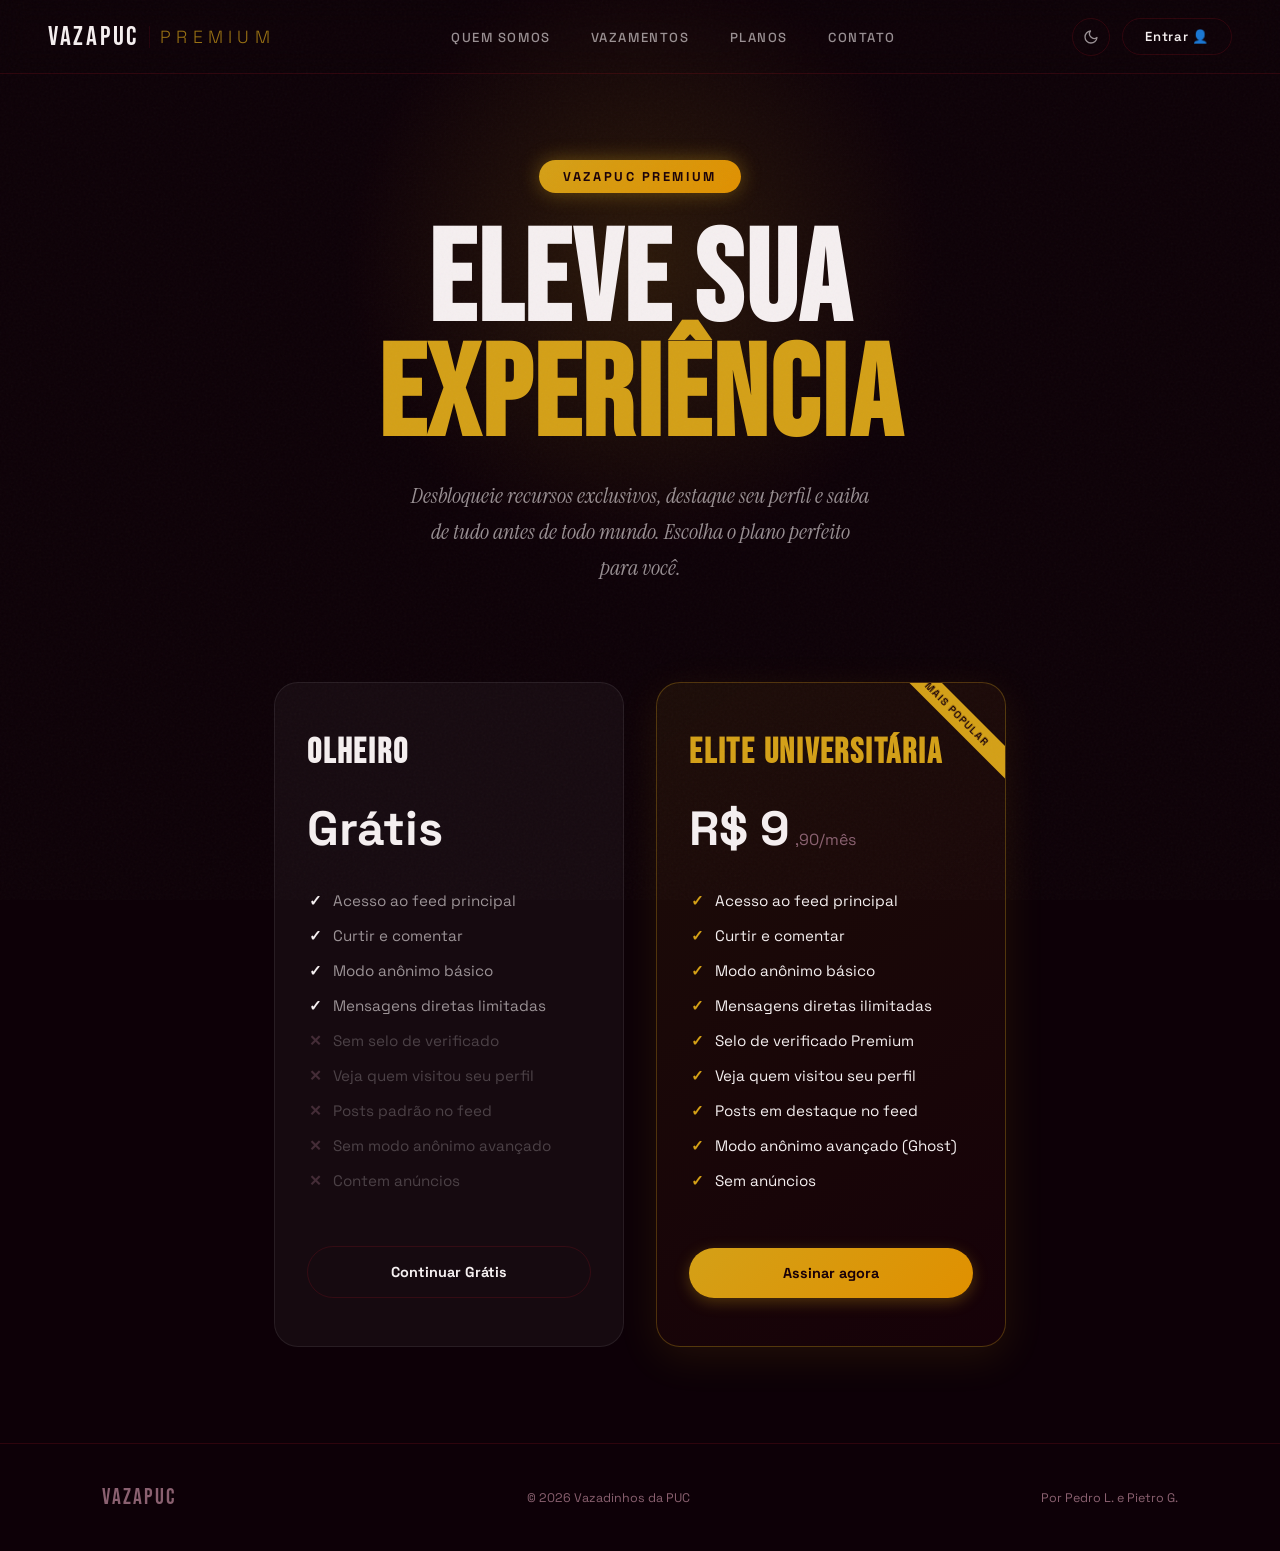
==== premium.html @ e2d052c0 "header corrigido" ====
<!DOCTYPE html>
<html lang="pt-BR">
<head>
  <meta charset="UTF-8" />
  <meta name="viewport" content="width=device-width, initial-scale=1.0"/>
  <title>VazaPUC — Premium</title>

  <script>
    const tema = localStorage.getItem('vazaPucTheme');
    if (tema && tema !== 'padrao') document.documentElement.setAttribute('data-theme', tema);
    else document.documentElement.removeAttribute('data-theme');
  </script>

  <link rel="preconnect" href="https://fonts.googleapis.com">
  <link href="https://fonts.googleapis.com/css2?family=Bebas+Neue&family=Space+Grotesk:wght@300;400;500;600;700&family=Instrument+Serif:ital@0;1&display=swap" rel="stylesheet">

  <style>
    /* ===== TOKENS DO INDEX.HTML (GARANTE QUE O TEMA CONTINUE APLICADO) ===== */
    :root, [data-theme="padrao"] {
      --ink:    #0d0007;
      --paper:  #f5eff0;
      --text-muted: rgba(245,239,240,0.6);
      --red:    #c0182a;
      --red2:   #e8325a;
      --gold:   #d4a017;
      --muted:  #8a6070;
      --border: rgba(192,24,42,0.18);
      --card-bg: rgba(255,255,255,0.04);
      --card-border: rgba(255,255,255,0.08);
      --input-bg: rgba(255,255,255,0.04);
      --radius: 16px;
    }

    [data-theme="azul"] { --ink: #070a16; --paper: #e8edf5; --text-muted: rgba(232,237,245,0.6); --red: #143e75; --red2: #1f5aa3; --muted: #5a7090; --border: rgba(31,90,163,0.25); --card-bg: rgba(255,255,255,0.04); --card-border: rgba(255,255,255,0.08); --input-bg: rgba(255,255,255,0.04); }
    [data-theme="cinza"] { --ink: #0a0a0a; --paper: #ffffff; --text-muted: rgba(255,255,255,0.6); --red: #555555; --red2: #888888; --muted: #666666; --border: rgba(136,136,136,0.2); --card-bg: rgba(255,255,255,0.05); --card-border: rgba(255,255,255,0.1); --input-bg: rgba(255,255,255,0.05); }
    [data-theme="amarelo"] { --ink: #121008; --paper: #f5f0e8; --text-muted: rgba(245,240,232,0.6); --red: #8b6508; --red2: #b8860b; --muted: #7a6a40; --border: rgba(184,134,11,0.25); --card-bg: rgba(255,255,255,0.04); --card-border: rgba(255,255,255,0.08); --input-bg: rgba(255,255,255,0.04); }
    [data-theme="padrao-claro"] { --ink: #f4f6f8; --paper: #1a1a1a; --text-muted: rgba(26,26,26,0.65); --red: #7a1738; --red2: #a31f4b; --muted: #5c6c7c; --border: rgba(163,31,75,0.15); --card-bg: rgba(0,0,0,0.03); --card-border: rgba(0,0,0,0.1); --input-bg: rgba(0,0,0,0.03); }
    [data-theme="azul-claro"] { --ink: #f0f4f8; --paper: #0f1c2b; --text-muted: rgba(15,28,43,0.65); --red: #143e75; --red2: #1f5aa3; --muted: #5a6e82; --border: rgba(31,90,163,0.15); --card-bg: rgba(0,0,0,0.03); --card-border: rgba(0,0,0,0.1); --input-bg: rgba(0,0,0,0.03); }
    [data-theme="cinza-claro"] { --ink: #f5f5f5; --paper: #111111; --text-muted: rgba(17,17,17,0.65); --red: #333333; --red2: #555555; --muted: #666666; --border: rgba(85,85,85,0.15); --card-bg: rgba(0,0,0,0.03); --card-border: rgba(0,0,0,0.1); --input-bg: rgba(0,0,0,0.03); }
    [data-theme="amarelo-claro"] { --ink: #fcfbf7; --paper: #1f1c0d; --text-muted: rgba(31,28,13,0.65); --red: #8b6508; --red2: #b8860b; --muted: #7a7051; --border: rgba(184,134,11,0.15); --card-bg: rgba(0,0,0,0.03); --card-border: rgba(0,0,0,0.1); --input-bg: rgba(0,0,0,0.03); }

    /* ===== RESET E GRAIN ===== */
    *, *::before, *::after { box-sizing: border-box; margin: 0; padding: 0; }
    html { scroll-behavior: smooth; font-size: 16px; }

    body {
      font-family: 'Space Grotesk', sans-serif;
      background: var(--ink);
      color: var(--paper);
      overflow-x: hidden;
      transition: background 0.3s ease, color 0.3s ease;
    }

    body::after {
      content: ''; position: fixed; inset: 0;
      background-image: url("data:image/svg+xml,%3Csvg viewBox='0 0 512 512' xmlns='http://www.w3.org/2000/svg'%3E%3Cfilter id='n'%3E%3CfeTurbulence type='fractalNoise' baseFrequency='0.75' numOctaves='4' stitchTiles='stitch'/%3E%3C/filter%3E%3Crect width='100%25' height='100%25' filter='url(%23n)' opacity='0.06'/%3E%3C/svg%3E");
      pointer-events: none; z-index: 9000; opacity: 0.55;
    }

    /* ===== NAV DO INDEX ===== */
    nav {
      position: fixed; top: 0; left: 0; right: 0; z-index: 500;
      display: flex; align-items: center; justify-content: space-between;
      padding: 1.1rem 3rem;
      background: rgba(var(--ink), 0.85);
      backdrop-filter: blur(14px);
      border-bottom: 1px solid var(--border);
      transition: background 0.3s ease;
    }

    .nav-logo {
      font-family: 'Bebas Neue', sans-serif; font-size: 1.7rem; letter-spacing: 0.1em;
      color: var(--paper); text-decoration: none; display: flex; align-items: center; gap: 10px;
    }
    .nav-logo span {
      color: var(--gold); font-size: 1.1rem; letter-spacing: 0.3em;
      font-family: 'Space Grotesk', sans-serif; font-weight: 300;
      border-left: 1px solid var(--border); padding-left: 10px; opacity: 0.7;
    }

    .nav-links { display: flex; gap: 2.5rem; list-style: none; }
    .nav-links a {
      color: var(--text-muted); text-decoration: none; font-size: 0.82rem;
      font-weight: 500; letter-spacing: 0.12em; text-transform: uppercase; transition: color 0.2s;
    }
    .nav-links a:hover, .nav-links a.active { color: var(--paper); }

    .nav-actions { display: flex; align-items: center; gap: 12px; }

    .btn-nav {
      padding: 0.55rem 1.4rem; border-radius: 40px; font-size: 0.82rem; font-weight: 600;
      text-decoration: none; letter-spacing: 0.05em; transition: all 0.2s;
      border: 1.5px solid var(--border); color: var(--paper); background: transparent;
    }
    .btn-nav:hover { background: var(--red2); border-color: var(--red2); color: #fff; }

    /* Theme Switcher Elements */
    .theme-switcher-wrapper { position: relative; }
    .theme-switcher-btn {
      background: transparent; border: 1px solid var(--border); color: var(--text-muted);
      width: 38px; height: 38px; border-radius: 50%; cursor: pointer;
      display: flex; align-items: center; justify-content: center; transition: all 0.3s ease;
    }
    .theme-switcher-btn:hover { background: rgba(232,50,90,0.12); border-color: var(--red2); color: var(--red2); transform: rotate(20deg); }
    .theme-slider-glass {
      position: absolute; top: calc(100% + 14px); right: 0; display: flex; align-items: center; gap: 10px;
      padding: 8px 12px; border-radius: 40px; background: rgba(20,0,10,0.85); backdrop-filter: blur(16px);
      border: 1px solid rgba(255,255,255,0.12); box-shadow: 0 8px 32px rgba(0,0,0,0.5);
      opacity: 0; visibility: hidden; transform: translateY(-10px) scale(0.95); transition: all 0.3s; z-index: 600;
    }
    .theme-slider-glass.active { opacity: 1; visibility: visible; transform: translateY(0) scale(1); }
    .theme-opt-nav {
      width: 26px; height: 26px; border-radius: 50%; cursor: pointer; border: 2px solid transparent !important;
      transition: transform 0.2s, box-shadow 0.2s; flex-shrink: 0;
    }
    .theme-opt-nav:hover { transform: scale(1.2); }
    .theme-opt-nav.ativo { box-shadow: 0 0 0 2px white; }
    .theme-nav-sep { width: 1px; height: 20px; background: rgba(255,255,255,0.15); flex-shrink: 0; }

    /* ===== ANIMAÇÕES ===== */
    @keyframes fadeUp {
      from { opacity: 0; transform: translateY(24px); }
      to   { opacity: 1; transform: translateY(0); }
    }

    /* ===== HERO PREMIUM ADAPTADO PARA O TEMA ===== */
    .premium-hero {
      display: flex; flex-direction: column; align-items: center; justify-content: center;
      text-align: center; padding: 10rem 1rem 4rem 1rem; position: relative;
    }

    .premium-hero::before {
      content: ''; position: absolute; width: 600px; height: 600px; border-radius: 50%;
      background: radial-gradient(circle, rgba(212,160,23,0.15) 0%, transparent 70%);
      top: 40%; left: 50%; transform: translate(-50%, -50%); pointer-events: none;
    }

    .premium-badge {
      display: inline-block; background: linear-gradient(135deg, var(--gold), #e09000);
      color: #1a0008; font-weight: 800; padding: 0.5rem 1.5rem; border-radius: 40px;
      font-size: 0.8rem; text-transform: uppercase; letter-spacing: 0.2em;
      margin-bottom: 2rem; box-shadow: 0 0 20px rgba(212,160,23,0.4);
      opacity: 0; animation: fadeUp 0.7s ease forwards 0.2s;
    }

    .premium-hero h1 {
      font-family: 'Bebas Neue', sans-serif; font-size: clamp(4rem, 10vw, 8rem);
      line-height: 0.9; opacity: 0; animation: fadeUp 0.7s ease forwards 0.4s;
      letter-spacing: 0.02em;
    }
    .premium-hero h1 em { font-style: normal; color: var(--gold); }

    .premium-hero .hero-sub {
      font-family: 'Instrument Serif', serif; font-style: italic;
      font-size: clamp(1rem, 2.2vw, 1.35rem); color: var(--text-muted);
      max-width: 46ch; margin: 1.5rem auto 0; line-height: 1.65;
      opacity: 0; animation: fadeUp 0.7s ease forwards 0.6s;
    }

    /* ===== CARTÕES DE PLANOS ADAPTADOS ===== */
    .plans-container {
      display: flex; justify-content: center; align-items: stretch; gap: 2rem;
      padding: 2rem 2.5rem 6rem; flex-wrap: wrap; position: relative; z-index: 1;
      opacity: 0; animation: fadeUp 0.7s ease forwards 0.8s;
    }

    .plan-card {
      background: var(--card-bg); border: 1px solid var(--card-border);
      border-radius: 24px; padding: 3rem 2rem; width: 100%; max-width: 350px;
      text-align: left; transition: transform 0.3s, box-shadow 0.3s, border-color 0.3s;
      position: relative; overflow: hidden; display: flex; flex-direction: column;
      backdrop-filter: blur(8px);
    }
    .plan-card:hover { transform: translateY(-10px); border-color: var(--border); }

    .plan-card.pro {
      background: linear-gradient(145deg, rgba(212,160,23,0.08), rgba(192,24,42,0.05));
      border-color: rgba(212,160,23,0.3); box-shadow: 0 10px 40px rgba(212,160,23,0.1);
    }
    .plan-card.pro:hover { border-color: var(--gold); box-shadow: 0 15px 50px rgba(212,160,23,0.2); }

    .plan-card.pro::before {
      content: 'MAIS POPULAR'; position: absolute; top: 20px; right: -35px;
      background: var(--gold); color: #1a0008; font-size: 0.65rem; font-weight: 800;
      padding: 5px 40px; transform: rotate(45deg); letter-spacing: 0.1em;
    }

    .plan-card h3 {
      font-family: 'Bebas Neue', sans-serif; font-size: 2.2rem;
      color: var(--paper); letter-spacing: 0.05em; margin-bottom: 0.5rem;
    }
    .plan-card.pro h3 { color: var(--gold); }

    .plan-price {
      font-family: 'Space Grotesk', sans-serif; font-size: 3rem; font-weight: 700;
      margin: 1rem 0 2rem; color: var(--paper); display: flex; align-items: baseline; gap: 5px;
    }
    .plan-price span { font-size: 1rem; color: var(--muted); font-weight: 400; }

    .plan-features { list-style: none; margin-bottom: 2.5rem; flex-grow: 1; }
    .plan-features li {
      margin-bottom: 1rem; color: var(--text-muted); display: flex; align-items: center; gap: 10px; font-size: 0.95rem;
    }
    .plan-features li::before { content: '✓'; color: var(--paper); font-weight: bold; width: 16px; text-align: center; }
    .plan-features.pro-features li::before { color: var(--gold); }

    .plan-features li.disabled-feature { opacity: 0.4; }
    .plan-features li.disabled-feature::before { content: '✕'; color: var(--muted); }
    .plan-features.pro-features li { color: var(--paper); }

    /* Botões dos cards */
    .btn-plan {
      width: 100%; text-align: center; display: inline-flex; justify-content: center;
      padding: 1rem; border-radius: 40px; font-size: 0.9rem; font-weight: 700;
      text-decoration: none; transition: all 0.25s; cursor: pointer; border: none; margin-top: auto;
    }
    .btn-ghost-plan { background: transparent; border: 1.5px solid var(--border); color: var(--paper); }
    .btn-ghost-plan:hover { background: var(--card-bg); border-color: var(--paper); }

    .btn-assinar-premium {
      position: relative; display: inline-flex; justify-content: center; overflow: hidden;
      padding: 1rem; font-family: inherit; font-size: 0.9rem; font-weight: 700;
      color: #1a0008; text-decoration: none; text-align: center; border-radius: 40px;
      background: linear-gradient(135deg, var(--gold), #e09000);
      box-shadow: 0 4px 15px rgba(212,160,23,0.3); transition: all 0.3s ease; cursor: pointer; border: none;
    }
    .btn-assinar-premium::before {
      content: ""; position: absolute; top: 0; left: -150%; width: 50%; height: 100%;
      background: linear-gradient(to right, rgba(255,255,255,0) 0%, rgba(255,255,255,0.4) 50%, rgba(255,255,255,0) 100%);
      transform: skewX(-25deg); transition: left 0.6s ease;
    }
    .btn-assinar-premium:hover {
      transform: translateY(-3px); box-shadow: 0 8px 25px rgba(212,160,23,0.5); color: #1a0008;
    }
    .btn-assinar-premium:hover::before { left: 150%; }

    /* ===== FOOTER DO INDEX ===== */
    footer {
      border-top: 1px solid var(--border); padding: 2.5rem 8%;
      display: flex; align-items: center; justify-content: space-between;
    }
    .footer-logo { font-family: 'Bebas Neue', sans-serif; font-size: 1.4rem; letter-spacing: 0.1em; color: var(--muted); }
    .footer-copy { font-size: 0.78rem; color: var(--muted); }
    .footer-by { font-size: 0.78rem; color: var(--muted); }

    /* RESPONSIVO */
    @media (max-width: 900px) {
      nav { padding: 1rem 1.5rem; }
      .nav-links { display: none; }
      footer { flex-direction: column; gap: 1rem; text-align: center; }
    }
  </style>
</head>
<body>

  <nav>
    <a class="nav-logo" href="index.html">
      VazaPUC
      <span>PREMIUM</span>
    </a>
    <ul class="nav-links">
      <li><a href="index.html#sobre">Quem somos</a></li>
      <li><a href="index.html#feed">Vazamentos</a></li>
      <li><a href="index.html#planos">Planos</a></li>
      <li><a href="index.html#contato">Contato</a></li>
    </ul>
    <div class="nav-actions">
      <div class="theme-switcher-wrapper">
        <button class="theme-switcher-btn" id="themeSwitcherBtn" title="Alterar Tema">
          <svg width="16" height="16" viewBox="0 0 24 24" fill="none" stroke="currentColor" stroke-width="2" stroke-linecap="round" stroke-linejoin="round"><path d="M21 12.79A9 9 0 1 1 11.21 3 7 7 0 0 0 21 12.79z"></path></svg>
        </button>
        <div class="theme-slider-glass" id="themeSwitcherDropdown">
          <div class="theme-opt-nav" data-theme="padrao"        style="background:#a31f4b" title="Vinho Escuro"></div>
          <div class="theme-opt-nav" data-theme="azul"          style="background:#1f5aa3" title="Azul Escuro"></div>
          <div class="theme-opt-nav" data-theme="cinza"         style="background:#888888" title="Cinza Escuro"></div>
          <div class="theme-opt-nav" data-theme="amarelo"       style="background:#b8860b" title="Amarelo Escuro"></div>
          <div class="theme-nav-sep"></div>
          <div class="theme-opt-nav" data-theme="padrao-claro"  style="background:linear-gradient(135deg,#a31f4b 50%,#f4f6f8 50%)" title="Vinho Claro"></div>
          <div class="theme-opt-nav" data-theme="azul-claro"    style="background:linear-gradient(135deg,#1f5aa3 50%,#f0f4f8 50%)" title="Azul Claro"></div>
          <div class="theme-opt-nav" data-theme="cinza-claro"   style="background:linear-gradient(135deg,#555 50%,#f5f5f5 50%)"   title="Cinza Claro"></div>
          <div class="theme-opt-nav" data-theme="amarelo-claro" style="background:linear-gradient(135deg,#b8860b 50%,#fcfbf7 50%)" title="Amarelo Claro"></div>
        </div>
      </div>
      <a class="btn-nav" href="inicial/cadastro.html">Entrar 👤</a>
    </div>
  </nav>

  <section class="premium-hero">
    <div class="premium-badge">VazaPUC Premium</div>
    <h1>Eleve sua<br><em>Experiência</em></h1>
    <p class="hero-sub">
      Desbloqueie recursos exclusivos, destaque seu perfil e saiba de tudo antes de todo mundo. Escolha o plano perfeito para você.
    </p>
  </section>

  <section class="plans-container">
    <div class="plan-card">
      <h3>Olheiro</h3>
      <div class="plan-price">Grátis</div>
      <ul class="plan-features">
        <li>Acesso ao feed principal</li>
        <li>Curtir e comentar</li>
        <li>Modo anônimo básico</li>
        <li>Mensagens diretas limitadas</li>
        <li class="disabled-feature">Sem selo de verificado</li>
        <li class="disabled-feature">Veja quem visitou seu perfil</li>
        <li class="disabled-feature">Posts padrão no feed</li>
        <li class="disabled-feature">Sem modo anônimo avançado</li>
        <li class="disabled-feature">Contem anúncios</li>
      </ul>
      <a href="inicial/cadastro.html" class="btn-plan btn-ghost-plan">Continuar Grátis</a>
    </div>

    <div class="plan-card pro">
      <h3>Elite Universitária</h3>
      <div class="plan-price">R$ 9<span>,90/mês</span></div>
      <ul class="plan-features pro-features">
        <li>Acesso ao feed principal</li>
        <li>Curtir e comentar</li>
        <li>Modo anônimo básico</li>
        <li>Mensagens diretas ilimitadas</li>
        <li>Selo de verificado Premium</li>
        <li>Veja quem visitou seu perfil</li>
        <li>Posts em destaque no feed</li>
        <li>Modo anônimo avançado (Ghost)</li>
        <li>Sem anúncios</li>
      </ul>
     <a href="#" class="btn-plan btn-assinar-premium">Assinar agora</a>
    </div>
  </section>

  <footer>
    <div class="footer-logo">VAZAPUC</div>
    <div class="footer-copy">© 2026 Vazadinhos da PUC</div>
    <div class="footer-by">Por Pedro L. e Pietro G.</div>
  </footer>

  <script>
    const themeBtn      = document.getElementById('themeSwitcherBtn');
    const themeDropdown = document.getElementById('themeSwitcherDropdown');
    const themeOpts     = document.querySelectorAll('.theme-opt-nav');

    themeBtn?.addEventListener('click', e => {
      e.stopPropagation();
      themeDropdown.classList.toggle('active');
    });
    document.addEventListener('click', e => {
      if (!themeDropdown?.contains(e.target) && e.target !== themeBtn) {
        themeDropdown?.classList.remove('active');
      }
    });

    themeOpts.forEach(opt => {
      opt.addEventListener('click', () => {
        const theme = opt.dataset.theme;
        if (theme === 'padrao') document.documentElement.removeAttribute('data-theme');
        else document.documentElement.setAttribute('data-theme', theme);
        localStorage.setItem('vazaPucTheme', theme);
        themeOpts.forEach(o => o.classList.remove('ativo'));
        opt.classList.add('ativo');
        setTimeout(() => themeDropdown.classList.remove('active'), 600);
      });
    });

    /* Marca o tema ativo visualmente ao carregar a página */
    const temaAtual = localStorage.getItem('vazaPucTheme') || 'padrao';
    document.querySelector(`.theme-opt-nav[data-theme="${temaAtual}"]`)?.classList.add('ativo');
  </script>

</body>
</html>
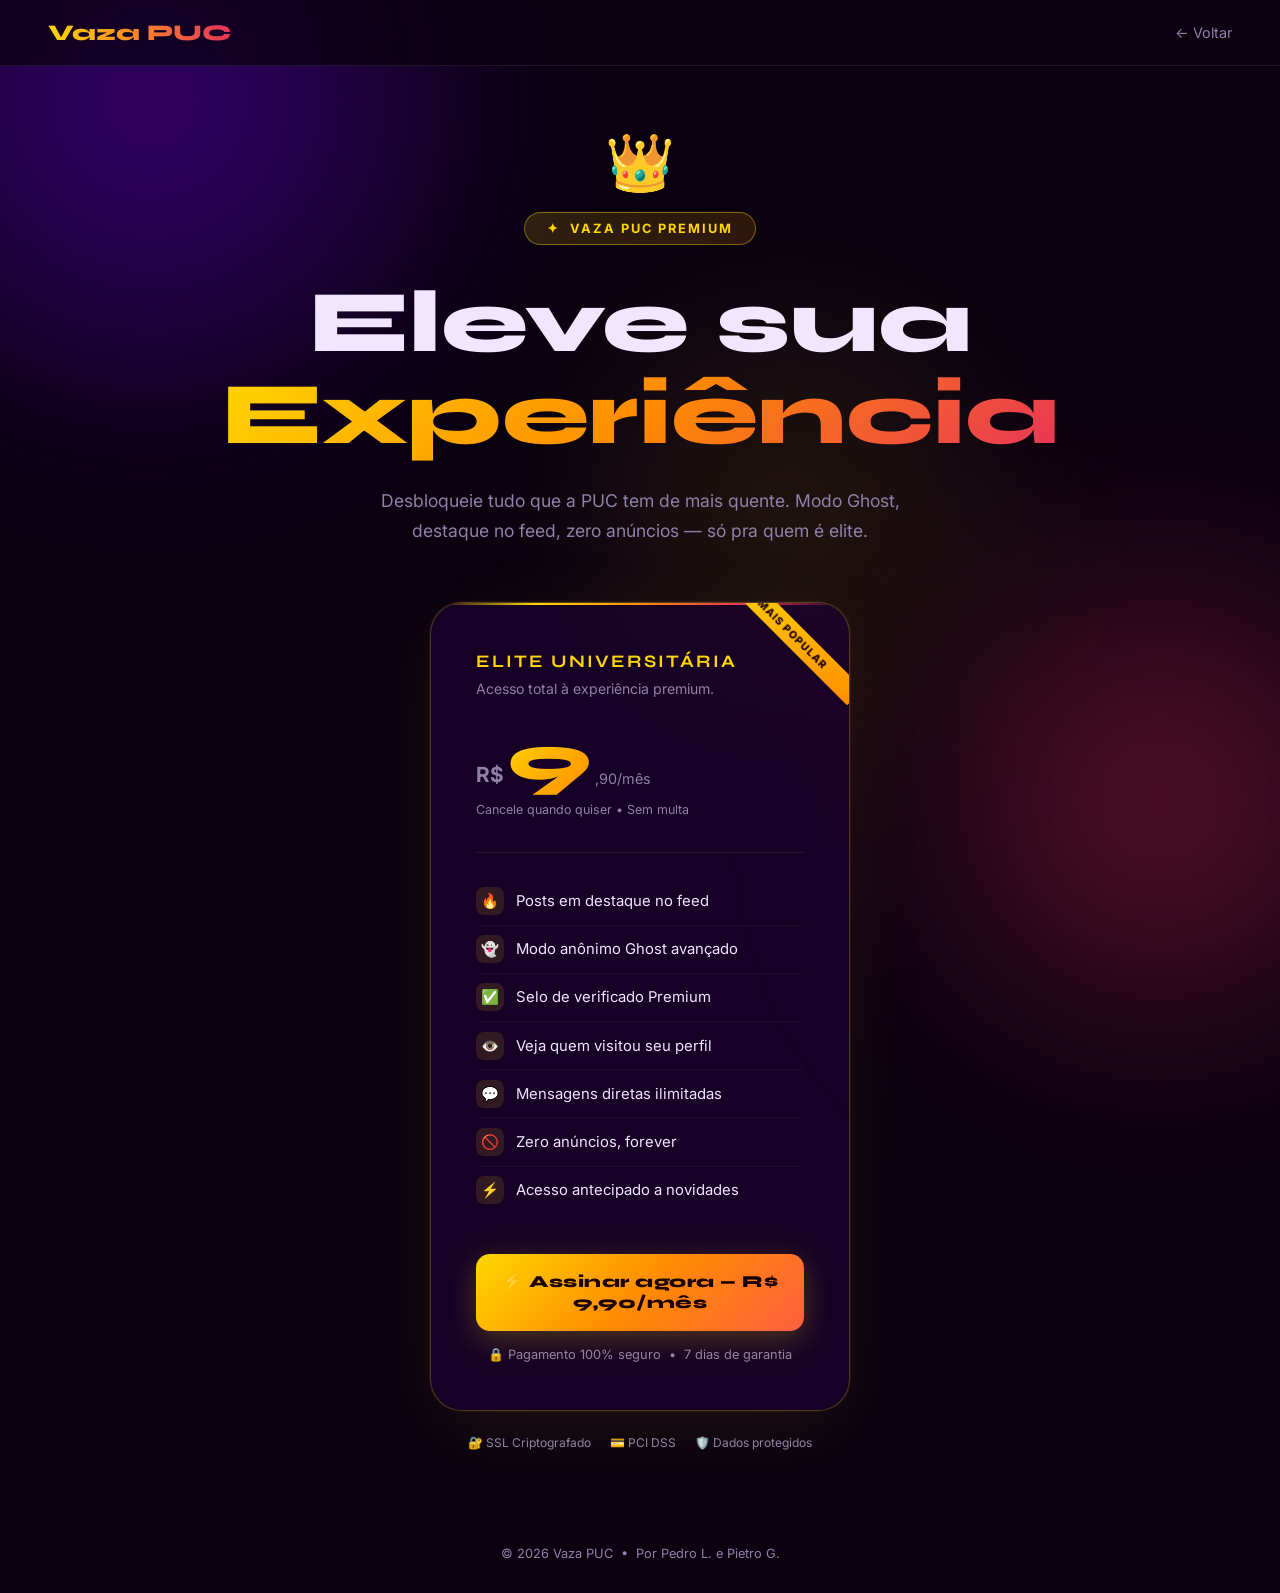
==== commit f2224fe4: "Minhas alterações locais" ====
--- a/premium.html
+++ b/premium.html
@@ -3,369 +3,860 @@
 <head>
   <meta charset="UTF-8" />
   <meta name="viewport" content="width=device-width, initial-scale=1.0"/>
-  <title>VazaPUC — Premium</title>
-
-  <script>
-    const tema = localStorage.getItem('vazaPucTheme');
-    if (tema && tema !== 'padrao') document.documentElement.setAttribute('data-theme', tema);
-    else document.documentElement.removeAttribute('data-theme');
-  </script>
-
+  <title>Vaza PUC — Premium</title>
   <link rel="preconnect" href="https://fonts.googleapis.com">
-  <link href="https://fonts.googleapis.com/css2?family=Bebas+Neue&family=Space+Grotesk:wght@300;400;500;600;700&family=Instrument+Serif:ital@0;1&display=swap" rel="stylesheet">
-
+  <link href="https://fonts.googleapis.com/css2?family=Inter:wght@400;500;600;700;900&family=Syne:wght@700;800&display=swap" rel="stylesheet">
   <style>
-    /* ===== TOKENS DO INDEX.HTML (GARANTE QUE O TEMA CONTINUE APLICADO) ===== */
-    :root, [data-theme="padrao"] {
-      --ink:    #0d0007;
-      --paper:  #f5eff0;
-      --text-muted: rgba(245,239,240,0.6);
-      --red:    #c0182a;
-      --red2:   #e8325a;
-      --gold:   #d4a017;
-      --muted:  #8a6070;
-      --border: rgba(192,24,42,0.18);
-      --card-bg: rgba(255,255,255,0.04);
-      --card-border: rgba(255,255,255,0.08);
-      --input-bg: rgba(255,255,255,0.04);
-      --radius: 16px;
-    }
-
-    [data-theme="azul"] { --ink: #070a16; --paper: #e8edf5; --text-muted: rgba(232,237,245,0.6); --red: #143e75; --red2: #1f5aa3; --muted: #5a7090; --border: rgba(31,90,163,0.25); --card-bg: rgba(255,255,255,0.04); --card-border: rgba(255,255,255,0.08); --input-bg: rgba(255,255,255,0.04); }
-    [data-theme="cinza"] { --ink: #0a0a0a; --paper: #ffffff; --text-muted: rgba(255,255,255,0.6); --red: #555555; --red2: #888888; --muted: #666666; --border: rgba(136,136,136,0.2); --card-bg: rgba(255,255,255,0.05); --card-border: rgba(255,255,255,0.1); --input-bg: rgba(255,255,255,0.05); }
-    [data-theme="amarelo"] { --ink: #121008; --paper: #f5f0e8; --text-muted: rgba(245,240,232,0.6); --red: #8b6508; --red2: #b8860b; --muted: #7a6a40; --border: rgba(184,134,11,0.25); --card-bg: rgba(255,255,255,0.04); --card-border: rgba(255,255,255,0.08); --input-bg: rgba(255,255,255,0.04); }
-    [data-theme="padrao-claro"] { --ink: #f4f6f8; --paper: #1a1a1a; --text-muted: rgba(26,26,26,0.65); --red: #7a1738; --red2: #a31f4b; --muted: #5c6c7c; --border: rgba(163,31,75,0.15); --card-bg: rgba(0,0,0,0.03); --card-border: rgba(0,0,0,0.1); --input-bg: rgba(0,0,0,0.03); }
-    [data-theme="azul-claro"] { --ink: #f0f4f8; --paper: #0f1c2b; --text-muted: rgba(15,28,43,0.65); --red: #143e75; --red2: #1f5aa3; --muted: #5a6e82; --border: rgba(31,90,163,0.15); --card-bg: rgba(0,0,0,0.03); --card-border: rgba(0,0,0,0.1); --input-bg: rgba(0,0,0,0.03); }
-    [data-theme="cinza-claro"] { --ink: #f5f5f5; --paper: #111111; --text-muted: rgba(17,17,17,0.65); --red: #333333; --red2: #555555; --muted: #666666; --border: rgba(85,85,85,0.15); --card-bg: rgba(0,0,0,0.03); --card-border: rgba(0,0,0,0.1); --input-bg: rgba(0,0,0,0.03); }
-    [data-theme="amarelo-claro"] { --ink: #fcfbf7; --paper: #1f1c0d; --text-muted: rgba(31,28,13,0.65); --red: #8b6508; --red2: #b8860b; --muted: #7a7051; --border: rgba(184,134,11,0.15); --card-bg: rgba(0,0,0,0.03); --card-border: rgba(0,0,0,0.1); --input-bg: rgba(0,0,0,0.03); }
-
-    /* ===== RESET E GRAIN ===== */
-    *, *::before, *::after { box-sizing: border-box; margin: 0; padding: 0; }
-    html { scroll-behavior: smooth; font-size: 16px; }
+    :root {
+      --bg: #0a0010;
+      --surface: #13001f;
+      --surface2: #1c0030;
+      --border: rgba(255,255,255,0.08);
+      --accent: #e8325a;
+      --gold: #ffd700;
+      --gold2: #ff8c00;
+      --text: #f0e6ff;
+      --muted: #9080a8;
+    }
+
+    * { margin: 0; padding: 0; box-sizing: border-box; }
 
     body {
-      font-family: 'Space Grotesk', sans-serif;
-      background: var(--ink);
-      color: var(--paper);
+      background: var(--bg);
+      color: var(--text);
+      font-family: 'Inter', sans-serif;
+      min-height: 100vh;
       overflow-x: hidden;
-      transition: background 0.3s ease, color 0.3s ease;
-    }
-
-    body::after {
-      content: ''; position: fixed; inset: 0;
-      background-image: url("data:image/svg+xml,%3Csvg viewBox='0 0 512 512' xmlns='http://www.w3.org/2000/svg'%3E%3Cfilter id='n'%3E%3CfeTurbulence type='fractalNoise' baseFrequency='0.75' numOctaves='4' stitchTiles='stitch'/%3E%3C/filter%3E%3Crect width='100%25' height='100%25' filter='url(%23n)' opacity='0.06'/%3E%3C/svg%3E");
-      pointer-events: none; z-index: 9000; opacity: 0.55;
-    }
-
-    /* ===== NAV DO INDEX ===== */
+    }
+
+    /* ── FUNDO ANIMADO ── */
+    .bg-orbs {
+      position: fixed; inset: 0; z-index: 0; pointer-events: none;
+    }
+    .orb {
+      position: absolute; border-radius: 50%; filter: blur(120px); opacity: 0.35;
+      animation: drift 12s ease-in-out infinite alternate;
+    }
+    .orb1 { width: 500px; height: 500px; background: #7b00ff; top: -150px; left: -100px; animation-delay: 0s; }
+    .orb2 { width: 400px; height: 400px; background: #e8325a; bottom: -100px; right: -80px; animation-delay: -4s; }
+    .orb3 { width: 300px; height: 300px; background: #ffd700; top: 40%; left: 50%; animation-delay: -8s; opacity: 0.15; }
+    @keyframes drift { from { transform: translate(0,0) scale(1); } to { transform: translate(40px,30px) scale(1.1); } }
+
+    /* ── NAV ── */
     nav {
-      position: fixed; top: 0; left: 0; right: 0; z-index: 500;
+      position: fixed; top: 0; left: 0; right: 0; z-index: 100;
       display: flex; align-items: center; justify-content: space-between;
-      padding: 1.1rem 3rem;
-      background: rgba(var(--ink), 0.85);
-      backdrop-filter: blur(14px);
+      padding: 1.2rem 3rem;
+      background: rgba(10,0,16,0.7);
+      backdrop-filter: blur(20px);
       border-bottom: 1px solid var(--border);
-      transition: background 0.3s ease;
-    }
-
-    .nav-logo {
-      font-family: 'Bebas Neue', sans-serif; font-size: 1.7rem; letter-spacing: 0.1em;
-      color: var(--paper); text-decoration: none; display: flex; align-items: center; gap: 10px;
-    }
-    .nav-logo span {
-      color: var(--gold); font-size: 1.1rem; letter-spacing: 0.3em;
-      font-family: 'Space Grotesk', sans-serif; font-weight: 300;
-      border-left: 1px solid var(--border); padding-left: 10px; opacity: 0.7;
-    }
-
-    .nav-links { display: flex; gap: 2.5rem; list-style: none; }
-    .nav-links a {
-      color: var(--text-muted); text-decoration: none; font-size: 0.82rem;
-      font-weight: 500; letter-spacing: 0.12em; text-transform: uppercase; transition: color 0.2s;
-    }
-    .nav-links a:hover, .nav-links a.active { color: var(--paper); }
-
-    .nav-actions { display: flex; align-items: center; gap: 12px; }
-
-    .btn-nav {
-      padding: 0.55rem 1.4rem; border-radius: 40px; font-size: 0.82rem; font-weight: 600;
-      text-decoration: none; letter-spacing: 0.05em; transition: all 0.2s;
-      border: 1.5px solid var(--border); color: var(--paper); background: transparent;
-    }
-    .btn-nav:hover { background: var(--red2); border-color: var(--red2); color: #fff; }
-
-    /* Theme Switcher Elements */
-    .theme-switcher-wrapper { position: relative; }
-    .theme-switcher-btn {
-      background: transparent; border: 1px solid var(--border); color: var(--text-muted);
-      width: 38px; height: 38px; border-radius: 50%; cursor: pointer;
-      display: flex; align-items: center; justify-content: center; transition: all 0.3s ease;
-    }
-    .theme-switcher-btn:hover { background: rgba(232,50,90,0.12); border-color: var(--red2); color: var(--red2); transform: rotate(20deg); }
-    .theme-slider-glass {
-      position: absolute; top: calc(100% + 14px); right: 0; display: flex; align-items: center; gap: 10px;
-      padding: 8px 12px; border-radius: 40px; background: rgba(20,0,10,0.85); backdrop-filter: blur(16px);
-      border: 1px solid rgba(255,255,255,0.12); box-shadow: 0 8px 32px rgba(0,0,0,0.5);
-      opacity: 0; visibility: hidden; transform: translateY(-10px) scale(0.95); transition: all 0.3s; z-index: 600;
-    }
-    .theme-slider-glass.active { opacity: 1; visibility: visible; transform: translateY(0) scale(1); }
-    .theme-opt-nav {
-      width: 26px; height: 26px; border-radius: 50%; cursor: pointer; border: 2px solid transparent !important;
-      transition: transform 0.2s, box-shadow 0.2s; flex-shrink: 0;
-    }
-    .theme-opt-nav:hover { transform: scale(1.2); }
-    .theme-opt-nav.ativo { box-shadow: 0 0 0 2px white; }
-    .theme-nav-sep { width: 1px; height: 20px; background: rgba(255,255,255,0.15); flex-shrink: 0; }
-
-    /* ===== ANIMAÇÕES ===== */
+    }
+    .logo {
+      font-family: 'Syne', sans-serif; font-weight: 800; font-size: 1.4rem;
+      background: linear-gradient(90deg, var(--gold), var(--accent));
+      -webkit-background-clip: text; -webkit-text-fill-color: transparent;
+      text-decoration: none;
+    }
+    .nav-back {
+      color: var(--muted); text-decoration: none; font-size: 0.9rem;
+      display: flex; align-items: center; gap: 6px; transition: color 0.2s;
+    }
+    .nav-back:hover { color: var(--text); }
+
+    /* ── HERO ── */
+    .hero {
+      position: relative; z-index: 1;
+      min-height: 100vh;
+      display: flex; flex-direction: column; align-items: center; justify-content: center;
+      text-align: center; padding: 8rem 1.5rem 4rem;
+    }
+    .crown { font-size: 3.5rem; margin-bottom: 1rem; animation: bob 3s ease-in-out infinite; }
+    @keyframes bob { 0%,100% { transform: translateY(0); } 50% { transform: translateY(-10px); } }
+
+    .badge {
+      display: inline-flex; align-items: center; gap: 8px;
+      background: linear-gradient(135deg, rgba(255,215,0,0.15), rgba(255,140,0,0.15));
+      border: 1px solid rgba(255,215,0,0.4);
+      color: var(--gold); font-weight: 700; font-size: 0.8rem;
+      padding: 0.5rem 1.4rem; border-radius: 50px; letter-spacing: 2px;
+      text-transform: uppercase; margin-bottom: 2rem;
+      animation: fadeUp 0.6s ease forwards 0.2s; opacity: 0;
+    }
+
+    h1 {
+      font-family: 'Syne', sans-serif; font-size: clamp(2.8rem, 7vw, 5.5rem);
+      font-weight: 800; line-height: 1.05; margin-bottom: 1.5rem;
+      animation: fadeUp 0.6s ease forwards 0.4s; opacity: 0;
+    }
+    h1 em {
+      font-style: normal;
+      background: linear-gradient(135deg, var(--gold), var(--gold2), var(--accent));
+      -webkit-background-clip: text; -webkit-text-fill-color: transparent;
+    }
+
+    .hero-sub {
+      max-width: 560px; color: var(--muted); font-size: 1.1rem; line-height: 1.7;
+      margin-bottom: 3.5rem;
+      animation: fadeUp 0.6s ease forwards 0.6s; opacity: 0;
+    }
+
+    /* ── CARD ÚNICO ── */
+    .card-wrap {
+      animation: fadeUp 0.7s ease forwards 0.8s; opacity: 0;
+      position: relative;
+    }
+    .plan-card {
+      background: rgba(28,0,48,0.7);
+      border: 1px solid rgba(255,215,0,0.25);
+      border-radius: 32px;
+      padding: 3rem 2.8rem;
+      width: 100%; max-width: 420px;
+      text-align: left;
+      backdrop-filter: blur(20px);
+      box-shadow: 0 20px 80px rgba(255,215,0,0.08), 0 0 0 1px rgba(255,215,0,0.06);
+      position: relative; overflow: hidden;
+    }
+    .plan-card::before {
+      content: '';
+      position: absolute; top: 0; left: 0; right: 0; height: 2px;
+      background: linear-gradient(90deg, transparent, var(--gold), var(--gold2), var(--accent), transparent);
+    }
+
+    .popular-tag {
+      position: absolute; top: 20px; right: -32px;
+      background: linear-gradient(135deg, var(--gold), var(--gold2));
+      color: #1a0008; font-size: 0.65rem; font-weight: 800;
+      padding: 5px 42px; transform: rotate(45deg);
+      letter-spacing: 1px; text-transform: uppercase;
+    }
+
+    .plan-name {
+      font-family: 'Syne', sans-serif; font-size: 1.1rem; font-weight: 700;
+      color: var(--gold); text-transform: uppercase; letter-spacing: 2px; margin-bottom: 0.5rem;
+    }
+    .plan-desc { color: var(--muted); font-size: 0.88rem; margin-bottom: 1.8rem; }
+
+    .plan-price {
+      display: flex; align-items: flex-end; gap: 4px; margin-bottom: 0.3rem;
+    }
+    .price-currency { font-size: 1.3rem; font-weight: 700; color: var(--muted); margin-bottom: 10px; }
+    .price-value {
+      font-family: 'Syne', sans-serif; font-size: 4.5rem; font-weight: 800; line-height: 1;
+      background: linear-gradient(135deg, var(--gold), var(--gold2));
+      -webkit-background-clip: text; -webkit-text-fill-color: transparent;
+    }
+    .price-period { color: var(--muted); font-size: 0.9rem; margin-bottom: 10px; }
+    .price-note { color: var(--muted); font-size: 0.78rem; margin-bottom: 2.2rem; }
+
+    .divider-line { border: none; border-top: 1px solid var(--border); margin: 1.5rem 0; }
+
+    .features { list-style: none; margin-bottom: 2.5rem; }
+    .features li {
+      display: flex; align-items: center; gap: 12px;
+      padding: 0.6rem 0; color: var(--text); font-size: 0.93rem;
+      border-bottom: 1px solid rgba(255,255,255,0.04);
+    }
+    .features li:last-child { border-bottom: none; }
+    .feat-icon {
+      width: 28px; height: 28px; border-radius: 8px; display: flex; align-items: center; justify-content: center;
+      background: rgba(255,215,0,0.12); font-size: 0.9rem; flex-shrink: 0;
+    }
+
+    /* ── BTN ASSINAR ── */
+    .btn-assinar {
+      width: 100%; padding: 1.1rem; border: none; border-radius: 14px; cursor: pointer;
+      font-family: 'Syne', sans-serif; font-size: 1.05rem; font-weight: 800;
+      background: linear-gradient(135deg, var(--gold), var(--gold2), #ff5f40);
+      color: #1a0008;
+      position: relative; overflow: hidden;
+      transition: transform 0.2s, box-shadow 0.2s;
+      box-shadow: 0 8px 30px rgba(255,215,0,0.25);
+      letter-spacing: 0.5px;
+    }
+    .btn-assinar::before {
+      content: ''; position: absolute; top: 0; left: -150%; width: 50%; height: 100%;
+      background: linear-gradient(to right, transparent, rgba(255,255,255,0.4), transparent);
+      transform: skewX(-25deg); transition: left 0.5s ease;
+    }
+    .btn-assinar:hover { transform: translateY(-3px); box-shadow: 0 14px 40px rgba(255,215,0,0.4); }
+    .btn-assinar:hover::before { left: 160%; }
+    .btn-assinar:active { transform: translateY(0); }
+
+    .guarantee { display: flex; align-items: center; gap: 8px; justify-content: center; margin-top: 1rem; color: var(--muted); font-size: 0.8rem; }
+
+    /* ── MODAL OVERLAY ── */
+    .modal-overlay {
+      position: fixed; inset: 0; z-index: 200;
+      background: rgba(5,0,10,0.85);
+      backdrop-filter: blur(16px);
+      display: flex; align-items: center; justify-content: center;
+      padding: 1.5rem;
+      opacity: 0; pointer-events: none;
+      transition: opacity 0.35s ease;
+    }
+    .modal-overlay.active { opacity: 1; pointer-events: all; }
+
+    .modal {
+      background: var(--surface);
+      border: 1px solid rgba(255,215,0,0.2);
+      border-radius: 28px;
+      width: 100%; max-width: 480px;
+      overflow: hidden;
+      transform: translateY(30px) scale(0.96);
+      transition: transform 0.35s ease;
+      position: relative;
+    }
+    .modal-overlay.active .modal { transform: translateY(0) scale(1); }
+
+    .modal-header {
+      background: linear-gradient(135deg, rgba(255,215,0,0.1), rgba(232,50,90,0.08));
+      padding: 2rem 2.2rem 1.5rem;
+      border-bottom: 1px solid var(--border);
+      display: flex; align-items: center; justify-content: space-between;
+    }
+    .modal-title { font-family: 'Syne', sans-serif; font-size: 1.4rem; font-weight: 800; }
+    .modal-close {
+      width: 36px; height: 36px; border-radius: 50%; border: 1px solid var(--border);
+      background: transparent; color: var(--muted); font-size: 1.1rem;
+      cursor: pointer; display: flex; align-items: center; justify-content: center;
+      transition: all 0.2s;
+    }
+    .modal-close:hover { background: rgba(255,255,255,0.08); color: var(--text); }
+
+    .modal-body { padding: 2rem 2.2rem; }
+
+    /* ── STEPS (abas de progresso) ── */
+    .steps {
+      display: flex; align-items: center; gap: 0; margin-bottom: 2rem;
+    }
+    .step-item {
+      flex: 1; text-align: center;
+      font-size: 0.75rem; font-weight: 600; color: var(--muted);
+      position: relative; padding-bottom: 10px;
+    }
+    .step-item::after {
+      content: ''; position: absolute; bottom: 0; left: 50%; transform: translateX(-50%);
+      width: 0; height: 2px; background: var(--gold); border-radius: 2px;
+      transition: width 0.4s ease;
+    }
+    .step-item.active { color: var(--gold); }
+    .step-item.active::after { width: 60%; }
+    .step-item.done { color: #4caf50; }
+    .step-item.done::after { width: 60%; background: #4caf50; }
+    .step-dot {
+      width: 28px; height: 28px; border-radius: 50%; margin: 0 auto 6px;
+      display: flex; align-items: center; justify-content: center;
+      font-size: 0.75rem; font-weight: 700;
+      background: var(--surface2); border: 1px solid var(--border);
+      transition: all 0.3s;
+    }
+    .step-item.active .step-dot { background: var(--gold); color: #1a0008; border-color: var(--gold); }
+    .step-item.done .step-dot { background: #4caf50; color: white; border-color: #4caf50; }
+    .step-connector { height: 1px; background: var(--border); flex: 0 0 30px; }
+
+    /* ── FORMULÁRIOS ── */
+    .step-panel { display: none; }
+    .step-panel.active { display: block; animation: fadeUp 0.3s ease; }
+
+    .form-group { margin-bottom: 1.2rem; }
+    label { display: block; font-size: 0.8rem; font-weight: 600; color: var(--muted); margin-bottom: 6px; letter-spacing: 0.5px; text-transform: uppercase; }
+    input, select {
+      width: 100%; padding: 0.85rem 1rem; border-radius: 12px;
+      background: rgba(255,255,255,0.04); border: 1px solid var(--border);
+      color: var(--text); font-family: inherit; font-size: 0.95rem;
+      transition: border-color 0.2s, box-shadow 0.2s; outline: none;
+    }
+    input:focus, select:focus {
+      border-color: rgba(255,215,0,0.4);
+      box-shadow: 0 0 0 3px rgba(255,215,0,0.08);
+    }
+    input::placeholder { color: var(--muted); opacity: 0.6; }
+
+    .row2 { display: grid; grid-template-columns: 1fr 1fr; gap: 1rem; }
+
+    /* ── MÉTODOS DE PAGAMENTO ── */
+    .pay-methods { display: grid; grid-template-columns: repeat(3,1fr); gap: 0.8rem; margin-bottom: 1.5rem; }
+    .pay-method {
+      border: 1.5px solid var(--border); border-radius: 14px; padding: 0.9rem 0.5rem;
+      text-align: center; cursor: pointer; transition: all 0.2s;
+      background: rgba(255,255,255,0.02);
+    }
+    .pay-method:hover { border-color: rgba(255,215,0,0.3); background: rgba(255,215,0,0.05); }
+    .pay-method.selected { border-color: var(--gold); background: rgba(255,215,0,0.1); box-shadow: 0 0 0 3px rgba(255,215,0,0.08); }
+    .pay-method .pm-icon { font-size: 1.6rem; margin-bottom: 4px; }
+    .pay-method .pm-label { font-size: 0.72rem; font-weight: 600; color: var(--muted); }
+    .pay-method.selected .pm-label { color: var(--gold); }
+
+    /* ── PIX PANEL ── */
+    .pix-panel {
+      text-align: center; padding: 1rem 0;
+      display: none;
+    }
+    .pix-panel.show { display: block; animation: fadeUp 0.3s ease; }
+    .qr-box {
+      width: 160px; height: 160px; background: white; border-radius: 16px;
+      margin: 1rem auto; display: flex; align-items: center; justify-content: center;
+      font-size: 2.5rem; position: relative; overflow: hidden;
+    }
+    .qr-lines {
+      display: grid; grid-template-columns: repeat(10,1fr); gap: 2px;
+      width: 130px; height: 130px;
+    }
+    .qr-cell { border-radius: 2px; }
+
+    .pix-key {
+      background: rgba(255,255,255,0.05); border: 1px solid var(--border);
+      border-radius: 10px; padding: 0.7rem 1rem;
+      font-family: monospace; font-size: 0.78rem; color: var(--muted);
+      word-break: break-all; margin: 0.8rem 0;
+    }
+    .pix-timer { font-size: 0.85rem; color: var(--muted); }
+    .pix-timer span { color: var(--gold); font-weight: 700; }
+
+    /* ── CARD PANEL ── */
+    .card-panel { display: none; }
+    .card-panel.show { display: block; animation: fadeUp 0.3s ease; }
+
+    .virtual-card {
+      background: linear-gradient(135deg, #1c0030, #3d006e);
+      border: 1px solid rgba(255,215,0,0.2);
+      border-radius: 18px; padding: 1.5rem;
+      margin-bottom: 1.5rem; position: relative; overflow: hidden;
+    }
+    .virtual-card::before {
+      content: ''; position: absolute; top: -60px; right: -60px;
+      width: 180px; height: 180px; border-radius: 50%;
+      background: rgba(255,215,0,0.08);
+    }
+    .vc-logo { font-family: 'Syne', sans-serif; font-weight: 800; font-size: 1rem; color: var(--gold); }
+    .vc-number { font-size: 1.1rem; letter-spacing: 4px; color: rgba(255,255,255,0.7); margin: 1.2rem 0 0.5rem; font-family: monospace; }
+    .vc-info { display: flex; gap: 2rem; }
+    .vc-info small { font-size: 0.7rem; color: var(--muted); display: block; }
+    .vc-info span { font-size: 0.85rem; color: var(--text); }
+
+    /* ── BOLETO ── */
+    .boleto-panel { display: none; }
+    .boleto-panel.show { display: block; animation: fadeUp 0.3s ease; }
+    .boleto-barcode {
+      background: white; border-radius: 12px; padding: 1.5rem;
+      display: flex; flex-direction: column; align-items: center; gap: 0.5rem;
+      margin-bottom: 1rem;
+    }
+    .barcode-lines { display: flex; gap: 2px; height: 60px; }
+    .barcode-lines span { background: #111; border-radius: 1px; }
+    .boleto-code { font-family: monospace; font-size: 0.7rem; color: #333; margin-top: 0.5rem; }
+
+    /* ── BTN PAGAR ── */
+    .btn-pagar {
+      width: 100%; padding: 1rem; border: none; border-radius: 14px; cursor: pointer;
+      font-family: 'Syne', sans-serif; font-size: 1rem; font-weight: 800;
+      background: linear-gradient(135deg, var(--gold), var(--gold2));
+      color: #1a0008;
+      box-shadow: 0 8px 25px rgba(255,215,0,0.25);
+      transition: transform 0.2s, box-shadow 0.2s;
+      display: flex; align-items: center; justify-content: center; gap: 8px;
+    }
+    .btn-pagar:hover { transform: translateY(-2px); box-shadow: 0 12px 35px rgba(255,215,0,0.4); }
+
+    /* ── LOADING ── */
+    .loading-panel { text-align: center; padding: 2rem 0; display: none; }
+    .loading-panel.active { display: block; animation: fadeUp 0.3s ease; }
+    .spinner {
+      width: 60px; height: 60px; border-radius: 50%;
+      border: 3px solid rgba(255,215,0,0.15);
+      border-top-color: var(--gold);
+      animation: spin 0.8s linear infinite;
+      margin: 0 auto 1.5rem;
+    }
+    @keyframes spin { to { transform: rotate(360deg); } }
+
+    /* ── SUCCESS ── */
+    .success-panel { text-align: center; padding: 2rem 0; display: none; }
+    .success-panel.active { display: block; animation: fadeUp 0.4s ease; }
+    .success-icon {
+      width: 90px; height: 90px; border-radius: 50%; margin: 0 auto 1.5rem;
+      background: linear-gradient(135deg, #1a4a1a, #0d3b0d);
+      border: 2px solid #4caf50;
+      display: flex; align-items: center; justify-content: center;
+      font-size: 2.5rem;
+      animation: popIn 0.5s cubic-bezier(0.34,1.56,0.64,1);
+    }
+    @keyframes popIn { from { transform: scale(0); } to { transform: scale(1); } }
+    .success-panel h2 { font-family: 'Syne', sans-serif; font-size: 1.8rem; margin-bottom: 0.5rem; }
+    .success-panel p { color: var(--muted); font-size: 0.9rem; margin-bottom: 1.5rem; }
+    .confetti-wrap { position: absolute; inset: 0; pointer-events: none; overflow: hidden; }
+    .confetti-piece {
+      position: absolute; width: 8px; height: 8px; border-radius: 2px;
+      animation: confettiFall linear forwards;
+    }
+    @keyframes confettiFall {
+      from { transform: translateY(-20px) rotate(0deg); opacity: 1; }
+      to { transform: translateY(600px) rotate(720deg); opacity: 0; }
+    }
+    .badges-earned { display: flex; justify-content: center; gap: 0.8rem; flex-wrap: wrap; margin-top: 1rem; }
+    .badge-pill {
+      display: inline-flex; align-items: center; gap: 6px;
+      background: rgba(255,215,0,0.12); border: 1px solid rgba(255,215,0,0.3);
+      border-radius: 50px; padding: 0.4rem 1rem; font-size: 0.8rem; color: var(--gold);
+    }
+
+    /* ── FOOTER ── */
+    footer {
+      position: relative; z-index: 1; text-align: center;
+      padding: 2rem; color: var(--muted); font-size: 0.8rem;
+    }
+
+    /* ── UTILS ── */
     @keyframes fadeUp {
-      from { opacity: 0; transform: translateY(24px); }
-      to   { opacity: 1; transform: translateY(0); }
-    }
-
-    /* ===== HERO PREMIUM ADAPTADO PARA O TEMA ===== */
-    .premium-hero {
-      display: flex; flex-direction: column; align-items: center; justify-content: center;
-      text-align: center; padding: 10rem 1rem 4rem 1rem; position: relative;
-    }
-
-    .premium-hero::before {
-      content: ''; position: absolute; width: 600px; height: 600px; border-radius: 50%;
-      background: radial-gradient(circle, rgba(212,160,23,0.15) 0%, transparent 70%);
-      top: 40%; left: 50%; transform: translate(-50%, -50%); pointer-events: none;
-    }
-
-    .premium-badge {
-      display: inline-block; background: linear-gradient(135deg, var(--gold), #e09000);
-      color: #1a0008; font-weight: 800; padding: 0.5rem 1.5rem; border-radius: 40px;
-      font-size: 0.8rem; text-transform: uppercase; letter-spacing: 0.2em;
-      margin-bottom: 2rem; box-shadow: 0 0 20px rgba(212,160,23,0.4);
-      opacity: 0; animation: fadeUp 0.7s ease forwards 0.2s;
-    }
-
-    .premium-hero h1 {
-      font-family: 'Bebas Neue', sans-serif; font-size: clamp(4rem, 10vw, 8rem);
-      line-height: 0.9; opacity: 0; animation: fadeUp 0.7s ease forwards 0.4s;
-      letter-spacing: 0.02em;
-    }
-    .premium-hero h1 em { font-style: normal; color: var(--gold); }
-
-    .premium-hero .hero-sub {
-      font-family: 'Instrument Serif', serif; font-style: italic;
-      font-size: clamp(1rem, 2.2vw, 1.35rem); color: var(--text-muted);
-      max-width: 46ch; margin: 1.5rem auto 0; line-height: 1.65;
-      opacity: 0; animation: fadeUp 0.7s ease forwards 0.6s;
-    }
-
-    /* ===== CARTÕES DE PLANOS ADAPTADOS ===== */
-    .plans-container {
-      display: flex; justify-content: center; align-items: stretch; gap: 2rem;
-      padding: 2rem 2.5rem 6rem; flex-wrap: wrap; position: relative; z-index: 1;
-      opacity: 0; animation: fadeUp 0.7s ease forwards 0.8s;
-    }
-
-    .plan-card {
-      background: var(--card-bg); border: 1px solid var(--card-border);
-      border-radius: 24px; padding: 3rem 2rem; width: 100%; max-width: 350px;
-      text-align: left; transition: transform 0.3s, box-shadow 0.3s, border-color 0.3s;
-      position: relative; overflow: hidden; display: flex; flex-direction: column;
-      backdrop-filter: blur(8px);
-    }
-    .plan-card:hover { transform: translateY(-10px); border-color: var(--border); }
-
-    .plan-card.pro {
-      background: linear-gradient(145deg, rgba(212,160,23,0.08), rgba(192,24,42,0.05));
-      border-color: rgba(212,160,23,0.3); box-shadow: 0 10px 40px rgba(212,160,23,0.1);
-    }
-    .plan-card.pro:hover { border-color: var(--gold); box-shadow: 0 15px 50px rgba(212,160,23,0.2); }
-
-    .plan-card.pro::before {
-      content: 'MAIS POPULAR'; position: absolute; top: 20px; right: -35px;
-      background: var(--gold); color: #1a0008; font-size: 0.65rem; font-weight: 800;
-      padding: 5px 40px; transform: rotate(45deg); letter-spacing: 0.1em;
-    }
-
-    .plan-card h3 {
-      font-family: 'Bebas Neue', sans-serif; font-size: 2.2rem;
-      color: var(--paper); letter-spacing: 0.05em; margin-bottom: 0.5rem;
-    }
-    .plan-card.pro h3 { color: var(--gold); }
-
-    .plan-price {
-      font-family: 'Space Grotesk', sans-serif; font-size: 3rem; font-weight: 700;
-      margin: 1rem 0 2rem; color: var(--paper); display: flex; align-items: baseline; gap: 5px;
-    }
-    .plan-price span { font-size: 1rem; color: var(--muted); font-weight: 400; }
-
-    .plan-features { list-style: none; margin-bottom: 2.5rem; flex-grow: 1; }
-    .plan-features li {
-      margin-bottom: 1rem; color: var(--text-muted); display: flex; align-items: center; gap: 10px; font-size: 0.95rem;
-    }
-    .plan-features li::before { content: '✓'; color: var(--paper); font-weight: bold; width: 16px; text-align: center; }
-    .plan-features.pro-features li::before { color: var(--gold); }
-
-    .plan-features li.disabled-feature { opacity: 0.4; }
-    .plan-features li.disabled-feature::before { content: '✕'; color: var(--muted); }
-    .plan-features.pro-features li { color: var(--paper); }
-
-    /* Botões dos cards */
-    .btn-plan {
-      width: 100%; text-align: center; display: inline-flex; justify-content: center;
-      padding: 1rem; border-radius: 40px; font-size: 0.9rem; font-weight: 700;
-      text-decoration: none; transition: all 0.25s; cursor: pointer; border: none; margin-top: auto;
-    }
-    .btn-ghost-plan { background: transparent; border: 1.5px solid var(--border); color: var(--paper); }
-    .btn-ghost-plan:hover { background: var(--card-bg); border-color: var(--paper); }
-
-    .btn-assinar-premium {
-      position: relative; display: inline-flex; justify-content: center; overflow: hidden;
-      padding: 1rem; font-family: inherit; font-size: 0.9rem; font-weight: 700;
-      color: #1a0008; text-decoration: none; text-align: center; border-radius: 40px;
-      background: linear-gradient(135deg, var(--gold), #e09000);
-      box-shadow: 0 4px 15px rgba(212,160,23,0.3); transition: all 0.3s ease; cursor: pointer; border: none;
-    }
-    .btn-assinar-premium::before {
-      content: ""; position: absolute; top: 0; left: -150%; width: 50%; height: 100%;
-      background: linear-gradient(to right, rgba(255,255,255,0) 0%, rgba(255,255,255,0.4) 50%, rgba(255,255,255,0) 100%);
-      transform: skewX(-25deg); transition: left 0.6s ease;
-    }
-    .btn-assinar-premium:hover {
-      transform: translateY(-3px); box-shadow: 0 8px 25px rgba(212,160,23,0.5); color: #1a0008;
-    }
-    .btn-assinar-premium:hover::before { left: 150%; }
-
-    /* ===== FOOTER DO INDEX ===== */
-    footer {
-      border-top: 1px solid var(--border); padding: 2.5rem 8%;
-      display: flex; align-items: center; justify-content: space-between;
-    }
-    .footer-logo { font-family: 'Bebas Neue', sans-serif; font-size: 1.4rem; letter-spacing: 0.1em; color: var(--muted); }
-    .footer-copy { font-size: 0.78rem; color: var(--muted); }
-    .footer-by { font-size: 0.78rem; color: var(--muted); }
-
-    /* RESPONSIVO */
-    @media (max-width: 900px) {
-      nav { padding: 1rem 1.5rem; }
-      .nav-links { display: none; }
-      footer { flex-direction: column; gap: 1rem; text-align: center; }
+      from { opacity: 0; transform: translateY(20px); }
+      to { opacity: 1; transform: translateY(0); }
+    }
+    .secure-badges { display: flex; justify-content: center; gap: 1.2rem; flex-wrap: wrap; margin-top: 1.5rem; }
+    .sec-badge { display: flex; align-items: center; gap: 5px; color: var(--muted); font-size: 0.75rem; }
+
+    @media(max-width: 500px) {
+      nav { padding: 1rem 1.2rem; }
+      .plan-card { padding: 2rem 1.5rem; }
+      .modal-body { padding: 1.5rem; }
+      .modal-header { padding: 1.5rem 1.5rem 1rem; }
+      .row2 { grid-template-columns: 1fr; }
+      .pay-methods { grid-template-columns: repeat(3,1fr); }
     }
   </style>
 </head>
 <body>
 
-  <nav>
-    <a class="nav-logo" href="index.html">
-      VazaPUC
-      <span>PREMIUM</span>
-    </a>
-    <ul class="nav-links">
-      <li><a href="index.html#sobre">Quem somos</a></li>
-      <li><a href="index.html#feed">Vazamentos</a></li>
-      <li><a href="index.html#planos">Planos</a></li>
-      <li><a href="index.html#contato">Contato</a></li>
-    </ul>
-    <div class="nav-actions">
-      <div class="theme-switcher-wrapper">
-        <button class="theme-switcher-btn" id="themeSwitcherBtn" title="Alterar Tema">
-          <svg width="16" height="16" viewBox="0 0 24 24" fill="none" stroke="currentColor" stroke-width="2" stroke-linecap="round" stroke-linejoin="round"><path d="M21 12.79A9 9 0 1 1 11.21 3 7 7 0 0 0 21 12.79z"></path></svg>
-        </button>
-        <div class="theme-slider-glass" id="themeSwitcherDropdown">
-          <div class="theme-opt-nav" data-theme="padrao"        style="background:#a31f4b" title="Vinho Escuro"></div>
-          <div class="theme-opt-nav" data-theme="azul"          style="background:#1f5aa3" title="Azul Escuro"></div>
-          <div class="theme-opt-nav" data-theme="cinza"         style="background:#888888" title="Cinza Escuro"></div>
-          <div class="theme-opt-nav" data-theme="amarelo"       style="background:#b8860b" title="Amarelo Escuro"></div>
-          <div class="theme-nav-sep"></div>
-          <div class="theme-opt-nav" data-theme="padrao-claro"  style="background:linear-gradient(135deg,#a31f4b 50%,#f4f6f8 50%)" title="Vinho Claro"></div>
-          <div class="theme-opt-nav" data-theme="azul-claro"    style="background:linear-gradient(135deg,#1f5aa3 50%,#f0f4f8 50%)" title="Azul Claro"></div>
-          <div class="theme-opt-nav" data-theme="cinza-claro"   style="background:linear-gradient(135deg,#555 50%,#f5f5f5 50%)"   title="Cinza Claro"></div>
-          <div class="theme-opt-nav" data-theme="amarelo-claro" style="background:linear-gradient(135deg,#b8860b 50%,#fcfbf7 50%)" title="Amarelo Claro"></div>
-        </div>
+<div class="bg-orbs">
+  <div class="orb orb1"></div>
+  <div class="orb orb2"></div>
+  <div class="orb orb3"></div>
+</div>
+
+<nav>
+  <a class="logo" href="index.html">Vaza PUC</a>
+  <a class="nav-back" href="index.html">← Voltar</a>
+</nav>
+
+<section class="hero">
+  <div class="crown">👑</div>
+  <div class="badge">✦ &nbsp;Vaza PUC Premium</div>
+  <h1>Eleve sua<br><em>Experiência</em></h1>
+  <p class="hero-sub">Desbloqueie tudo que a PUC tem de mais quente. Modo Ghost, destaque no feed, zero anúncios — só pra quem é elite.</p>
+
+  <div class="card-wrap">
+    <div class="plan-card">
+      <div class="popular-tag">Mais Popular</div>
+      <div class="plan-name">Elite Universitária</div>
+      <p class="plan-desc">Acesso total à experiência premium.</p>
+
+      <div class="plan-price">
+        <span class="price-currency">R$</span>
+        <span class="price-value">9</span>
+        <span class="price-period">,90/mês</span>
       </div>
-      <a class="btn-nav" href="inicial/cadastro.html">Entrar 👤</a>
+      <p class="price-note">Cancele quando quiser • Sem multa</p>
+
+      <hr class="divider-line">
+
+      <ul class="features">
+        <li><span class="feat-icon">🔥</span>Posts em destaque no feed</li>
+        <li><span class="feat-icon">👻</span>Modo anônimo Ghost avançado</li>
+        <li><span class="feat-icon">✅</span>Selo de verificado Premium</li>
+        <li><span class="feat-icon">👁️</span>Veja quem visitou seu perfil</li>
+        <li><span class="feat-icon">💬</span>Mensagens diretas ilimitadas</li>
+        <li><span class="feat-icon">🚫</span>Zero anúncios, forever</li>
+        <li><span class="feat-icon">⚡</span>Acesso antecipado a novidades</li>
+      </ul>
+
+      <button class="btn-assinar" onclick="openModal()">
+        ⚡ Assinar agora — R$ 9,90/mês
+      </button>
+
+      <div class="guarantee">🔒 Pagamento 100% seguro &nbsp;•&nbsp; 7 dias de garantia</div>
     </div>
-  </nav>
-
-  <section class="premium-hero">
-    <div class="premium-badge">VazaPUC Premium</div>
-    <h1>Eleve sua<br><em>Experiência</em></h1>
-    <p class="hero-sub">
-      Desbloqueie recursos exclusivos, destaque seu perfil e saiba de tudo antes de todo mundo. Escolha o plano perfeito para você.
-    </p>
-  </section>
-
-  <section class="plans-container">
-    <div class="plan-card">
-      <h3>Olheiro</h3>
-      <div class="plan-price">Grátis</div>
-      <ul class="plan-features">
-        <li>Acesso ao feed principal</li>
-        <li>Curtir e comentar</li>
-        <li>Modo anônimo básico</li>
-        <li>Mensagens diretas limitadas</li>
-        <li class="disabled-feature">Sem selo de verificado</li>
-        <li class="disabled-feature">Veja quem visitou seu perfil</li>
-        <li class="disabled-feature">Posts padrão no feed</li>
-        <li class="disabled-feature">Sem modo anônimo avançado</li>
-        <li class="disabled-feature">Contem anúncios</li>
-      </ul>
-      <a href="inicial/cadastro.html" class="btn-plan btn-ghost-plan">Continuar Grátis</a>
+
+    <div class="secure-badges">
+      <span class="sec-badge">🔐 SSL Criptografado</span>
+      <span class="sec-badge">💳 PCI DSS</span>
+      <span class="sec-badge">🛡️ Dados protegidos</span>
     </div>
-
-    <div class="plan-card pro">
-      <h3>Elite Universitária</h3>
-      <div class="plan-price">R$ 9<span>,90/mês</span></div>
-      <ul class="plan-features pro-features">
-        <li>Acesso ao feed principal</li>
-        <li>Curtir e comentar</li>
-        <li>Modo anônimo básico</li>
-        <li>Mensagens diretas ilimitadas</li>
-        <li>Selo de verificado Premium</li>
-        <li>Veja quem visitou seu perfil</li>
-        <li>Posts em destaque no feed</li>
-        <li>Modo anônimo avançado (Ghost)</li>
-        <li>Sem anúncios</li>
-      </ul>
-     <a href="#" class="btn-plan btn-assinar-premium">Assinar agora</a>
+  </div>
+</section>
+
+<footer>© 2026 Vaza PUC &nbsp;•&nbsp; Por Pedro L. e Pietro G.</footer>
+
+<!-- ══════════ MODAL ══════════ -->
+<div class="modal-overlay" id="modalOverlay">
+  <div class="modal" id="modal">
+
+    <div class="modal-header">
+      <div>
+        <div style="font-size:0.75rem;color:var(--muted);margin-bottom:4px;text-transform:uppercase;letter-spacing:1px;">Assinatura</div>
+        <div class="modal-title">Elite Universitária <span style="color:var(--gold);">R$ 9,90</span></div>
+      </div>
+      <button class="modal-close" onclick="closeModal()">✕</button>
     </div>
-  </section>
-
-  <footer>
-    <div class="footer-logo">VAZAPUC</div>
-    <div class="footer-copy">© 2026 Vazadinhos da PUC</div>
-    <div class="footer-by">Por Pedro L. e Pietro G.</div>
-  </footer>
-
-  <script>
-    const themeBtn      = document.getElementById('themeSwitcherBtn');
-    const themeDropdown = document.getElementById('themeSwitcherDropdown');
-    const themeOpts     = document.querySelectorAll('.theme-opt-nav');
-
-    themeBtn?.addEventListener('click', e => {
-      e.stopPropagation();
-      themeDropdown.classList.toggle('active');
+
+    <div class="modal-body">
+
+      <!-- Steps -->
+      <div class="steps" id="steps">
+        <div class="step-item active" id="step1-indicator">
+          <div class="step-dot">1</div>
+          Dados
+        </div>
+        <div class="step-connector"></div>
+        <div class="step-item" id="step2-indicator">
+          <div class="step-dot">2</div>
+          Pagamento
+        </div>
+        <div class="step-connector"></div>
+        <div class="step-item" id="step3-indicator">
+          <div class="step-dot">3</div>
+          Confirmar
+        </div>
+      </div>
+
+      <!-- ── STEP 1: Dados ── -->
+      <div class="step-panel active" id="panel1">
+        <div class="form-group">
+          <label>Nome completo</label>
+          <input type="text" id="inp-nome" placeholder="Seu nome" />
+        </div>
+        <div class="form-group">
+          <label>E-mail universitário</label>
+          <input type="email" id="inp-email" placeholder="voce@pucpr.br" />
+        </div>
+        <div class="form-group">
+          <label>CPF</label>
+          <input type="text" id="inp-cpf" placeholder="000.000.000-00" maxlength="14" />
+        </div>
+        <button class="btn-pagar" onclick="goStep2()">Continuar →</button>
+      </div>
+
+      <!-- ── STEP 2: Pagamento ── -->
+      <div class="step-panel" id="panel2">
+        <div class="pay-methods">
+          <div class="pay-method selected" id="pm-card" onclick="selectPM('card')">
+            <div class="pm-icon">💳</div>
+            <div class="pm-label">Cartão</div>
+          </div>
+          <div class="pay-method" id="pm-pix" onclick="selectPM('pix')">
+            <div class="pm-icon">⚡</div>
+            <div class="pm-label">Pix</div>
+          </div>
+          <div class="pay-method" id="pm-boleto" onclick="selectPM('boleto')">
+            <div class="pm-icon">📄</div>
+            <div class="pm-label">Boleto</div>
+          </div>
+        </div>
+
+        <!-- Cartão -->
+        <div class="card-panel show" id="card-panel">
+          <div class="virtual-card">
+            <div class="vc-logo">Vaza PUC ✦</div>
+            <div class="vc-number" id="vc-number">•••• &nbsp;•••• &nbsp;•••• &nbsp;••••</div>
+            <div class="vc-info">
+              <div><small>Titular</small><span id="vc-name">NOME</span></div>
+              <div><small>Validade</small><span id="vc-exp">MM/AA</span></div>
+            </div>
+          </div>
+          <div class="form-group">
+            <label>Número do cartão</label>
+            <input type="text" id="inp-card" placeholder="0000 0000 0000 0000" maxlength="19" />
+          </div>
+          <div class="form-group">
+            <label>Nome no cartão</label>
+            <input type="text" id="inp-cardname" placeholder="COMO NO CARTÃO" />
+          </div>
+          <div class="row2">
+            <div class="form-group">
+              <label>Validade</label>
+              <input type="text" id="inp-exp" placeholder="MM/AA" maxlength="5" />
+            </div>
+            <div class="form-group">
+              <label>CVV</label>
+              <input type="text" id="inp-cvv" placeholder="•••" maxlength="3" />
+            </div>
+          </div>
+          <button class="btn-pagar" onclick="goStep3()">💳 &nbsp;Finalizar pagamento</button>
+        </div>
+
+        <!-- Pix -->
+        <div class="pix-panel" id="pix-panel">
+          <p style="color:var(--muted);font-size:0.9rem;margin-bottom:1rem;">Escaneie o QR Code ou copie a chave Pix:</p>
+          <div class="qr-box" id="qr-box"></div>
+          <div class="pix-key" id="pix-key-text">00020126580014BR.GOV.BCB.PIX0136vazapuc@email.com5204000053039865802BR5916Vaza PUC LTDA6009SAO PAULO62070503***6304ABCD</div>
+          <button onclick="copyPix()" class="btn-pagar" style="margin-bottom:1rem;">📋 &nbsp;Copiar chave Pix</button>
+          <div class="pix-timer">Expira em: <span id="pix-countdown">09:59</span></div>
+          <button class="btn-pagar" style="margin-top:1rem;background:linear-gradient(135deg,#4caf50,#2e7d32);color:white;" onclick="simulatePix()">✅ &nbsp;Simular pagamento confirmado</button>
+        </div>
+
+        <!-- Boleto -->
+        <div class="boleto-panel" id="boleto-panel">
+          <p style="color:var(--muted);font-size:0.9rem;margin-bottom:1rem;">Seu boleto vence em 3 dias úteis:</p>
+          <div class="boleto-barcode">
+            <div class="barcode-lines" id="barcode"></div>
+            <div class="boleto-code">34191.09008 61207.727108 21069.481001 1 00000000990</div>
+          </div>
+          <div class="pix-key" style="background:rgba(0,0,0,0.05);color:#333;">Linha digitável: 34191.09008 61207.727108 21069.481001 1 00000000990</div>
+          <button onclick="copyBoleto()" class="btn-pagar" style="margin-bottom:1rem;">📋 &nbsp;Copiar linha digitável</button>
+          <button class="btn-pagar" style="background:linear-gradient(135deg,#4caf50,#2e7d32);color:white;" onclick="goStep3()">✅ &nbsp;Confirmar geração do boleto</button>
+        </div>
+      </div>
+
+      <!-- ── LOADING ── -->
+      <div class="loading-panel" id="loading-panel">
+        <div class="spinner"></div>
+        <p style="font-family:'Syne',sans-serif;font-size:1.1rem;font-weight:700;margin-bottom:0.5rem;" id="loading-msg">Processando pagamento...</p>
+        <p style="color:var(--muted);font-size:0.85rem;">Aguarde, não feche esta janela</p>
+      </div>
+
+      <!-- ── SUCCESS ── -->
+      <div class="success-panel" id="success-panel">
+        <div class="confetti-wrap" id="confetti-wrap"></div>
+        <div class="success-icon">🎉</div>
+        <h2>Você é Elite! 👑</h2>
+        <p>Sua assinatura foi ativada com sucesso.<br>Aproveite todos os benefícios premium.</p>
+        <div class="badges-earned">
+          <span class="badge-pill">✅ Verificado Premium</span>
+          <span class="badge-pill">👻 Modo Ghost</span>
+          <span class="badge-pill">🚫 Sem anúncios</span>
+          <span class="badge-pill">🔥 Posts em destaque</span>
+        </div>
+        <button class="btn-pagar" style="margin-top:2rem;" onclick="closeModal()">Ir para o feed →</button>
+      </div>
+
+    </div>
+  </div>
+</div>
+
+<script>
+  // ── OPEN / CLOSE ──
+  function openModal() {
+    document.getElementById('modalOverlay').classList.add('active');
+    document.body.style.overflow = 'hidden';
+  }
+  function closeModal() {
+    document.getElementById('modalOverlay').classList.remove('active');
+    document.body.style.overflow = '';
+    // reset
+    setTimeout(resetModal, 400);
+  }
+  function resetModal() {
+    showPanel('panel1');
+    setStep(1);
+    document.getElementById('loading-panel').classList.remove('active');
+    document.getElementById('success-panel').classList.remove('active');
+    selectPM('card');
+    stopPix();
+  }
+  document.getElementById('modalOverlay').addEventListener('click', function(e) {
+    if (e.target === this) closeModal();
+  });
+
+  // ── STEPS ──
+  function setStep(n) {
+    [1,2,3].forEach(i => {
+      const el = document.getElementById('step'+i+'-indicator');
+      el.className = 'step-item' + (i < n ? ' done' : i === n ? ' active' : '');
+      el.querySelector('.step-dot').textContent = i < n ? '✓' : i;
     });
-    document.addEventListener('click', e => {
-      if (!themeDropdown?.contains(e.target) && e.target !== themeBtn) {
-        themeDropdown?.classList.remove('active');
+  }
+  function showPanel(id) {
+    ['panel1','panel2'].forEach(p => {
+      document.getElementById(p).classList.remove('active');
+    });
+    const el = document.getElementById(id);
+    if (el) el.classList.add('active');
+  }
+
+  // ── STEP 1 → 2 ──
+  function goStep2() {
+    const nome = document.getElementById('inp-nome').value.trim();
+    const email = document.getElementById('inp-email').value.trim();
+    const cpf = document.getElementById('inp-cpf').value.trim();
+    if (!nome || !email || !cpf) { shake('panel1'); return; }
+    showPanel('panel2'); setStep(2);
+  }
+
+  // ── STEP 2 → 3 (cartão) ──
+  function goStep3() {
+    const pm = document.querySelector('.pay-method.selected').id;
+    if (pm === 'pm-card') {
+      if (!document.getElementById('inp-card').value || !document.getElementById('inp-cardname').value) {
+        shake('panel2'); return;
       }
+    }
+    setStep(3);
+    showPanel(null);
+    document.getElementById('loading-panel').classList.add('active');
+    const msgs = ['Verificando dados...','Processando pagamento...','Ativando assinatura...'];
+    let i = 0;
+    const el = document.getElementById('loading-msg');
+    const iv = setInterval(() => { el.textContent = msgs[++i] || msgs[2]; }, 900);
+    setTimeout(() => {
+      clearInterval(iv);
+      document.getElementById('loading-panel').classList.remove('active');
+      showSuccess();
+    }, 2800);
+  }
+
+  function simulatePix() {
+    stopPix();
+    setStep(3);
+    showPanel(null);
+    document.getElementById('loading-panel').classList.add('active');
+    document.getElementById('loading-msg').textContent = 'Confirmando pagamento Pix...';
+    setTimeout(() => {
+      document.getElementById('loading-panel').classList.remove('active');
+      showSuccess();
+    }, 2000);
+  }
+
+  function showSuccess() {
+    document.getElementById('success-panel').classList.add('active');
+    launchConfetti();
+  }
+
+  // ── PM SELECT ──
+  function selectPM(pm) {
+    ['card','pix','boleto'].forEach(m => {
+      document.getElementById('pm-'+m).classList.remove('selected');
+      const p = document.getElementById(m+'-panel');
+      if (p) { p.className = p.className.replace(/\s*show/,''); }
     });
-
-    themeOpts.forEach(opt => {
-      opt.addEventListener('click', () => {
-        const theme = opt.dataset.theme;
-        if (theme === 'padrao') document.documentElement.removeAttribute('data-theme');
-        else document.documentElement.setAttribute('data-theme', theme);
-        localStorage.setItem('vazaPucTheme', theme);
-        themeOpts.forEach(o => o.classList.remove('ativo'));
-        opt.classList.add('ativo');
-        setTimeout(() => themeDropdown.classList.remove('active'), 600);
-      });
+    document.getElementById('pm-'+pm).classList.add('selected');
+    const panel = document.getElementById(pm+'-panel');
+    if (panel) {
+      panel.classList.add('show');
+      if (pm === 'pix') startPix();
+      else stopPix();
+      if (pm === 'pix') renderQR();
+      if (pm === 'boleto') renderBarcode();
+    }
+  }
+
+  // ── CARD PREVIEW ──
+  document.addEventListener('DOMContentLoaded', () => {
+    document.getElementById('inp-card').addEventListener('input', function() {
+      let v = this.value.replace(/\D/g,'').substring(0,16);
+      this.value = v.replace(/(.{4})/g,'$1 ').trim();
+      document.getElementById('vc-number').textContent = this.value || '•••• •••• •••• ••••';
     });
-
-    /* Marca o tema ativo visualmente ao carregar a página */
-    const temaAtual = localStorage.getItem('vazaPucTheme') || 'padrao';
-    document.querySelector(`.theme-opt-nav[data-theme="${temaAtual}"]`)?.classList.add('ativo');
-  </script>
-
+    document.getElementById('inp-cardname').addEventListener('input', function() {
+      document.getElementById('vc-name').textContent = this.value.toUpperCase() || 'NOME';
+    });
+    document.getElementById('inp-exp').addEventListener('input', function() {
+      let v = this.value.replace(/\D/g,'');
+      if (v.length >= 3) v = v.substring(0,2)+'/'+v.substring(2);
+      this.value = v;
+      document.getElementById('vc-exp').textContent = this.value || 'MM/AA';
+    });
+    document.getElementById('inp-cpf').addEventListener('input', function() {
+      let v = this.value.replace(/\D/g,'').substring(0,11);
+      if (v.length > 9) v = v.substring(0,3)+'.'+v.substring(3,6)+'.'+v.substring(6,9)+'-'+v.substring(9);
+      else if (v.length > 6) v = v.substring(0,3)+'.'+v.substring(3,6)+'.'+v.substring(6);
+      else if (v.length > 3) v = v.substring(0,3)+'.'+v.substring(3);
+      this.value = v;
+    });
+    renderQR();
+    renderBarcode();
+  });
+
+  // ── PIX TIMER ──
+  let pixInterval;
+  let pixSecs = 599;
+  function startPix() {
+    pixSecs = 599;
+    pixInterval = setInterval(() => {
+      pixSecs--;
+      if (pixSecs < 0) { stopPix(); return; }
+      const m = Math.floor(pixSecs/60), s = pixSecs%60;
+      document.getElementById('pix-countdown').textContent = String(m).padStart(2,'0')+':'+String(s).padStart(2,'0');
+    }, 1000);
+  }
+  function stopPix() { clearInterval(pixInterval); }
+
+  function copyPix() {
+    navigator.clipboard.writeText(document.getElementById('pix-key-text').textContent).catch(()=>{});
+    const btn = document.querySelector('#pix-panel .btn-pagar');
+    btn.textContent = '✅  Copiado!';
+    setTimeout(() => btn.textContent = '📋  Copiar chave Pix', 2000);
+  }
+  function copyBoleto() {
+    navigator.clipboard.writeText('34191.09008 61207.727108 21069.481001 1 00000000990').catch(()=>{});
+    const btn = document.querySelectorAll('#boleto-panel .btn-pagar')[0];
+    btn.textContent = '✅  Copiado!';
+    setTimeout(() => btn.textContent = '📋  Copiar linha digitável', 2000);
+  }
+
+  // ── QR pseudo ──
+  function renderQR() {
+    const box = document.getElementById('qr-box');
+    box.innerHTML = '';
+    const grid = document.createElement('div');
+    grid.className = 'qr-lines';
+    const pattern = [
+      1,1,1,1,1,1,1,0,1,1,
+      1,0,0,0,0,0,1,0,0,1,
+      1,0,1,1,1,0,1,0,1,0,
+      1,0,1,1,1,0,1,0,1,1,
+      1,0,1,1,1,0,1,0,0,1,
+      1,0,0,0,0,0,1,0,1,0,
+      1,1,1,1,1,1,1,0,0,1,
+      0,0,0,0,0,0,0,0,1,0,
+      1,0,1,1,0,1,1,1,0,1,
+      0,1,1,0,1,0,1,0,1,1,
+    ];
+    pattern.forEach(v => {
+      const c = document.createElement('div');
+      c.className = 'qr-cell';
+      c.style.background = v ? '#111' : 'white';
+      grid.appendChild(c);
+    });
+    box.appendChild(grid);
+  }
+
+  // ── BARCODE pseudo ──
+  function renderBarcode() {
+    const bc = document.getElementById('barcode');
+    bc.innerHTML = '';
+    const widths = [2,1,3,1,2,1,1,2,3,1,2,2,1,1,3,2,1,1,2,1,3,2,1,2,1,1,2,3,1,2,1,2,3,1,1,2,1,2,1,3];
+    widths.forEach((w,i) => {
+      const bar = document.createElement('span');
+      bar.style.width = w+'px';
+      bar.style.background = i%2===0?'#111':'white';
+      bc.appendChild(bar);
+    });
+  }
+
+  // ── SHAKE anim ──
+  function shake(id) {
+    const el = document.getElementById(id);
+    el.style.animation = 'none';
+    el.style.transform = 'translateX(-8px)';
+    setTimeout(() => el.style.transform = 'translateX(8px)', 80);
+    setTimeout(() => el.style.transform = 'translateX(-5px)', 160);
+    setTimeout(() => el.style.transform = 'translateX(0)', 240);
+  }
+
+  // ── CONFETTI ──
+  function launchConfetti() {
+    const wrap = document.getElementById('confetti-wrap');
+    wrap.innerHTML = '';
+    const colors = ['#ffd700','#ff8c00','#e8325a','#a855f7','#22c55e','#60a5fa'];
+    for (let i = 0; i < 60; i++) {
+      const p = document.createElement('div');
+      p.className = 'confetti-piece';
+      p.style.left = Math.random()*100+'%';
+      p.style.background = colors[Math.floor(Math.random()*colors.length)];
+      p.style.width = p.style.height = (6+Math.random()*6)+'px';
+      p.style.animationDuration = (1.5+Math.random()*2)+'s';
+      p.style.animationDelay = Math.random()*0.8+'s';
+      wrap.appendChild(p);
+    }
+  }
+</script>
 </body>
 </html>
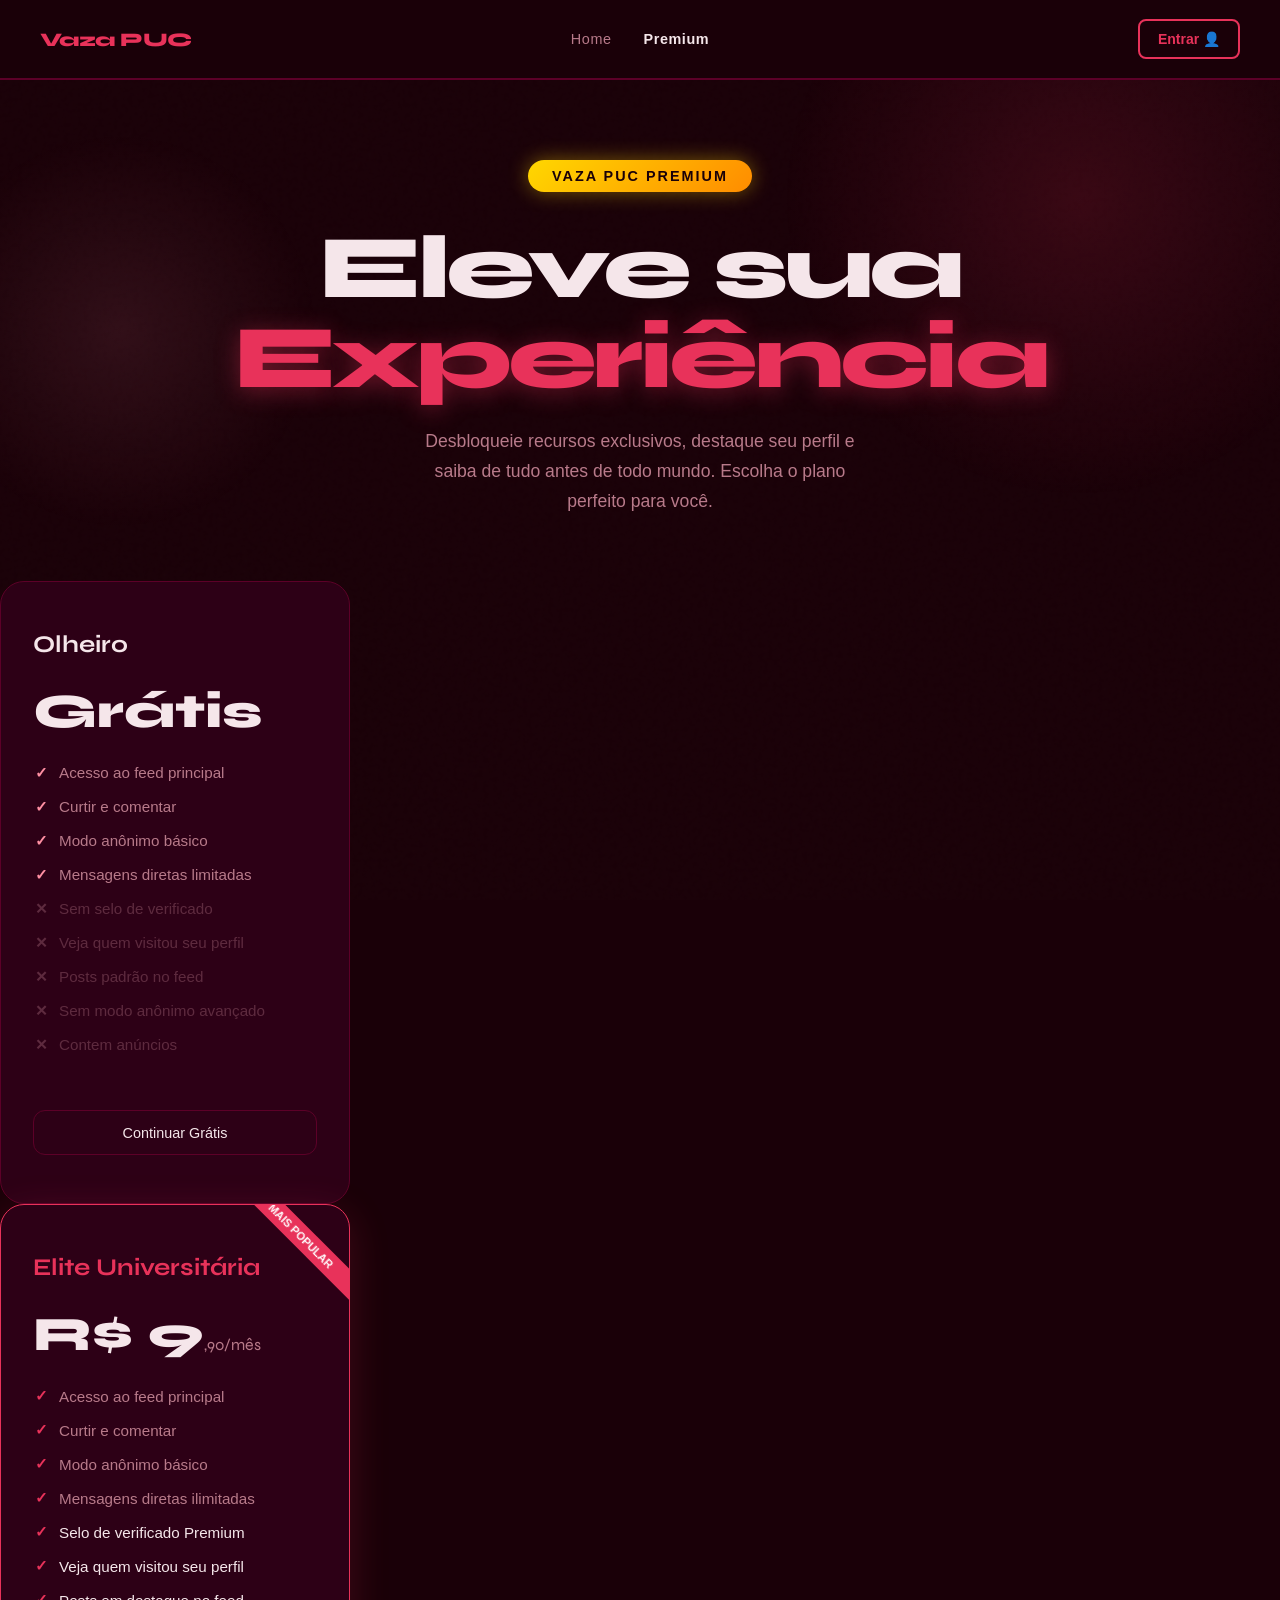
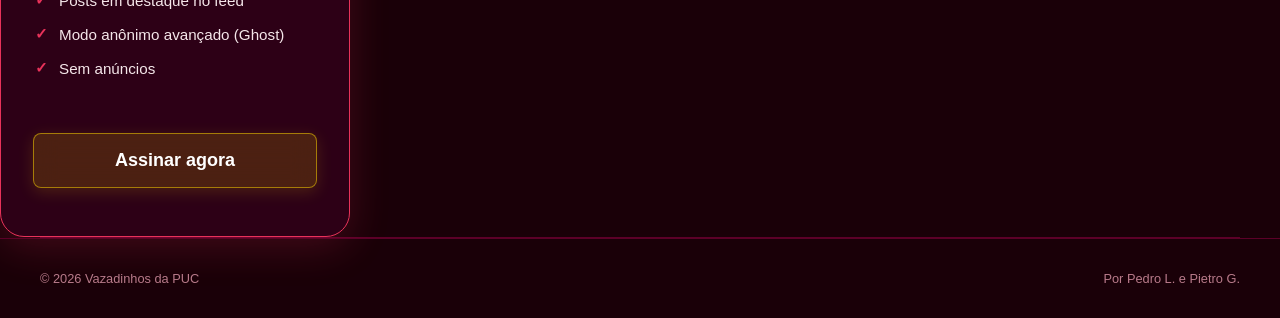
==== commit 4e76b809: "freito" ====
--- a/premium.html
+++ b/premium.html
@@ -3,424 +3,218 @@
 <head>
   <meta charset="UTF-8" />
   <meta name="viewport" content="width=device-width, initial-scale=1.0"/>
-  <title>Vaza PUC — Premium</title>
+  <title>Vazadinhos da PUC - Premium</title>
+  
   <link rel="preconnect" href="https://fonts.googleapis.com">
-  <link href="https://fonts.googleapis.com/css2?family=Inter:wght@400;500;600;700;900&family=Syne:wght@700;800&display=swap" rel="stylesheet">
+  <link rel="preconnect" href="https://fonts.gstatic.com" crossorigin>
+  <link href="https://fonts.googleapis.com/css2?family=Inter:wght@400;600;800&family=Syne:wght@400;700;800&family=DM+Sans:ital,wght@0,300;0,400;1,300&display=swap" rel="stylesheet">
+  
+  <link rel="stylesheet" href="css/Pagina_Principal.css">
+  
   <style>
-    :root {
-      --bg: #0a0010;
-      --surface: #13001f;
-      --surface2: #1c0030;
-      --border: rgba(255,255,255,0.08);
-      --accent: #e8325a;
-      --gold: #ffd700;
-      --gold2: #ff8c00;
-      --text: #f0e6ff;
-      --muted: #9080a8;
-    }
-
-    * { margin: 0; padding: 0; box-sizing: border-box; }
-
-    body {
-      background: var(--bg);
+    
+    /* ===== HERO PREMIUM ===== */
+    .premium-hero {
+      display: flex;
+      flex-direction: column;
+      align-items: center;
+      justify-content: center;
+      text-align: center;
+      padding: 10rem 1rem 4rem 1rem;
+      position: relative;
+    }
+    
+    .premium-badge {
+      display: inline-block;
+      background: linear-gradient(135deg, #ffd700, #ff8c00);
+      color: #1a0008;
+      font-weight: 800;
+      padding: 0.5rem 1.5rem;
+      border-radius: 50px;
+      font-size: 0.9rem;
+      text-transform: uppercase;
+      letter-spacing: 2px;
+      margin-bottom: 2rem;
+      box-shadow: 0 0 20px rgba(255, 215, 0, 0.4);
+      opacity: 0;
+      animation: fadeUp 0.7s ease forwards 0.2s;
+    }
+
+    .premium-hero h1 {
+      opacity: 0;
+      animation: fadeUp 0.7s ease forwards 0.4s;
+    }
+
+    .premium-hero .hero-sub {
+      margin: 1.5rem auto 0;
+      opacity: 0;
+      animation: fadeUp 0.7s ease forwards 0.6s;
+    }
+
+    /* ===== CARTÕES DE PLANOS ===== */
+    .plans-container {
+      display: flex;
+      justify-content: center;
+      align-items: stretch; /* Faz os cartões terem a mesma altura */
+      gap: 2rem;
+      padding: 2rem 2.5rem 6rem;
+      flex-wrap: wrap;
+      position: relative;
+      z-index: 1;
+      opacity: 0;
+      animation: fadeUp 0.7s ease forwards 0.8s;
+    }
+    .plan-card {
+      background: var(--surface);
+      border: 1px solid var(--border);
+      border-radius: 24px;
+      padding: 3rem 2rem;
+      width: 100%;
+      max-width: 350px;
+      text-align: left;
+      transition: transform 0.3s, box-shadow 0.3s;
+      position: relative;
+      overflow: hidden;
+      display: flex;
+      flex-direction: column; /* Permite empurrar o botão pro fundo */
+    }
+
+    .plan-card:hover {
+      transform: translateY(-10px);
+    }
+
+    .plan-card.pro {
+      border-color: var(--accent);
+      box-shadow: 0 10px 40px rgba(232, 50, 90, 0.2);
+    }
+    .plan-card.pro:hover { border-color: var(--gold); box-shadow: 0 15px 50px rgba(212,160,23,0.2); }
+
+    .plan-card.pro::before {
+      content: 'MAIS POPULAR';
+      position: absolute;
+      top: 20px;
+      right: -35px;
+      background: var(--accent);
+      color: white;
+      font-size: 0.7rem;
+      font-weight: 800;
+      padding: 5px 40px;
+      transform: rotate(45deg);
+    }
+
+    .plan-price {
+      font-family: 'Syne', sans-serif;
+      font-size: 3rem;
+      font-weight: 800;
+      margin: 1.5rem 0;
       color: var(--text);
-      font-family: 'Inter', sans-serif;
-      min-height: 100vh;
-      overflow-x: hidden;
-    }
-
-    /* ── FUNDO ANIMADO ── */
-    .bg-orbs {
-      position: fixed; inset: 0; z-index: 0; pointer-events: none;
-    }
-    .orb {
-      position: absolute; border-radius: 50%; filter: blur(120px); opacity: 0.35;
-      animation: drift 12s ease-in-out infinite alternate;
-    }
-    .orb1 { width: 500px; height: 500px; background: #7b00ff; top: -150px; left: -100px; animation-delay: 0s; }
-    .orb2 { width: 400px; height: 400px; background: #e8325a; bottom: -100px; right: -80px; animation-delay: -4s; }
-    .orb3 { width: 300px; height: 300px; background: #ffd700; top: 40%; left: 50%; animation-delay: -8s; opacity: 0.15; }
-    @keyframes drift { from { transform: translate(0,0) scale(1); } to { transform: translate(40px,30px) scale(1.1); } }
-
-    /* ── NAV ── */
-    nav {
-      position: fixed; top: 0; left: 0; right: 0; z-index: 100;
-      display: flex; align-items: center; justify-content: space-between;
-      padding: 1.2rem 3rem;
-      background: rgba(10,0,16,0.7);
-      backdrop-filter: blur(20px);
-      border-bottom: 1px solid var(--border);
-    }
-    .logo {
-      font-family: 'Syne', sans-serif; font-weight: 800; font-size: 1.4rem;
-      background: linear-gradient(90deg, var(--gold), var(--accent));
-      -webkit-background-clip: text; -webkit-text-fill-color: transparent;
+    }
+
+    .plan-price span {
+      font-size: 1rem;
+      color: var(--muted);
+      font-weight: 400;
+    }
+
+    /* ===== LISTA DE VANTAGENS ===== */
+    .plan-features {
+      list-style: none;
+      margin-bottom: 2.5rem;
+      flex-grow: 1; /* Preenche o espaço vazio empurrando o botão para baixo */
+    }
+
+    .plan-features li {
+      margin-bottom: 1rem;
+      color: var(--muted);
+      display: flex;
+      align-items: center;
+      gap: 10px;
+      font-size: 0.95rem;
+    }
+
+    .plan-features li::before {
+      content: '✓';
+      color: var(--accent2);
+      font-weight: bold;
+      width: 16px;
+      text-align: center;
+    }
+    
+    .plan-features.pro-features li::before {
+      color: var(--accent);
+    }
+
+    /* Itens desabilitados no plano grátis */
+    .plan-features li.disabled-feature {
+      opacity: 0.35;
+    }
+
+    .plan-features li.disabled-feature::before {
+      content: '✕';
+      color: var(--muted);
+    }
+
+    .btn-plan {
+      width: 100%;
+      text-align: center;
+      justify-content: center;
+      margin-top: auto; /* Trava o botão perfeitamente na base do cartão */
+    }
+  </style>
+  <!-- ESTILO DO BOTÃO PREMIUM -->
+  <!-- ESTILO DO BOTÃO PREMIUM CORRIGIDO -->
+  <style>
+    .btn-assinar-premium {
+      position: relative;
+      display: inline-block;
+      overflow: hidden;
+      padding: 16px 40px;
+      font-family: inherit;
+      font-size: 18px;
+      font-weight: 700;
+      color: #ffffff;
       text-decoration: none;
-    }
-    .nav-back {
-      color: var(--muted); text-decoration: none; font-size: 0.9rem;
-      display: flex; align-items: center; gap: 6px; transition: color 0.2s;
-    }
-    .nav-back:hover { color: var(--text); }
-
-    /* ── HERO ── */
-    .hero {
-      position: relative; z-index: 1;
-      min-height: 100vh;
-      display: flex; flex-direction: column; align-items: center; justify-content: center;
-      text-align: center; padding: 8rem 1.5rem 4rem;
-    }
-    .crown { font-size: 3.5rem; margin-bottom: 1rem; animation: bob 3s ease-in-out infinite; }
-    @keyframes bob { 0%,100% { transform: translateY(0); } 50% { transform: translateY(-10px); } }
-
-    .badge {
-      display: inline-flex; align-items: center; gap: 8px;
-      background: linear-gradient(135deg, rgba(255,215,0,0.15), rgba(255,140,0,0.15));
-      border: 1px solid rgba(255,215,0,0.4);
-      color: var(--gold); font-weight: 700; font-size: 0.8rem;
-      padding: 0.5rem 1.4rem; border-radius: 50px; letter-spacing: 2px;
-      text-transform: uppercase; margin-bottom: 2rem;
-      animation: fadeUp 0.6s ease forwards 0.2s; opacity: 0;
-    }
-
-    h1 {
-      font-family: 'Syne', sans-serif; font-size: clamp(2.8rem, 7vw, 5.5rem);
-      font-weight: 800; line-height: 1.05; margin-bottom: 1.5rem;
-      animation: fadeUp 0.6s ease forwards 0.4s; opacity: 0;
-    }
-    h1 em {
-      font-style: normal;
-      background: linear-gradient(135deg, var(--gold), var(--gold2), var(--accent));
-      -webkit-background-clip: text; -webkit-text-fill-color: transparent;
-    }
-
-    .hero-sub {
-      max-width: 560px; color: var(--muted); font-size: 1.1rem; line-height: 1.7;
-      margin-bottom: 3.5rem;
-      animation: fadeUp 0.6s ease forwards 0.6s; opacity: 0;
-    }
-
-    /* ── CARD ÚNICO ── */
-    .card-wrap {
-      animation: fadeUp 0.7s ease forwards 0.8s; opacity: 0;
-      position: relative;
-    }
-    .plan-card {
-      background: rgba(28,0,48,0.7);
-      border: 1px solid rgba(255,215,0,0.25);
-      border-radius: 32px;
-      padding: 3rem 2.8rem;
-      width: 100%; max-width: 420px;
-      text-align: left;
-      backdrop-filter: blur(20px);
-      box-shadow: 0 20px 80px rgba(255,215,0,0.08), 0 0 0 1px rgba(255,215,0,0.06);
-      position: relative; overflow: hidden;
-    }
-    .plan-card::before {
-      content: '';
-      position: absolute; top: 0; left: 0; right: 0; height: 2px;
-      background: linear-gradient(90deg, transparent, var(--gold), var(--gold2), var(--accent), transparent);
-    }
-
-    .popular-tag {
-      position: absolute; top: 20px; right: -32px;
-      background: linear-gradient(135deg, var(--gold), var(--gold2));
-      color: #1a0008; font-size: 0.65rem; font-weight: 800;
-      padding: 5px 42px; transform: rotate(45deg);
-      letter-spacing: 1px; text-transform: uppercase;
-    }
-
-    .plan-name {
-      font-family: 'Syne', sans-serif; font-size: 1.1rem; font-weight: 700;
-      color: var(--gold); text-transform: uppercase; letter-spacing: 2px; margin-bottom: 0.5rem;
-    }
-    .plan-desc { color: var(--muted); font-size: 0.88rem; margin-bottom: 1.8rem; }
-
-    .plan-price {
-      display: flex; align-items: flex-end; gap: 4px; margin-bottom: 0.3rem;
-    }
-    .price-currency { font-size: 1.3rem; font-weight: 700; color: var(--muted); margin-bottom: 10px; }
-    .price-value {
-      font-family: 'Syne', sans-serif; font-size: 4.5rem; font-weight: 800; line-height: 1;
-      background: linear-gradient(135deg, var(--gold), var(--gold2));
-      -webkit-background-clip: text; -webkit-text-fill-color: transparent;
-    }
-    .price-period { color: var(--muted); font-size: 0.9rem; margin-bottom: 10px; }
-    .price-note { color: var(--muted); font-size: 0.78rem; margin-bottom: 2.2rem; }
-
-    .divider-line { border: none; border-top: 1px solid var(--border); margin: 1.5rem 0; }
-
-    .features { list-style: none; margin-bottom: 2.5rem; }
-    .features li {
-      display: flex; align-items: center; gap: 12px;
-      padding: 0.6rem 0; color: var(--text); font-size: 0.93rem;
-      border-bottom: 1px solid rgba(255,255,255,0.04);
-    }
-    .features li:last-child { border-bottom: none; }
-    .feat-icon {
-      width: 28px; height: 28px; border-radius: 8px; display: flex; align-items: center; justify-content: center;
-      background: rgba(255,215,0,0.12); font-size: 0.9rem; flex-shrink: 0;
-    }
-
-    /* ── BTN ASSINAR ── */
-    .btn-assinar {
-      width: 100%; padding: 1.1rem; border: none; border-radius: 14px; cursor: pointer;
-      font-family: 'Syne', sans-serif; font-size: 1.05rem; font-weight: 800;
-      background: linear-gradient(135deg, var(--gold), var(--gold2), #ff5f40);
-      color: #1a0008;
-      position: relative; overflow: hidden;
-      transition: transform 0.2s, box-shadow 0.2s;
-      box-shadow: 0 8px 30px rgba(255,215,0,0.25);
-      letter-spacing: 0.5px;
-    }
-    .btn-assinar::before {
-      content: ''; position: absolute; top: 0; left: -150%; width: 50%; height: 100%;
-      background: linear-gradient(to right, transparent, rgba(255,255,255,0.4), transparent);
-      transform: skewX(-25deg); transition: left 0.5s ease;
-    }
-    .btn-assinar:hover { transform: translateY(-3px); box-shadow: 0 14px 40px rgba(255,215,0,0.4); }
-    .btn-assinar:hover::before { left: 160%; }
-    .btn-assinar:active { transform: translateY(0); }
-
-    .guarantee { display: flex; align-items: center; gap: 8px; justify-content: center; margin-top: 1rem; color: var(--muted); font-size: 0.8rem; }
-
-    /* ── MODAL OVERLAY ── */
-    .modal-overlay {
-      position: fixed; inset: 0; z-index: 200;
-      background: rgba(5,0,10,0.85);
-      backdrop-filter: blur(16px);
-      display: flex; align-items: center; justify-content: center;
-      padding: 1.5rem;
-      opacity: 0; pointer-events: none;
-      transition: opacity 0.35s ease;
-    }
-    .modal-overlay.active { opacity: 1; pointer-events: all; }
-
-    .modal {
-      background: var(--surface);
-      border: 1px solid rgba(255,215,0,0.2);
-      border-radius: 28px;
-      width: 100%; max-width: 480px;
-      overflow: hidden;
-      transform: translateY(30px) scale(0.96);
-      transition: transform 0.35s ease;
-      position: relative;
-    }
-    .modal-overlay.active .modal { transform: translateY(0) scale(1); }
-
-    .modal-header {
-      background: linear-gradient(135deg, rgba(255,215,0,0.1), rgba(232,50,90,0.08));
-      padding: 2rem 2.2rem 1.5rem;
-      border-bottom: 1px solid var(--border);
-      display: flex; align-items: center; justify-content: space-between;
-    }
-    .modal-title { font-family: 'Syne', sans-serif; font-size: 1.4rem; font-weight: 800; }
-    .modal-close {
-      width: 36px; height: 36px; border-radius: 50%; border: 1px solid var(--border);
-      background: transparent; color: var(--muted); font-size: 1.1rem;
-      cursor: pointer; display: flex; align-items: center; justify-content: center;
-      transition: all 0.2s;
-    }
-    .modal-close:hover { background: rgba(255,255,255,0.08); color: var(--text); }
-
-    .modal-body { padding: 2rem 2.2rem; }
-
-    /* ── STEPS (abas de progresso) ── */
-    .steps {
-      display: flex; align-items: center; gap: 0; margin-bottom: 2rem;
-    }
-    .step-item {
-      flex: 1; text-align: center;
-      font-size: 0.75rem; font-weight: 600; color: var(--muted);
-      position: relative; padding-bottom: 10px;
-    }
-    .step-item::after {
-      content: ''; position: absolute; bottom: 0; left: 50%; transform: translateX(-50%);
-      width: 0; height: 2px; background: var(--gold); border-radius: 2px;
-      transition: width 0.4s ease;
-    }
-    .step-item.active { color: var(--gold); }
-    .step-item.active::after { width: 60%; }
-    .step-item.done { color: #4caf50; }
-    .step-item.done::after { width: 60%; background: #4caf50; }
-    .step-dot {
-      width: 28px; height: 28px; border-radius: 50%; margin: 0 auto 6px;
-      display: flex; align-items: center; justify-content: center;
-      font-size: 0.75rem; font-weight: 700;
-      background: var(--surface2); border: 1px solid var(--border);
-      transition: all 0.3s;
-    }
-    .step-item.active .step-dot { background: var(--gold); color: #1a0008; border-color: var(--gold); }
-    .step-item.done .step-dot { background: #4caf50; color: white; border-color: #4caf50; }
-    .step-connector { height: 1px; background: var(--border); flex: 0 0 30px; }
-
-    /* ── FORMULÁRIOS ── */
-    .step-panel { display: none; }
-    .step-panel.active { display: block; animation: fadeUp 0.3s ease; }
-
-    .form-group { margin-bottom: 1.2rem; }
-    label { display: block; font-size: 0.8rem; font-weight: 600; color: var(--muted); margin-bottom: 6px; letter-spacing: 0.5px; text-transform: uppercase; }
-    input, select {
-      width: 100%; padding: 0.85rem 1rem; border-radius: 12px;
-      background: rgba(255,255,255,0.04); border: 1px solid var(--border);
-      color: var(--text); font-family: inherit; font-size: 0.95rem;
-      transition: border-color 0.2s, box-shadow 0.2s; outline: none;
-    }
-    input:focus, select:focus {
-      border-color: rgba(255,215,0,0.4);
-      box-shadow: 0 0 0 3px rgba(255,215,0,0.08);
-    }
-    input::placeholder { color: var(--muted); opacity: 0.6; }
-
-    .row2 { display: grid; grid-template-columns: 1fr 1fr; gap: 1rem; }
-
-    /* ── MÉTODOS DE PAGAMENTO ── */
-    .pay-methods { display: grid; grid-template-columns: repeat(3,1fr); gap: 0.8rem; margin-bottom: 1.5rem; }
-    .pay-method {
-      border: 1.5px solid var(--border); border-radius: 14px; padding: 0.9rem 0.5rem;
-      text-align: center; cursor: pointer; transition: all 0.2s;
-      background: rgba(255,255,255,0.02);
-    }
-    .pay-method:hover { border-color: rgba(255,215,0,0.3); background: rgba(255,215,0,0.05); }
-    .pay-method.selected { border-color: var(--gold); background: rgba(255,215,0,0.1); box-shadow: 0 0 0 3px rgba(255,215,0,0.08); }
-    .pay-method .pm-icon { font-size: 1.6rem; margin-bottom: 4px; }
-    .pay-method .pm-label { font-size: 0.72rem; font-weight: 600; color: var(--muted); }
-    .pay-method.selected .pm-label { color: var(--gold); }
-
-    /* ── PIX PANEL ── */
-    .pix-panel {
-      text-align: center; padding: 1rem 0;
-      display: none;
-    }
-    .pix-panel.show { display: block; animation: fadeUp 0.3s ease; }
-    .qr-box {
-      width: 160px; height: 160px; background: white; border-radius: 16px;
-      margin: 1rem auto; display: flex; align-items: center; justify-content: center;
-      font-size: 2.5rem; position: relative; overflow: hidden;
-    }
-    .qr-lines {
-      display: grid; grid-template-columns: repeat(10,1fr); gap: 2px;
-      width: 130px; height: 130px;
-    }
-    .qr-cell { border-radius: 2px; }
-
-    .pix-key {
-      background: rgba(255,255,255,0.05); border: 1px solid var(--border);
-      border-radius: 10px; padding: 0.7rem 1rem;
-      font-family: monospace; font-size: 0.78rem; color: var(--muted);
-      word-break: break-all; margin: 0.8rem 0;
-    }
-    .pix-timer { font-size: 0.85rem; color: var(--muted); }
-    .pix-timer span { color: var(--gold); font-weight: 700; }
-
-    /* ── CARD PANEL ── */
-    .card-panel { display: none; }
-    .card-panel.show { display: block; animation: fadeUp 0.3s ease; }
-
-    .virtual-card {
-      background: linear-gradient(135deg, #1c0030, #3d006e);
-      border: 1px solid rgba(255,215,0,0.2);
-      border-radius: 18px; padding: 1.5rem;
-      margin-bottom: 1.5rem; position: relative; overflow: hidden;
-    }
-    .virtual-card::before {
-      content: ''; position: absolute; top: -60px; right: -60px;
-      width: 180px; height: 180px; border-radius: 50%;
-      background: rgba(255,215,0,0.08);
-    }
-    .vc-logo { font-family: 'Syne', sans-serif; font-weight: 800; font-size: 1rem; color: var(--gold); }
-    .vc-number { font-size: 1.1rem; letter-spacing: 4px; color: rgba(255,255,255,0.7); margin: 1.2rem 0 0.5rem; font-family: monospace; }
-    .vc-info { display: flex; gap: 2rem; }
-    .vc-info small { font-size: 0.7rem; color: var(--muted); display: block; }
-    .vc-info span { font-size: 0.85rem; color: var(--text); }
-
-    /* ── BOLETO ── */
-    .boleto-panel { display: none; }
-    .boleto-panel.show { display: block; animation: fadeUp 0.3s ease; }
-    .boleto-barcode {
-      background: white; border-radius: 12px; padding: 1.5rem;
-      display: flex; flex-direction: column; align-items: center; gap: 0.5rem;
-      margin-bottom: 1rem;
-    }
-    .barcode-lines { display: flex; gap: 2px; height: 60px; }
-    .barcode-lines span { background: #111; border-radius: 1px; }
-    .boleto-code { font-family: monospace; font-size: 0.7rem; color: #333; margin-top: 0.5rem; }
-
-    /* ── BTN PAGAR ── */
-    .btn-pagar {
-      width: 100%; padding: 1rem; border: none; border-radius: 14px; cursor: pointer;
-      font-family: 'Syne', sans-serif; font-size: 1rem; font-weight: 800;
-      background: linear-gradient(135deg, var(--gold), var(--gold2));
-      color: #1a0008;
-      box-shadow: 0 8px 25px rgba(255,215,0,0.25);
-      transition: transform 0.2s, box-shadow 0.2s;
-      display: flex; align-items: center; justify-content: center; gap: 8px;
-    }
-    .btn-pagar:hover { transform: translateY(-2px); box-shadow: 0 12px 35px rgba(255,215,0,0.4); }
-
-    /* ── LOADING ── */
-    .loading-panel { text-align: center; padding: 2rem 0; display: none; }
-    .loading-panel.active { display: block; animation: fadeUp 0.3s ease; }
-    .spinner {
-      width: 60px; height: 60px; border-radius: 50%;
-      border: 3px solid rgba(255,215,0,0.15);
-      border-top-color: var(--gold);
-      animation: spin 0.8s linear infinite;
-      margin: 0 auto 1.5rem;
-    }
-    @keyframes spin { to { transform: rotate(360deg); } }
-
-    /* ── SUCCESS ── */
-    .success-panel { text-align: center; padding: 2rem 0; display: none; }
-    .success-panel.active { display: block; animation: fadeUp 0.4s ease; }
-    .success-icon {
-      width: 90px; height: 90px; border-radius: 50%; margin: 0 auto 1.5rem;
-      background: linear-gradient(135deg, #1a4a1a, #0d3b0d);
-      border: 2px solid #4caf50;
-      display: flex; align-items: center; justify-content: center;
-      font-size: 2.5rem;
-      animation: popIn 0.5s cubic-bezier(0.34,1.56,0.64,1);
-    }
-    @keyframes popIn { from { transform: scale(0); } to { transform: scale(1); } }
-    .success-panel h2 { font-family: 'Syne', sans-serif; font-size: 1.8rem; margin-bottom: 0.5rem; }
-    .success-panel p { color: var(--muted); font-size: 0.9rem; margin-bottom: 1.5rem; }
-    .confetti-wrap { position: absolute; inset: 0; pointer-events: none; overflow: hidden; }
-    .confetti-piece {
-      position: absolute; width: 8px; height: 8px; border-radius: 2px;
-      animation: confettiFall linear forwards;
-    }
-    @keyframes confettiFall {
-      from { transform: translateY(-20px) rotate(0deg); opacity: 1; }
-      to { transform: translateY(600px) rotate(720deg); opacity: 0; }
-    }
-    .badges-earned { display: flex; justify-content: center; gap: 0.8rem; flex-wrap: wrap; margin-top: 1rem; }
-    .badge-pill {
-      display: inline-flex; align-items: center; gap: 6px;
-      background: rgba(255,215,0,0.12); border: 1px solid rgba(255,215,0,0.3);
-      border-radius: 50px; padding: 0.4rem 1rem; font-size: 0.8rem; color: var(--gold);
-    }
-
-    /* ── FOOTER ── */
-    footer {
-      position: relative; z-index: 1; text-align: center;
-      padding: 2rem; color: var(--muted); font-size: 0.8rem;
-    }
-
-    /* ── UTILS ── */
-    @keyframes fadeUp {
-      from { opacity: 0; transform: translateY(20px); }
-      to { opacity: 1; transform: translateY(0); }
-    }
-    .secure-badges { display: flex; justify-content: center; gap: 1.2rem; flex-wrap: wrap; margin-top: 1.5rem; }
-    .sec-badge { display: flex; align-items: center; gap: 5px; color: var(--muted); font-size: 0.75rem; }
-
-    @media(max-width: 500px) {
-      nav { padding: 1rem 1.2rem; }
-      .plan-card { padding: 2rem 1.5rem; }
-      .modal-body { padding: 1.5rem; }
-      .modal-header { padding: 1.5rem 1.5rem 1rem; }
-      .row2 { grid-template-columns: 1fr; }
-      .pay-methods { grid-template-columns: repeat(3,1fr); }
+      text-align: center;
+      border-radius: 8px;
+      background: rgba(255, 215, 0, 0.15); 
+      backdrop-filter: blur(12px);
+      -webkit-backdrop-filter: blur(12px);
+      
+      /* CORREÇÃO: Borda fina e uniforme para manter tudo centralizado */
+      border: 1px solid rgba(255, 215, 0, 0.5); 
+      box-shadow: 0 4px 15px rgba(255, 215, 0, 0.15); /* Sombra amarela em volta */
+      
+      transition: all 0.3s ease;
+      cursor: pointer;
+    }
+
+    .btn-assinar-premium::before {
+      content: "";
+      position: absolute;
+      top: 0;
+      left: -150%;
+      width: 50%;
+      height: 100%;
+      background: linear-gradient(
+        to right,
+        rgba(255, 255, 255, 0) 0%,
+        rgba(255, 255, 255, 0.6) 50%,
+        rgba(255, 255, 255, 0) 100%
+      );
+      transform: skewX(-25deg);
+      transition: left 0.6s ease;
+    }
+
+    .btn-assinar-premium:hover {
+      transform: translateY(-3px);
+      background: rgba(255, 215, 0, 0.25);
+      box-shadow: 0 8px 25px rgba(255, 215, 0, 0.3);
+      border: 1px solid rgba(255, 215, 0, 0.8); /* Borda brilha mais no hover */
+      color: #ffffff;
+    }
+
+    .btn-assinar-premium:hover::before {
+      left: 150%;
     }
   </style>
 </head>
@@ -432,431 +226,71 @@
   <div class="orb orb3"></div>
 </div>
 
-<nav>
-  <a class="logo" href="index.html">Vaza PUC</a>
-  <a class="nav-back" href="index.html">← Voltar</a>
-</nav>
-
-<section class="hero">
-  <div class="crown">👑</div>
-  <div class="badge">✦ &nbsp;Vaza PUC Premium</div>
-  <h1>Eleve sua<br><em>Experiência</em></h1>
-  <p class="hero-sub">Desbloqueie tudo que a PUC tem de mais quente. Modo Ghost, destaque no feed, zero anúncios — só pra quem é elite.</p>
+  <nav>
+    <a class="logo" href="index.html">Vaza PUC</a>
+    <ul class="nav-links">
+      <li><a href="index.html">Home</a></li>
+      <li><a href="premium.html" style="color: var(--text); font-weight: 600;">Premium</a></li>
+    </ul>
+    <div class="ms-lg-3">
+      <a class="btn custom-btn custom-border-btn" href="inicial/cadastro.html">
+        Entrar 👤
+      </a>
+    </div>
+  </nav>
+
+  <section class="premium-hero">
+    <div class="hero-glow"></div>
+    <div class="hero-glow2"></div>
+    <div class="premium-badge">Vaza PUC Premium</div>
+    <h1>Eleve sua <em>Experiência</em></h1>
+    <p class="hero-sub">
+      Desbloqueie recursos exclusivos, destaque seu perfil e saiba de tudo antes de todo mundo. Escolha o plano perfeito para você.
+    </p>
+  </section>
 
   <div class="card-wrap">
     <div class="plan-card">
-      <div class="popular-tag">Mais Popular</div>
-      <div class="plan-name">Elite Universitária</div>
-      <p class="plan-desc">Acesso total à experiência premium.</p>
-
-      <div class="plan-price">
-        <span class="price-currency">R$</span>
-        <span class="price-value">9</span>
-        <span class="price-period">,90/mês</span>
-      </div>
-      <p class="price-note">Cancele quando quiser • Sem multa</p>
-
-      <hr class="divider-line">
-
-      <ul class="features">
-        <li><span class="feat-icon">🔥</span>Posts em destaque no feed</li>
-        <li><span class="feat-icon">👻</span>Modo anônimo Ghost avançado</li>
-        <li><span class="feat-icon">✅</span>Selo de verificado Premium</li>
-        <li><span class="feat-icon">👁️</span>Veja quem visitou seu perfil</li>
-        <li><span class="feat-icon">💬</span>Mensagens diretas ilimitadas</li>
-        <li><span class="feat-icon">🚫</span>Zero anúncios, forever</li>
-        <li><span class="feat-icon">⚡</span>Acesso antecipado a novidades</li>
+      <h3 style="font-family: 'Syne', sans-serif; font-size: 1.5rem; color: var(--text);">Olheiro</h3>
+      <div class="plan-price">Grátis</div>
+      <ul class="plan-features">
+        <li>Acesso ao feed principal</li>
+        <li>Curtir e comentar</li>
+        <li>Modo anônimo básico</li>
+        <li>Mensagens diretas limitadas</li>
+        <li class="disabled-feature">Sem selo de verificado</li>
+        <li class="disabled-feature">Veja quem visitou seu perfil</li>
+        <li class="disabled-feature">Posts padrão no feed</li>
+        <li class="disabled-feature">Sem modo anônimo avançado</li>
+        <li class="disabled-feature">Contem anúncios</li>
       </ul>
-
-      <button class="btn-assinar" onclick="openModal()">
-        ⚡ Assinar agora — R$ 9,90/mês
-      </button>
-
-      <div class="guarantee">🔒 Pagamento 100% seguro &nbsp;•&nbsp; 7 dias de garantia</div>
+      <a href="inicial/cadastro.html" class="btn btn-ghost btn-plan">Continuar Grátis</a>
     </div>
 
-    <div class="secure-badges">
-      <span class="sec-badge">🔐 SSL Criptografado</span>
-      <span class="sec-badge">💳 PCI DSS</span>
-      <span class="sec-badge">🛡️ Dados protegidos</span>
+    <div class="plan-card pro">
+      <h3 style="font-family: 'Syne', sans-serif; font-size: 1.5rem; color: var(--accent);">Elite Universitária</h3>
+      <div class="plan-price">R$ 9<span>,90/mês</span></div>
+      <ul class="plan-features pro-features">
+        <li>Acesso ao feed principal</li>
+        <li>Curtir e comentar</li>
+        <li>Modo anônimo básico</li>
+        <li>Mensagens diretas ilimitadas</li>
+        <li style="color: var(--text);">Selo de verificado Premium</li>
+        <li style="color: var(--text);">Veja quem visitou seu perfil</li>
+        <li style="color: var(--text);">Posts em destaque no feed</li>
+        <li style="color: var(--text);">Modo anônimo avançado (Ghost)</li>
+        <li style="color: var(--text);">Sem anúncios</li>
+      </ul>
+     <a href="#" class="btn-assinar-premium">Assinar agora</a>
     </div>
-  </div>
-</section>
-
-<footer>© 2026 Vaza PUC &nbsp;•&nbsp; Por Pedro L. e Pietro G.</footer>
-
-<!-- ══════════ MODAL ══════════ -->
-<div class="modal-overlay" id="modalOverlay">
-  <div class="modal" id="modal">
-
-    <div class="modal-header">
-      <div>
-        <div style="font-size:0.75rem;color:var(--muted);margin-bottom:4px;text-transform:uppercase;letter-spacing:1px;">Assinatura</div>
-        <div class="modal-title">Elite Universitária <span style="color:var(--gold);">R$ 9,90</span></div>
-      </div>
-      <button class="modal-close" onclick="closeModal()">✕</button>
-    </div>
-
-    <div class="modal-body">
-
-      <!-- Steps -->
-      <div class="steps" id="steps">
-        <div class="step-item active" id="step1-indicator">
-          <div class="step-dot">1</div>
-          Dados
-        </div>
-        <div class="step-connector"></div>
-        <div class="step-item" id="step2-indicator">
-          <div class="step-dot">2</div>
-          Pagamento
-        </div>
-        <div class="step-connector"></div>
-        <div class="step-item" id="step3-indicator">
-          <div class="step-dot">3</div>
-          Confirmar
-        </div>
-      </div>
-
-      <!-- ── STEP 1: Dados ── -->
-      <div class="step-panel active" id="panel1">
-        <div class="form-group">
-          <label>Nome completo</label>
-          <input type="text" id="inp-nome" placeholder="Seu nome" />
-        </div>
-        <div class="form-group">
-          <label>E-mail universitário</label>
-          <input type="email" id="inp-email" placeholder="voce@pucpr.br" />
-        </div>
-        <div class="form-group">
-          <label>CPF</label>
-          <input type="text" id="inp-cpf" placeholder="000.000.000-00" maxlength="14" />
-        </div>
-        <button class="btn-pagar" onclick="goStep2()">Continuar →</button>
-      </div>
-
-      <!-- ── STEP 2: Pagamento ── -->
-      <div class="step-panel" id="panel2">
-        <div class="pay-methods">
-          <div class="pay-method selected" id="pm-card" onclick="selectPM('card')">
-            <div class="pm-icon">💳</div>
-            <div class="pm-label">Cartão</div>
-          </div>
-          <div class="pay-method" id="pm-pix" onclick="selectPM('pix')">
-            <div class="pm-icon">⚡</div>
-            <div class="pm-label">Pix</div>
-          </div>
-          <div class="pay-method" id="pm-boleto" onclick="selectPM('boleto')">
-            <div class="pm-icon">📄</div>
-            <div class="pm-label">Boleto</div>
-          </div>
-        </div>
-
-        <!-- Cartão -->
-        <div class="card-panel show" id="card-panel">
-          <div class="virtual-card">
-            <div class="vc-logo">Vaza PUC ✦</div>
-            <div class="vc-number" id="vc-number">•••• &nbsp;•••• &nbsp;•••• &nbsp;••••</div>
-            <div class="vc-info">
-              <div><small>Titular</small><span id="vc-name">NOME</span></div>
-              <div><small>Validade</small><span id="vc-exp">MM/AA</span></div>
-            </div>
-          </div>
-          <div class="form-group">
-            <label>Número do cartão</label>
-            <input type="text" id="inp-card" placeholder="0000 0000 0000 0000" maxlength="19" />
-          </div>
-          <div class="form-group">
-            <label>Nome no cartão</label>
-            <input type="text" id="inp-cardname" placeholder="COMO NO CARTÃO" />
-          </div>
-          <div class="row2">
-            <div class="form-group">
-              <label>Validade</label>
-              <input type="text" id="inp-exp" placeholder="MM/AA" maxlength="5" />
-            </div>
-            <div class="form-group">
-              <label>CVV</label>
-              <input type="text" id="inp-cvv" placeholder="•••" maxlength="3" />
-            </div>
-          </div>
-          <button class="btn-pagar" onclick="goStep3()">💳 &nbsp;Finalizar pagamento</button>
-        </div>
-
-        <!-- Pix -->
-        <div class="pix-panel" id="pix-panel">
-          <p style="color:var(--muted);font-size:0.9rem;margin-bottom:1rem;">Escaneie o QR Code ou copie a chave Pix:</p>
-          <div class="qr-box" id="qr-box"></div>
-          <div class="pix-key" id="pix-key-text">00020126580014BR.GOV.BCB.PIX0136vazapuc@email.com5204000053039865802BR5916Vaza PUC LTDA6009SAO PAULO62070503***6304ABCD</div>
-          <button onclick="copyPix()" class="btn-pagar" style="margin-bottom:1rem;">📋 &nbsp;Copiar chave Pix</button>
-          <div class="pix-timer">Expira em: <span id="pix-countdown">09:59</span></div>
-          <button class="btn-pagar" style="margin-top:1rem;background:linear-gradient(135deg,#4caf50,#2e7d32);color:white;" onclick="simulatePix()">✅ &nbsp;Simular pagamento confirmado</button>
-        </div>
-
-        <!-- Boleto -->
-        <div class="boleto-panel" id="boleto-panel">
-          <p style="color:var(--muted);font-size:0.9rem;margin-bottom:1rem;">Seu boleto vence em 3 dias úteis:</p>
-          <div class="boleto-barcode">
-            <div class="barcode-lines" id="barcode"></div>
-            <div class="boleto-code">34191.09008 61207.727108 21069.481001 1 00000000990</div>
-          </div>
-          <div class="pix-key" style="background:rgba(0,0,0,0.05);color:#333;">Linha digitável: 34191.09008 61207.727108 21069.481001 1 00000000990</div>
-          <button onclick="copyBoleto()" class="btn-pagar" style="margin-bottom:1rem;">📋 &nbsp;Copiar linha digitável</button>
-          <button class="btn-pagar" style="background:linear-gradient(135deg,#4caf50,#2e7d32);color:white;" onclick="goStep3()">✅ &nbsp;Confirmar geração do boleto</button>
-        </div>
-      </div>
-
-      <!-- ── LOADING ── -->
-      <div class="loading-panel" id="loading-panel">
-        <div class="spinner"></div>
-        <p style="font-family:'Syne',sans-serif;font-size:1.1rem;font-weight:700;margin-bottom:0.5rem;" id="loading-msg">Processando pagamento...</p>
-        <p style="color:var(--muted);font-size:0.85rem;">Aguarde, não feche esta janela</p>
-      </div>
-
-      <!-- ── SUCCESS ── -->
-      <div class="success-panel" id="success-panel">
-        <div class="confetti-wrap" id="confetti-wrap"></div>
-        <div class="success-icon">🎉</div>
-        <h2>Você é Elite! 👑</h2>
-        <p>Sua assinatura foi ativada com sucesso.<br>Aproveite todos os benefícios premium.</p>
-        <div class="badges-earned">
-          <span class="badge-pill">✅ Verificado Premium</span>
-          <span class="badge-pill">👻 Modo Ghost</span>
-          <span class="badge-pill">🚫 Sem anúncios</span>
-          <span class="badge-pill">🔥 Posts em destaque</span>
-        </div>
-        <button class="btn-pagar" style="margin-top:2rem;" onclick="closeModal()">Ir para o feed →</button>
-      </div>
-
-    </div>
-  </div>
-</div>
-
-<script>
-  // ── OPEN / CLOSE ──
-  function openModal() {
-    document.getElementById('modalOverlay').classList.add('active');
-    document.body.style.overflow = 'hidden';
-  }
-  function closeModal() {
-    document.getElementById('modalOverlay').classList.remove('active');
-    document.body.style.overflow = '';
-    // reset
-    setTimeout(resetModal, 400);
-  }
-  function resetModal() {
-    showPanel('panel1');
-    setStep(1);
-    document.getElementById('loading-panel').classList.remove('active');
-    document.getElementById('success-panel').classList.remove('active');
-    selectPM('card');
-    stopPix();
-  }
-  document.getElementById('modalOverlay').addEventListener('click', function(e) {
-    if (e.target === this) closeModal();
-  });
-
-  // ── STEPS ──
-  function setStep(n) {
-    [1,2,3].forEach(i => {
-      const el = document.getElementById('step'+i+'-indicator');
-      el.className = 'step-item' + (i < n ? ' done' : i === n ? ' active' : '');
-      el.querySelector('.step-dot').textContent = i < n ? '✓' : i;
-    });
-  }
-  function showPanel(id) {
-    ['panel1','panel2'].forEach(p => {
-      document.getElementById(p).classList.remove('active');
-    });
-    const el = document.getElementById(id);
-    if (el) el.classList.add('active');
-  }
-
-  // ── STEP 1 → 2 ──
-  function goStep2() {
-    const nome = document.getElementById('inp-nome').value.trim();
-    const email = document.getElementById('inp-email').value.trim();
-    const cpf = document.getElementById('inp-cpf').value.trim();
-    if (!nome || !email || !cpf) { shake('panel1'); return; }
-    showPanel('panel2'); setStep(2);
-  }
-
-  // ── STEP 2 → 3 (cartão) ──
-  function goStep3() {
-    const pm = document.querySelector('.pay-method.selected').id;
-    if (pm === 'pm-card') {
-      if (!document.getElementById('inp-card').value || !document.getElementById('inp-cardname').value) {
-        shake('panel2'); return;
-      }
-    }
-    setStep(3);
-    showPanel(null);
-    document.getElementById('loading-panel').classList.add('active');
-    const msgs = ['Verificando dados...','Processando pagamento...','Ativando assinatura...'];
-    let i = 0;
-    const el = document.getElementById('loading-msg');
-    const iv = setInterval(() => { el.textContent = msgs[++i] || msgs[2]; }, 900);
-    setTimeout(() => {
-      clearInterval(iv);
-      document.getElementById('loading-panel').classList.remove('active');
-      showSuccess();
-    }, 2800);
-  }
-
-  function simulatePix() {
-    stopPix();
-    setStep(3);
-    showPanel(null);
-    document.getElementById('loading-panel').classList.add('active');
-    document.getElementById('loading-msg').textContent = 'Confirmando pagamento Pix...';
-    setTimeout(() => {
-      document.getElementById('loading-panel').classList.remove('active');
-      showSuccess();
-    }, 2000);
-  }
-
-  function showSuccess() {
-    document.getElementById('success-panel').classList.add('active');
-    launchConfetti();
-  }
-
-  // ── PM SELECT ──
-  function selectPM(pm) {
-    ['card','pix','boleto'].forEach(m => {
-      document.getElementById('pm-'+m).classList.remove('selected');
-      const p = document.getElementById(m+'-panel');
-      if (p) { p.className = p.className.replace(/\s*show/,''); }
-    });
-    document.getElementById('pm-'+pm).classList.add('selected');
-    const panel = document.getElementById(pm+'-panel');
-    if (panel) {
-      panel.classList.add('show');
-      if (pm === 'pix') startPix();
-      else stopPix();
-      if (pm === 'pix') renderQR();
-      if (pm === 'boleto') renderBarcode();
-    }
-  }
-
-  // ── CARD PREVIEW ──
-  document.addEventListener('DOMContentLoaded', () => {
-    document.getElementById('inp-card').addEventListener('input', function() {
-      let v = this.value.replace(/\D/g,'').substring(0,16);
-      this.value = v.replace(/(.{4})/g,'$1 ').trim();
-      document.getElementById('vc-number').textContent = this.value || '•••• •••• •••• ••••';
-    });
-    document.getElementById('inp-cardname').addEventListener('input', function() {
-      document.getElementById('vc-name').textContent = this.value.toUpperCase() || 'NOME';
-    });
-    document.getElementById('inp-exp').addEventListener('input', function() {
-      let v = this.value.replace(/\D/g,'');
-      if (v.length >= 3) v = v.substring(0,2)+'/'+v.substring(2);
-      this.value = v;
-      document.getElementById('vc-exp').textContent = this.value || 'MM/AA';
-    });
-    document.getElementById('inp-cpf').addEventListener('input', function() {
-      let v = this.value.replace(/\D/g,'').substring(0,11);
-      if (v.length > 9) v = v.substring(0,3)+'.'+v.substring(3,6)+'.'+v.substring(6,9)+'-'+v.substring(9);
-      else if (v.length > 6) v = v.substring(0,3)+'.'+v.substring(3,6)+'.'+v.substring(6);
-      else if (v.length > 3) v = v.substring(0,3)+'.'+v.substring(3);
-      this.value = v;
-    });
-    renderQR();
-    renderBarcode();
-  });
-
-  // ── PIX TIMER ──
-  let pixInterval;
-  let pixSecs = 599;
-  function startPix() {
-    pixSecs = 599;
-    pixInterval = setInterval(() => {
-      pixSecs--;
-      if (pixSecs < 0) { stopPix(); return; }
-      const m = Math.floor(pixSecs/60), s = pixSecs%60;
-      document.getElementById('pix-countdown').textContent = String(m).padStart(2,'0')+':'+String(s).padStart(2,'0');
-    }, 1000);
-  }
-  function stopPix() { clearInterval(pixInterval); }
-
-  function copyPix() {
-    navigator.clipboard.writeText(document.getElementById('pix-key-text').textContent).catch(()=>{});
-    const btn = document.querySelector('#pix-panel .btn-pagar');
-    btn.textContent = '✅  Copiado!';
-    setTimeout(() => btn.textContent = '📋  Copiar chave Pix', 2000);
-  }
-  function copyBoleto() {
-    navigator.clipboard.writeText('34191.09008 61207.727108 21069.481001 1 00000000990').catch(()=>{});
-    const btn = document.querySelectorAll('#boleto-panel .btn-pagar')[0];
-    btn.textContent = '✅  Copiado!';
-    setTimeout(() => btn.textContent = '📋  Copiar linha digitável', 2000);
-  }
-
-  // ── QR pseudo ──
-  function renderQR() {
-    const box = document.getElementById('qr-box');
-    box.innerHTML = '';
-    const grid = document.createElement('div');
-    grid.className = 'qr-lines';
-    const pattern = [
-      1,1,1,1,1,1,1,0,1,1,
-      1,0,0,0,0,0,1,0,0,1,
-      1,0,1,1,1,0,1,0,1,0,
-      1,0,1,1,1,0,1,0,1,1,
-      1,0,1,1,1,0,1,0,0,1,
-      1,0,0,0,0,0,1,0,1,0,
-      1,1,1,1,1,1,1,0,0,1,
-      0,0,0,0,0,0,0,0,1,0,
-      1,0,1,1,0,1,1,1,0,1,
-      0,1,1,0,1,0,1,0,1,1,
-    ];
-    pattern.forEach(v => {
-      const c = document.createElement('div');
-      c.className = 'qr-cell';
-      c.style.background = v ? '#111' : 'white';
-      grid.appendChild(c);
-    });
-    box.appendChild(grid);
-  }
-
-  // ── BARCODE pseudo ──
-  function renderBarcode() {
-    const bc = document.getElementById('barcode');
-    bc.innerHTML = '';
-    const widths = [2,1,3,1,2,1,1,2,3,1,2,2,1,1,3,2,1,1,2,1,3,2,1,2,1,1,2,3,1,2,1,2,3,1,1,2,1,2,1,3];
-    widths.forEach((w,i) => {
-      const bar = document.createElement('span');
-      bar.style.width = w+'px';
-      bar.style.background = i%2===0?'#111':'white';
-      bc.appendChild(bar);
-    });
-  }
-
-  // ── SHAKE anim ──
-  function shake(id) {
-    const el = document.getElementById(id);
-    el.style.animation = 'none';
-    el.style.transform = 'translateX(-8px)';
-    setTimeout(() => el.style.transform = 'translateX(8px)', 80);
-    setTimeout(() => el.style.transform = 'translateX(-5px)', 160);
-    setTimeout(() => el.style.transform = 'translateX(0)', 240);
-  }
-
-  // ── CONFETTI ──
-  function launchConfetti() {
-    const wrap = document.getElementById('confetti-wrap');
-    wrap.innerHTML = '';
-    const colors = ['#ffd700','#ff8c00','#e8325a','#a855f7','#22c55e','#60a5fa'];
-    for (let i = 0; i < 60; i++) {
-      const p = document.createElement('div');
-      p.className = 'confetti-piece';
-      p.style.left = Math.random()*100+'%';
-      p.style.background = colors[Math.floor(Math.random()*colors.length)];
-      p.style.width = p.style.height = (6+Math.random()*6)+'px';
-      p.style.animationDuration = (1.5+Math.random()*2)+'s';
-      p.style.animationDelay = Math.random()*0.8+'s';
-      wrap.appendChild(p);
-    }
-  }
-</script>
+  </section>
+
+  <div class="divider"></div>
+
+  <footer>
+    <span>© 2026 Vazadinhos da PUC</span>
+    <span>Por Pedro L. e Pietro G.</span>
+  </footer>
+
 </body>
 </html>
--- a/css/Pagina_Principal.css
+++ b/css/Pagina_Principal.css
@@ -0,0 +1,917 @@
+:root {
+  --bg: #1a0008;        
+  --surface: #2d0016;   
+  --border: #5c0028;    
+  --accent: #e8325a;    
+  --accent-rgb: 232, 50, 90;    
+  --accent2: #ff8fa3;   
+  --accent2-rgb: 255, 143, 163; 
+  --text: #f5e6ea;      
+  --muted: #b87a8a;     
+  --radius: 12px;
+}
+
+/* Sincronização de Temas */
+[data-theme="azul"] {
+  --bg: #070a16; --surface: #0d1326; --border: #1a274a;
+  --accent: #1f5aa3; --accent-rgb: 31, 90, 163;
+  --accent2: #5b92d4; --accent2-rgb: 91, 146, 212;
+}
+[data-theme="cinza"] {
+  --bg: #0a0a0a; --surface: #141414; --border: #2a2a2a;
+  --accent: #888888; --accent-rgb: 136, 136, 136;
+  --accent2: #b3b3b3; --accent2-rgb: 179, 179, 179;
+}
+[data-theme="amarelo"] {
+  --bg: #121008; --surface: #1f1c0d; --border: #3d3618;
+  --accent: #b8860b; --accent-rgb: 184, 134, 11;
+  --accent2: #d4af37; --accent2-rgb: 212, 175, 55;
+}
+
+*, *::before, *::after { box-sizing: border-box; margin: 0; padding: 0; }
+
+html { scroll-behavior: smooth; }
+
+body {
+  font-family: 'DM Sans', sans-serif;
+  background: var(--bg);
+  color: var(--text);
+  min-height: 100vh;
+  overflow-x: hidden;
+}
+/* =========================================
+   4. TEMAS CLAROS (Modo Light)
+   ========================================= */
+
+/* PADRÃO CLARO (Vinho Light) */
+[data-theme="padrao-claro"] {
+    --primary: #a31f4b;
+    --primary-rgb: 163, 31, 75;
+    --primary-dark: #7a1738;
+    --secondary: #d45b7e;
+    --secondary-rgb: 212, 91, 126;
+    --danger: #E74C3C;
+    --dark-bg: #f4f6f8;             /* Fundo da página (Cinza bem claro) */
+    --dark-bg-secondary: #ffffff;   /* Fundo dos cards e modais (Branco) */
+    --dark-bg-tertiary: #e9ecef;    /* Hover de elementos (Cinza claro) */
+    --text-primary: #1a1a1a;        /* Texto principal (Quase preto) */
+    --text-secondary: #5c6c7c;      /* Texto secundário (Cinza azulado) */
+    --border: #dce0e4;              /* Linhas e bordas */
+    --hover: rgba(0, 0, 0, 0.05);   /* Efeito hover escurecido */
+    --shadow: 0 8px 32px rgba(0, 0, 0, 0.08); /* Sombra mais leve */
+}
+
+/* AZUL CLARO */
+[data-theme="azul-claro"] {
+    --primary: #1f5aa3;
+    --primary-rgb: 31, 90, 163;
+    --primary-dark: #143e75;
+    --secondary: #5b92d4;
+    --secondary-rgb: 91, 146, 212;
+    --danger: #E74C3C;
+    --dark-bg: #f0f4f8;
+    --dark-bg-secondary: #ffffff;
+    --dark-bg-tertiary: #e1e8ef;
+    --text-primary: #0f1c2b;
+    --text-secondary: #5a6e82;
+    --border: #d7e2ea;
+    --hover: rgba(0, 0, 0, 0.05);
+    --shadow: 0 8px 32px rgba(0, 0, 0, 0.08);
+}
+
+/* CINZA CLARO */
+[data-theme="cinza-claro"] {
+    --primary: #555555;
+    --primary-rgb: 85, 85, 85;
+    --primary-dark: #333333;
+    --secondary: #999999;
+    --secondary-rgb: 153, 153, 153;
+    --danger: #E74C3C;
+    --dark-bg: #f5f5f5;
+    --dark-bg-secondary: #ffffff;
+    --dark-bg-tertiary: #ebebeb;
+    --text-primary: #111111;
+    --text-secondary: #666666;
+    --border: #e0e0e0;
+    --hover: rgba(0, 0, 0, 0.05);
+    --shadow: 0 8px 32px rgba(0, 0, 0, 0.08);
+}
+
+/* AMARELO CLARO */
+[data-theme="amarelo-claro"] {
+    --primary: #b8860b;
+    --primary-rgb: 184, 134, 11;
+    --primary-dark: #8b6508;
+    --secondary: #d4af37;
+    --secondary-rgb: 212, 175, 55;
+    --danger: #E74C3C;
+    --dark-bg: #fcfbf7;
+    --dark-bg-secondary: #ffffff;
+    --dark-bg-tertiary: #f2efe4;
+    --text-primary: #1f1c0d;
+    --text-secondary: #7a7051;
+    --border: #e8e4d3;
+    --hover: rgba(0, 0, 0, 0.05);
+    --shadow: 0 8px 32px rgba(0, 0, 0, 0.08);
+}
+
+/* =========================================
+   AJUSTES DE INTERFACE PARA TEMAS CLAROS
+   (Corrige textos e botões que estavam brancos fixos)
+   ========================================= */
+
+/* Corrige a cor do texto das postagens para o tema atual */
+[data-theme$="-claro"] .post-text {
+    color: var(--text-primary) !important;
+}
+
+/* Corrige fundos semi-transparentes que ficariam invisíveis no claro */
+[data-theme$="-claro"] .post-action {
+    background: rgba(0, 0, 0, 0.03);
+}
+
+[data-theme$="-claro"] .tab-btn:hover,
+[data-theme$="-claro"] .post-options-btn:hover,
+[data-theme$="-claro"] .notice-item,
+[data-theme$="-claro"] .post-action:hover {
+    background: rgba(0, 0, 0, 0.06);
+}
+
+/* Ajusta as caixas de resposta e inputs no claro */
+[data-theme$="-claro"] .reply-input-wrapper {
+    background: rgba(0, 0, 0, 0.03);
+}
+
+/* Menu popup de temas e login */
+[data-theme$="-claro"] .theme-nav-panel,
+[data-theme$="-claro"] .user-login-popup {
+    background: var(--dark-bg-secondary);
+    border: 1px solid var(--border);
+}
+
+[data-theme$="-claro"] .user-login-popup::after {
+    background: var(--dark-bg-secondary);
+}
+
+/* Divisores internos (linhas separadoras) */
+[data-theme$="-claro"] .theme-nav-divider,
+[data-theme$="-claro"] .explore-context,
+[data-theme$="-claro"] .post-replies-section,
+[data-theme$="-claro"] .reply-toolbar {
+    border-color: var(--border);
+}
+
+/* ── NOISE OVERLAY ── */
+body::before {
+  content: '';
+  position: fixed;
+  inset: 0;
+  background-image: url("data:image/svg+xml,%3Csvg viewBox='0 0 200 200' xmlns='http://www.w3.org/2000/svg'%3E%3Cfilter id='n'%3E%3CfeTurbulence type='fractalNoise' baseFrequency='0.9' numOctaves='4' stitchTiles='stitch'/%3E%3C/filter%3E%3Crect width='100%25' height='100%25' filter='url(%23n)' opacity='0.04'/%3E%3C/svg%3E");
+  pointer-events: none;
+  z-index: 0;
+  opacity: 0.4;
+}
+
+/* ── NAV ── */
+nav {
+  position: fixed;
+  top: 0; left: 0; right: 0;
+  z-index: 100;
+  display: flex;
+  align-items: center;
+  justify-content: space-between;
+  padding: 1.2rem 2.5rem;
+  backdrop-filter: blur(8px);
+  border-bottom: 2px solid var(--border);
+  background: var(--bg);
+}
+
+/* ===== LOGO E TÍTULOS ===== */
+.logo {
+  font-family: 'Syne', sans-serif !important;
+  font-weight: 800 !important;
+  font-size: 1.2rem !important;
+  letter-spacing: -0.03em !important;
+  color: var(--accent, #e8325a) !important;
+  -webkit-text-fill-color: var(--accent, #e8325a) !important; /* FORÇA A COR NO WEBKIT */
+  text-decoration: none !important;
+  visibility: visible !important;
+  opacity: 1 !important;
+  display: inline-block !important;
+}
+
+.nav-links { 
+  display: flex; 
+  gap: 2rem; 
+  list-style: none; 
+  position: absolute;
+  left: 50%;
+  transform: translateX(-50%);
+}
+.nav-links a {
+  text-decoration: none;
+  color: var(--muted);
+  font-size: 0.9rem;
+  font-weight: 300;
+  letter-spacing: 0.04em;
+  transition: color .2s;
+}
+.nav-links a:hover { color: var(--text); }
+
+/* ── HERO ── */
+.hero {
+  display: flex;
+  flex-direction: column;
+  align-items: center; 
+  text-align: center; 
+  justify-content: center;
+  padding: 8rem 1rem 4rem 1rem;
+  position: relative;
+}
+
+.hero-glow {
+  position: absolute;
+  width: 600px; height: 600px;
+  border-radius: 50%;
+  background: radial-gradient(circle, rgba(var(--accent-rgb), 0.15) 0%, transparent 70%);
+  top: -100px; right: -100px;
+  pointer-events: none;
+  animation: pulse 6s ease-in-out infinite;
+}
+.hero-glow2 {
+  position: absolute;
+  width: 400px; height: 400px;
+  border-radius: 50%;
+  background: radial-gradient(circle, rgba(var(--accent2-rgb), 0.1) 0%, transparent 70%);
+  bottom: 50px; left: -80px;
+  pointer-events: none;
+  animation: pulse 8s ease-in-out infinite reverse;
+}
+
+@keyframes pulse {
+  0%, 100% { transform: scale(1); opacity: 1; }
+  50% { transform: scale(1.1); opacity: 0.7; }
+}
+
+.eyebrow {
+  font-size: 0.75rem;
+  letter-spacing: 0.2em;
+  text-transform: uppercase;
+  color: var(--accent);
+  margin-bottom: 1.2rem;
+  opacity: 0;
+  animation: fadeUp 0.7s ease forwards 0.2s;
+}
+
+h1 {
+  font-family: 'Syne', sans-serif;
+  font-size: clamp(2.8rem, 7vw, 6rem);
+  font-weight: 800;
+  line-height: 1.0;
+  letter-spacing: -0.04em;
+  max-width: 14ch;
+  opacity: 0;
+  animation: fadeUp 0.7s ease forwards 0.4s;
+}
+
+h1 em {
+  font-style: normal !important;
+  color: var(--accent, #e8325a) !important;
+  -webkit-text-fill-color: var(--accent, #e8325a) !important; /* FORÇA A COR NO WEBKIT */
+  -webkit-text-stroke: 0 !important; /* REMOVE O CONTORNO INVISÍVEL */
+  text-shadow: 0 4px 24px rgba(var(--accent-rgb, 232, 50, 90), 0.4) !important;
+  visibility: visible !important;
+  opacity: 1 !important;
+}
+
+.hero-sub {
+  margin-top: 1.8rem;
+  font-size: 1.1rem;
+  font-weight: 300;
+  color: var(--muted);
+  max-width: 48ch;
+  line-height: 1.7;
+  opacity: 0;
+  animation: fadeUp 0.7s ease forwards 0.6s;
+}
+
+.cta-row {
+  display: flex;
+  gap: 1rem;
+  margin-top: 2.5rem;
+  flex-wrap: wrap;
+  justify-content: center;
+  opacity: 0;
+  animation: fadeUp 0.7s ease forwards 0.8s;
+}
+
+.btn {
+  display: inline-flex;
+  align-items: center;
+  gap: 0.5rem;
+  padding: 0.85rem 1.8rem;
+  border-radius: var(--radius);
+  font-family: 'DM Sans', sans-serif;
+  font-size: 0.9rem;
+  font-weight: 400;
+  cursor: pointer;
+  text-decoration: none;
+  transition: transform .2s, box-shadow .2s;
+  border: none;
+}
+.btn:hover { transform: translateY(-2px); }
+
+.btn-primary {
+  background: var(--accent);
+  color: #fff;
+  font-weight: 700;
+  box-shadow: 0 0 24px rgba(var(--accent-rgb), 0.3);
+}
+.btn-primary:hover { box-shadow: 0 0 36px rgba(var(--accent-rgb), 0.5); }
+
+.btn-ghost {
+  background: transparent;
+  color: var(--text);
+  border: 1px solid var(--border);
+}
+.btn-ghost:hover { border-color: var(--accent); } 
+
+.ms-lg-3 { margin-left: 1rem; }
+
+.custom-btn {
+  display: inline-flex;
+  align-items: center;
+  gap: 8px;
+  padding: 10px 18px;
+  font-size: 14px;
+  font-weight: 600;
+  color: var(--accent); 
+  background-color: transparent;
+  border-radius: 8px;
+  text-decoration: none;
+  transition: all 0.3s ease;
+}
+
+.custom-border-btn {
+  border: 2px solid var(--accent);
+}
+
+.custom-btn:hover {
+  background-color: var(--accent);
+  color: #ffffff;
+  transform: translateY(-2px);
+  box-shadow: 0 4px 10px rgba(var(--accent-rgb), 0.3);
+}
+
+/* ── FEATURES ── */
+.section {
+  padding: 6rem 2.5rem;
+  position: relative;
+  z-index: 1;
+}
+
+.section-label {
+  font-size: 0.7rem;
+  letter-spacing: 0.2em;
+  text-transform: uppercase;
+  color: var(--accent2);
+  margin-bottom: 0.6rem;
+  text-align: center;
+}
+
+.section-title {
+  font-family: 'Syne', sans-serif;
+  font-size: clamp(1.8rem, 4vw, 3rem);
+  font-weight: 700;
+  letter-spacing: -0.03em;
+  margin-bottom: 3rem;
+  text-align: center;
+}
+
+.grid-3 {
+  display: grid;
+  grid-template-columns: repeat(auto-fit, minmax(260px, 1fr));
+  gap: 1.5rem;
+}
+
+.card {
+  background: var(--surface);
+  border: 1px solid var(--border);
+  border-radius: var(--radius);
+  padding: 2rem;
+  transition: border-color .3s, transform .3s, box-shadow .3s;
+}
+.card:hover {
+  border-color: var(--accent);
+  transform: translateY(-4px);
+  box-shadow: 0 10px 20px rgba(0, 0, 0, 0.5); 
+}
+
+.card-icon {
+  width: 44px; height: 44px;
+  border-radius: 10px;
+  display: flex; align-items: center; justify-content: center;
+  font-size: 1.2rem;
+  margin-bottom: 1.2rem;
+  background: rgba(var(--accent-rgb), 0.15); 
+}
+
+.card h3 {
+  font-family: 'Syne', sans-serif;
+  font-size: 1.05rem;
+  font-weight: 700;
+  margin-bottom: 0.5rem;
+}
+.card p { font-size: 0.9rem; color: var(--muted); line-height: 1.65; font-weight: 300; }
+
+/* ── SOBRE NÓS ── */
+.sobre-nos {
+    background-color: var(--bg);
+    padding: 100px 10%;
+    display: flex;
+    align-items: center;
+    justify-content: space-between; 
+    gap: 40px; 
+    flex-wrap: wrap; 
+    color: var(--text);
+    position: relative;
+    z-index: 1;
+}
+
+.sobre-conteudo {
+    max-width: 800px; 
+    text-align: left; 
+    margin: 0; 
+}
+
+.titulo-destaque {
+    font-family: 'Syne', sans-serif !important;
+    font-size: clamp(2.5rem, 4vw, 3.5rem) !important;
+    font-weight: 800 !important;
+    margin-bottom: 25px !important;
+    color: var(--accent, #e8325a) !important;
+    background: linear-gradient(135deg, var(--accent2, #ff8fa3) 0%, var(--accent, #e8325a) 100%) !important;
+    -webkit-background-clip: text !important;
+    -webkit-text-fill-color: transparent !important;
+    letter-spacing: -1px !important;
+    visibility: visible !important;
+}
+
+.sobre-conteudo p {
+    font-size: 1.15rem;
+    line-height: 1.8;
+    color: var(--muted);
+    margin-bottom: 20px;
+}
+
+.sobre-conteudo p strong {
+    color: var(--text);
+    font-weight: 600;
+}
+
+.sobre-conteudo p em {
+    color: var(--accent);
+    font-style: normal;
+    font-weight: 600;
+}
+
+.btn-cta {
+    display: inline-block;
+    margin-top: 15px;
+    padding: 16px 40px;
+    background: linear-gradient(45deg, var(--border), var(--accent));
+    color: #ffffff;
+    text-decoration: none;
+    font-size: 1.1rem;
+    font-weight: 700;
+    border-radius: 50px;
+    text-transform: uppercase;
+    letter-spacing: 1px;
+    transition: all 0.4s cubic-bezier(0.175, 0.885, 0.32, 1.275);
+    box-shadow: 0 8px 25px rgba(var(--accent-rgb), 0.25);
+    border: none;
+    cursor: pointer;
+}
+
+.btn-cta:hover {
+    transform: translateY(-5px) scale(1.02);
+    box-shadow: 0 12px 35px rgba(var(--accent-rgb), 0.5);
+    background: linear-gradient(45deg, var(--accent), var(--border));
+}
+
+/* ── CASCATA ── */
+.section-cascade {
+  background-color: var(--bg);
+  overflow: hidden;
+  padding-bottom: 60px;
+}
+
+.cascade-container {
+  display: flex;
+  justify-content: center;
+  gap: 15px;
+  flex-wrap: nowrap;
+  margin-top: 40px;
+  position: relative;
+  min-height: 400px;
+}
+
+.cascade-item {
+  width: calc(100% / 6 - 15px); 
+  border-radius: var(--radius);
+  background-color: var(--surface);
+  overflow: hidden;
+  position: relative;
+  box-shadow: 0 5px 15px rgba(0, 0, 0, 0.4);
+  transition: transform 0.3s ease;
+  transform: translateY(-100vh);
+  animation: fallCascade 1.5s ease-out forwards;
+}
+
+.cascade-item:hover {
+  transform: scale(1.05) translateY(0) !important;
+  box-shadow: 0 10px 25px rgba(var(--accent-rgb), 0.4);
+}
+
+@keyframes fallCascade {
+  0% { transform: translateY(-100vh); opacity: 0; }
+  20% { opacity: 1; }
+  100% { transform: translateY(0); opacity: 1; }
+}
+
+.cascade-item:nth-child(1) { animation-delay: 0.1s; }
+.cascade-item:nth-child(2) { animation-delay: 0.3s; }
+.cascade-item:nth-child(3) { animation-delay: 0.2s; }
+.cascade-item:nth-child(4) { animation-delay: 0.5s; }
+.cascade-item:nth-child(5) { animation-delay: 0.4s; }
+.cascade-item:nth-child(6) { animation-delay: 0.6s; }
+
+@media (max-width: 768px) {
+  .cascade-container {
+    flex-wrap: wrap;
+    justify-content: flex-start;
+  }
+  .cascade-item {
+    width: calc(50% - 10px);
+    min-height: 150px;
+  }
+}
+
+.cascade-item.post-vertical {
+  display: flex;
+  flex-direction: column;
+  padding: 0; 
+}
+
+.post-internal-border {
+  border: 1px solid var(--border);
+  border-radius: var(--radius);
+  padding: 1.5rem 1rem; 
+  height: 100%;
+  display: flex;
+  flex-direction: column;
+  gap: 1.2rem;
+  transition: border-color 0.3s ease;
+}
+
+.cascade-item.post-vertical:hover .post-internal-border {
+  border-color: var(--accent);
+}
+
+.post-header-vertical {
+  display: flex;
+  flex-direction: column; 
+  align-items: center; 
+  gap: 0.5rem;
+  text-align: center;
+}
+
+.post-avatar-vertical {
+  width: 50px; 
+  height: 50px;
+  border-radius: 50%;
+  object-fit: cover;
+  border: 2px solid var(--border); 
+}
+
+.post-user-info-vertical {
+  display: flex;
+  flex-direction: column;
+  width: 100%; 
+}
+
+.post-name-vertical {
+  font-family: OCR A Std, monospace;
+  font-size: 0.9rem;
+  font-weight: 700;
+  color: var(--text);
+  overflow: hidden;
+  text-overflow: ellipsis; 
+  white-space: nowrap;
+}
+
+.post-handle-vertical {
+  font-size: 0.75rem;
+  color: var(--muted);
+  font-weight: 300;
+}
+
+.post-content-vertical {
+  flex-grow: 1; 
+}
+
+.post-content-vertical p {
+  font-size: 0.85rem;
+  color: var(--text);
+  line-height: 1.5;
+  font-weight: 300;
+  text-align: left;
+  word-wrap: break-word;
+  overflow-wrap: break-word;
+  word-break: break-word;
+  display: -webkit-box;
+  -webkit-line-clamp: 8;
+  -webkit-box-orient: vertical;
+  overflow: hidden;
+}
+
+/* ── CONTACT FORM ── */
+.form-wrap { max-width: 560px; }
+.form-group { margin-bottom: 1.2rem; }
+label { display: block; font-size: 0.8rem; color: var(--muted); margin-bottom: 0.4rem; letter-spacing: 0.05em; }
+
+input, textarea {
+  width: 100%;
+  background: var(--surface);
+  border: 1px solid var(--border);
+  border-radius: var(--radius);
+  padding: 0.85rem 1rem;
+  color: var(--text);
+  font-family: 'DM Sans', sans-serif;
+  font-size: 0.95rem;
+  font-weight: 300;
+  outline: none;
+  transition: border-color .2s;
+  resize: vertical;
+}
+input:focus, textarea:focus { border-color: var(--accent); }
+
+#form-msg {
+  margin-top: 1rem;
+  font-size: 0.85rem;
+  color: var(--accent);
+  display: none;
+}
+
+/* ── FOOTER E DIVIDER ── */
+footer {
+  border-top: 1px solid var(--border);
+  padding: 2rem 2.5rem;
+  display: flex;
+  align-items: center;
+  justify-content: space-between;
+  font-size: 0.8rem;
+  color: var(--muted);
+  font-weight: 300;
+  position: relative;
+  z-index: 1;
+}
+
+.divider {
+  height: 1px;
+  background: var(--border);
+  margin: 0 2.5rem;
+}
+
+/* ==========================================
+   BOLHAS DE EMOJIS (QUEM SOMOS)
+========================================== */
+.bolhas-container {
+    position: relative;
+    width: 450px;
+    height: 450px;
+    display: flex;
+    align-items: center;
+    justify-content: center;
+}
+
+.bolha-wrapper {
+    position: absolute;
+}
+
+.bolha-emoji {
+    display: flex;
+    align-items: center;
+    justify-content: center;
+    background: rgba(var(--accent-rgb), 0.08); 
+    border: 1px solid rgba(var(--accent2-rgb), 0.3);
+    backdrop-filter: blur(8px);
+    -webkit-backdrop-filter: blur(8px);
+    border-radius: 50%;
+    box-shadow: 0 10px 25px rgba(0, 0, 0, 0.2), inset 0 0 15px rgba(255, 255, 255, 0.05);
+    transition: transform 0.2s cubic-bezier(0.2, 0.8, 0.2, 1);
+    cursor: default;
+    user-select: none;
+}
+
+.bolha-1 { top: 5%; left: 10%; font-size: 50px; width: 100px; height: 100px; animation: floatUp 4s ease-in-out infinite alternate; z-index: 2; }
+.bolha-2 { top: 40%; left: -5%; font-size: 70px; width: 130px; height: 130px; animation: floatDown 5s ease-in-out infinite alternate; z-index: 3; }
+.bolha-3 { bottom: 10%; left: 20%; font-size: 60px; width: 110px; height: 110px; animation: floatSide 6s ease-in-out infinite alternate; z-index: 1; }
+.bolha-4 { top: 15%; right: 5%; font-size: 80px; width: 140px; height: 140px; animation: floatDown 4.5s ease-in-out infinite alternate; z-index: 4; }
+.bolha-5 { bottom: 20%; right: 5%; font-size: 40px; width: 80px; height: 80px; animation: floatUp 5.5s ease-in-out infinite alternate; z-index: 2; }
+.bolha-6 { top: 45%; right: 35%; font-size: 55px; width: 100px; height: 100px; animation: floatSide 4.2s ease-in-out infinite alternate; z-index: 5; }
+
+@keyframes floatUp { 0% { transform: translateY(0px) rotate(0deg); } 100% { transform: translateY(-25px) rotate(10deg); } }
+@keyframes floatDown { 0% { transform: translateY(0px) rotate(0deg); } 100% { transform: translateY(25px) rotate(-10deg); } }
+@keyframes floatSide { 0% { transform: translateX(0px) rotate(0deg); } 100% { transform: translateX(20px) rotate(15deg); } }
+
+@media (max-width: 900px) {
+    .bolhas-container {
+        width: 100%;
+        height: 350px;
+        transform: scale(0.85);
+        margin-top: 20px;
+    }
+}
+
+/* ==========================================
+   CARDS DE ESCOLHA DE PLANOS (HOME)
+========================================== */
+
+.card-standard, .card-premium {
+  display: flex;
+  flex-direction: column;
+}
+
+.card-standard p, .card-premium p {
+  flex-grow: 1; 
+  margin-bottom: 1.5rem;
+}
+
+.btn-card-action {
+  width: 100%;
+  justify-content: center;
+  text-align: center;
+}
+
+.card-standard {
+  border: 1px solid var(--border);
+}
+.card-standard .standard-icon {
+  background: rgba(var(--accent-rgb), 0.15); 
+}
+.card-standard:hover {
+  border-color: var(--accent);
+  box-shadow: 0 10px 25px rgba(var(--accent-rgb), 0.2);
+}
+
+.card-premium {
+  position: relative;
+  border: 1px solid #ffd700;
+  box-shadow: 0 0 18px rgba(255, 215, 0, 0.15), inset 0 0 20px rgba(255, 215, 0, 0.05);
+  background: linear-gradient(145deg, var(--surface) 50%, rgba(60, 45, 0, 0.7) 100%);
+  overflow: hidden;
+  transform: scale(1.03); 
+  z-index: 2;
+}
+
+.card-premium:hover {
+  border-color: #ffea00;
+  box-shadow: 0 10px 35px rgba(255, 215, 0, 0.35), inset 0 0 30px rgba(255, 215, 0, 0.1);
+  transform: translateY(-4px) scale(1.03);
+}
+
+.card-premium .premium-icon {
+  background: rgba(255, 215, 0, 0.15);
+  text-shadow: 0 0 10px rgba(255, 215, 0, 0.5);
+  font-size: 1.5rem;
+}
+
+.premium-text-glow {
+  color: #ffd700;
+  text-shadow: 0 0 15px rgba(255, 215, 0, 0.4);
+}
+
+.premium-badge-small {
+  position: absolute;
+  top: 18px;
+  right: -30px;
+  background: linear-gradient(135deg, #ffd700, #ff8c00);
+  color: #1a0008;
+  font-size: 0.65rem;
+  font-weight: 800;
+  padding: 5px 40px;
+  transform: rotate(45deg);
+  letter-spacing: 1px;
+  box-shadow: 0 2px 10px rgba(255, 215, 0, 0.4);
+}
+
+.btn-premium-action {
+  background: linear-gradient(135deg, #ffd700, #ff8c00);
+  color: #1a0008 !important;
+  font-weight: 800;
+  border: none;
+  box-shadow: 0 4px 15px rgba(255, 215, 0, 0.3);
+  transition: transform 0.2s, box-shadow 0.2s;
+}
+
+.btn-premium-action:hover {
+  transform: translateY(-2px);
+  box-shadow: 0 6px 20px rgba(255, 215, 0, 0.5);
+  color: #1a0008 !important;
+}
+@keyframes fadeUp {
+  from {
+    opacity: 0;
+    transform: translateY(20px);
+  }
+  to {
+    opacity: 1;
+    transform: translateY(0);
+  }
+}
+/* ==========================================
+   SELETOR DE TEMAS (LANDING PAGE NAVBAR)
+========================================== */
+.nav-actions {
+  display: flex;
+  align-items: center;
+  gap: 16px;
+}
+
+.theme-switcher-wrapper {
+  position: relative;
+}
+
+.theme-switcher-btn {
+  background: transparent;
+  border: 1px solid var(--border);
+  color: var(--muted);
+  width: 42px;
+  height: 42px;
+  border-radius: 50%;
+  cursor: pointer;
+  display: flex;
+  align-items: center;
+  justify-content: center;
+  transition: all 0.3s ease;
+}
+
+.theme-switcher-btn:hover {
+  background: rgba(var(--accent-rgb), 0.1);
+  border-color: var(--accent);
+  color: var(--accent);
+  transform: rotate(15deg);
+}
+
+.theme-switcher-dropdown {
+  position: absolute;
+  top: calc(100% + 15px);
+  right: 0;
+  background: var(--surface);
+  border: 1px solid var(--border);
+  border-radius: 16px;
+  padding: 14px;
+  display: flex;
+  gap: 12px;
+  box-shadow: 0 10px 30px rgba(0,0,0,0.5);
+  opacity: 0;
+  visibility: hidden;
+  transform: translateY(-10px);
+  transition: all 0.3s cubic-bezier(0.2, 0.8, 0.2, 1);
+  z-index: 200;
+}
+
+.theme-switcher-dropdown.active {
+  opacity: 1;
+  visibility: visible;
+  transform: translateY(0);
+}
+
+/* Triângulo no topo do dropdown */
+.theme-switcher-dropdown::before {
+  content: '';
+  position: absolute;
+  top: -6px;
+  right: 15px;
+  width: 10px;
+  height: 10px;
+  background: var(--surface);
+  border-top: 1px solid var(--border);
+  border-left: 1px solid var(--border);
+  transform: rotate(45deg);
+}
+
+.theme-opt {
+  width: 32px;
+  height: 32px;
+  border-radius: 50%;
+  cursor: pointer;
+  border: 2px solid transparent;
+  transition: transform 0.2s cubic-bezier(0.2, 0.8, 0.2, 1), border-color 0.2s;
+  box-shadow: 0 4px 10px rgba(0,0,0,0.3);
+}
+
+.theme-opt:hover {
+  transform: scale(1.15);
+}
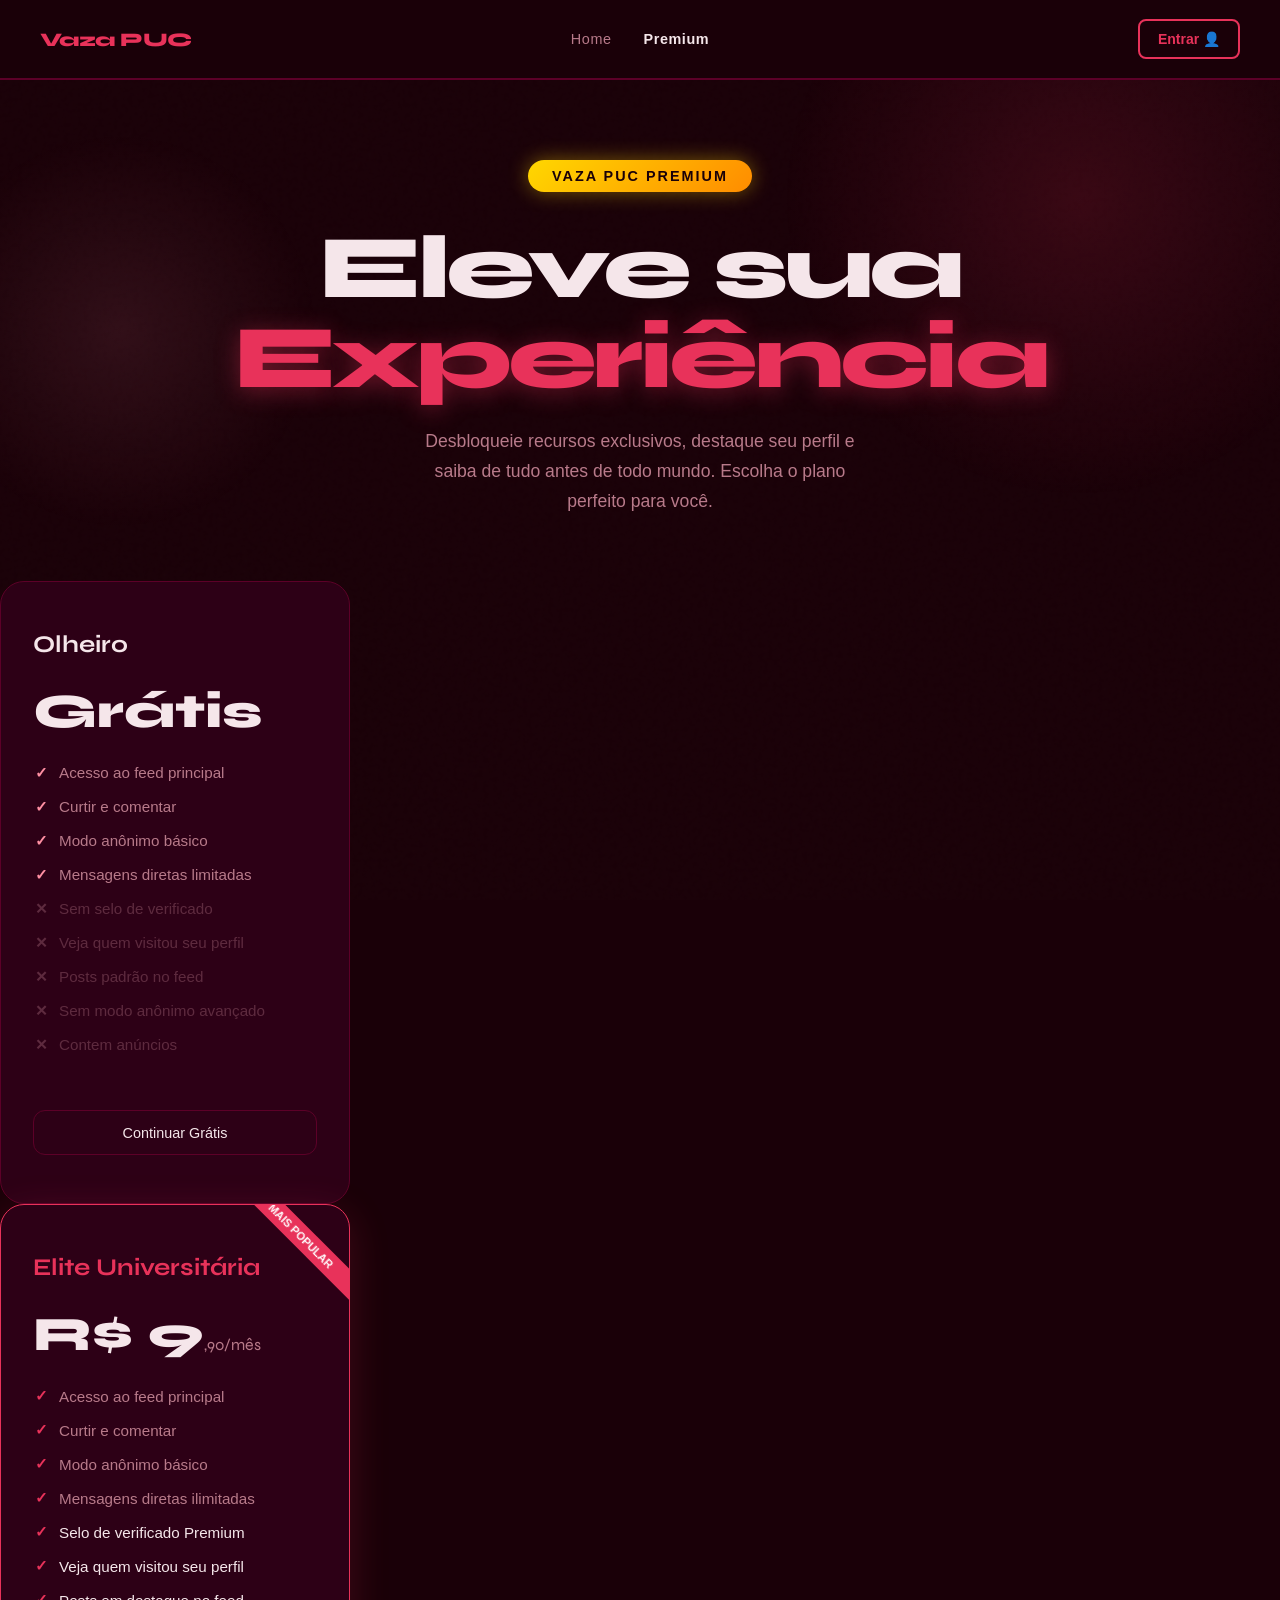
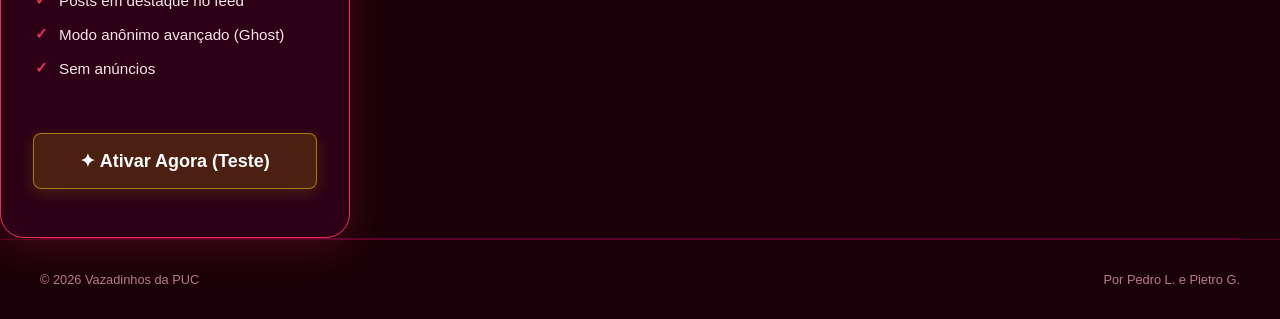
==== commit 7ed97991: "arrumando o sistema de solicitaçao de seguir/ testar em sala ver se era um bug do meu pc ou do codig" ====
--- a/premium.html
+++ b/premium.html
@@ -281,7 +281,7 @@
         <li style="color: var(--text);">Modo anônimo avançado (Ghost)</li>
         <li style="color: var(--text);">Sem anúncios</li>
       </ul>
-     <a href="#" class="btn-assinar-premium">Assinar agora</a>
+     <a href="PaginaPrincipal/vazadinhos.html" onclick="localStorage.setItem('vazaPuc_isPremium','true');localStorage.setItem('vazaPuc_premiumSince',new Date().toISOString());" class="btn-assinar-premium">✦ Ativar Agora (Teste)</a>
     </div>
   </section>
 
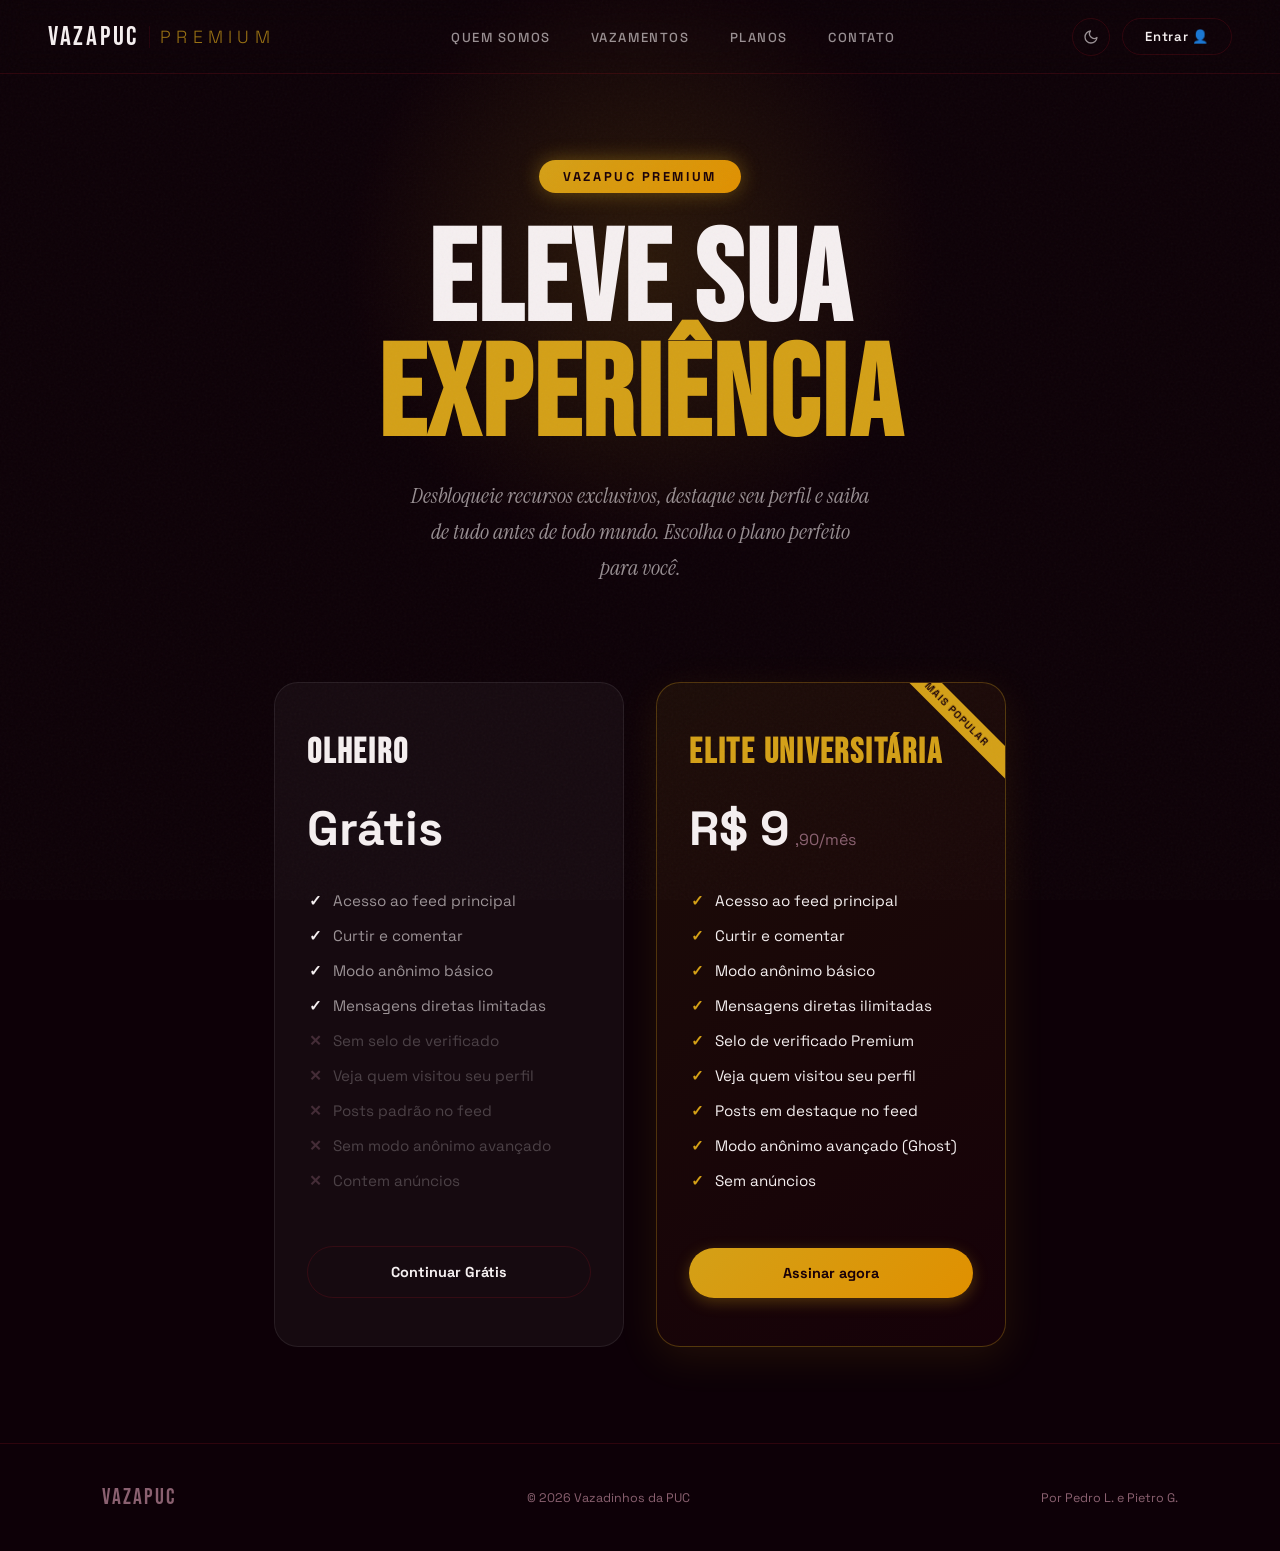
==== commit 2a3cfc98: "premium corrigido novamente ne pedro" ====
--- a/premium.html
+++ b/premium.html
@@ -3,255 +3,299 @@
 <head>
   <meta charset="UTF-8" />
   <meta name="viewport" content="width=device-width, initial-scale=1.0"/>
-  <title>Vazadinhos da PUC - Premium</title>
-  
+  <title>VazaPUC — Premium</title>
+
+  <script>
+    const tema = localStorage.getItem('vazaPucTheme');
+    if (tema && tema !== 'padrao') document.documentElement.setAttribute('data-theme', tema);
+    else document.documentElement.removeAttribute('data-theme');
+  </script>
+
   <link rel="preconnect" href="https://fonts.googleapis.com">
-  <link rel="preconnect" href="https://fonts.gstatic.com" crossorigin>
-  <link href="https://fonts.googleapis.com/css2?family=Inter:wght@400;600;800&family=Syne:wght@400;700;800&family=DM+Sans:ital,wght@0,300;0,400;1,300&display=swap" rel="stylesheet">
-  
-  <link rel="stylesheet" href="css/Pagina_Principal.css">
-  
+  <link href="https://fonts.googleapis.com/css2?family=Bebas+Neue&family=Space+Grotesk:wght@300;400;500;600;700&family=Instrument+Serif:ital@0;1&display=swap" rel="stylesheet">
+
   <style>
-    
-    /* ===== HERO PREMIUM ===== */
+    /* ===== TOKENS DO INDEX.HTML (GARANTE QUE O TEMA CONTINUE APLICADO) ===== */
+    :root, [data-theme="padrao"] {
+      --ink:    #0d0007;
+      --paper:  #f5eff0;
+      --text-muted: rgba(245,239,240,0.6);
+      --red:    #c0182a;
+      --red2:   #e8325a;
+      --gold:   #d4a017;
+      --muted:  #8a6070;
+      --border: rgba(192,24,42,0.18);
+      --card-bg: rgba(255,255,255,0.04);
+      --card-border: rgba(255,255,255,0.08);
+      --input-bg: rgba(255,255,255,0.04);
+      --radius: 16px;
+    }
+
+    [data-theme="azul"] { --ink: #070a16; --paper: #e8edf5; --text-muted: rgba(232,237,245,0.6); --red: #143e75; --red2: #1f5aa3; --muted: #5a7090; --border: rgba(31,90,163,0.25); --card-bg: rgba(255,255,255,0.04); --card-border: rgba(255,255,255,0.08); --input-bg: rgba(255,255,255,0.04); }
+    [data-theme="cinza"] { --ink: #0a0a0a; --paper: #ffffff; --text-muted: rgba(255,255,255,0.6); --red: #555555; --red2: #888888; --muted: #666666; --border: rgba(136,136,136,0.2); --card-bg: rgba(255,255,255,0.05); --card-border: rgba(255,255,255,0.1); --input-bg: rgba(255,255,255,0.05); }
+    [data-theme="amarelo"] { --ink: #121008; --paper: #f5f0e8; --text-muted: rgba(245,240,232,0.6); --red: #8b6508; --red2: #b8860b; --muted: #7a6a40; --border: rgba(184,134,11,0.25); --card-bg: rgba(255,255,255,0.04); --card-border: rgba(255,255,255,0.08); --input-bg: rgba(255,255,255,0.04); }
+    [data-theme="padrao-claro"] { --ink: #f4f6f8; --paper: #1a1a1a; --text-muted: rgba(26,26,26,0.65); --red: #7a1738; --red2: #a31f4b; --muted: #5c6c7c; --border: rgba(163,31,75,0.15); --card-bg: rgba(0,0,0,0.03); --card-border: rgba(0,0,0,0.1); --input-bg: rgba(0,0,0,0.03); }
+    [data-theme="azul-claro"] { --ink: #f0f4f8; --paper: #0f1c2b; --text-muted: rgba(15,28,43,0.65); --red: #143e75; --red2: #1f5aa3; --muted: #5a6e82; --border: rgba(31,90,163,0.15); --card-bg: rgba(0,0,0,0.03); --card-border: rgba(0,0,0,0.1); --input-bg: rgba(0,0,0,0.03); }
+    [data-theme="cinza-claro"] { --ink: #f5f5f5; --paper: #111111; --text-muted: rgba(17,17,17,0.65); --red: #333333; --red2: #555555; --muted: #666666; --border: rgba(85,85,85,0.15); --card-bg: rgba(0,0,0,0.03); --card-border: rgba(0,0,0,0.1); --input-bg: rgba(0,0,0,0.03); }
+    [data-theme="amarelo-claro"] { --ink: #fcfbf7; --paper: #1f1c0d; --text-muted: rgba(31,28,13,0.65); --red: #8b6508; --red2: #b8860b; --muted: #7a7051; --border: rgba(184,134,11,0.15); --card-bg: rgba(0,0,0,0.03); --card-border: rgba(0,0,0,0.1); --input-bg: rgba(0,0,0,0.03); }
+
+    /* ===== RESET E GRAIN ===== */
+    *, *::before, *::after { box-sizing: border-box; margin: 0; padding: 0; }
+    html { scroll-behavior: smooth; font-size: 16px; }
+
+    body {
+      font-family: 'Space Grotesk', sans-serif;
+      background: var(--ink);
+      color: var(--paper);
+      overflow-x: hidden;
+      transition: background 0.3s ease, color 0.3s ease;
+    }
+
+    body::after {
+      content: ''; position: fixed; inset: 0;
+      background-image: url("data:image/svg+xml,%3Csvg viewBox='0 0 512 512' xmlns='http://www.w3.org/2000/svg'%3E%3Cfilter id='n'%3E%3CfeTurbulence type='fractalNoise' baseFrequency='0.75' numOctaves='4' stitchTiles='stitch'/%3E%3C/filter%3E%3Crect width='100%25' height='100%25' filter='url(%23n)' opacity='0.06'/%3E%3C/svg%3E");
+      pointer-events: none; z-index: 9000; opacity: 0.55;
+    }
+
+    /* ===== NAV DO INDEX ===== */
+    nav {
+      position: fixed; top: 0; left: 0; right: 0; z-index: 500;
+      display: flex; align-items: center; justify-content: space-between;
+      padding: 1.1rem 3rem;
+      background: rgba(var(--ink), 0.85);
+      backdrop-filter: blur(14px);
+      border-bottom: 1px solid var(--border);
+      transition: background 0.3s ease;
+    }
+
+    .nav-logo {
+      font-family: 'Bebas Neue', sans-serif; font-size: 1.7rem; letter-spacing: 0.1em;
+      color: var(--paper); text-decoration: none; display: flex; align-items: center; gap: 10px;
+    }
+    .nav-logo span {
+      color: var(--gold); font-size: 1.1rem; letter-spacing: 0.3em;
+      font-family: 'Space Grotesk', sans-serif; font-weight: 300;
+      border-left: 1px solid var(--border); padding-left: 10px; opacity: 0.7;
+    }
+
+    .nav-links { display: flex; gap: 2.5rem; list-style: none; }
+    .nav-links a {
+      color: var(--text-muted); text-decoration: none; font-size: 0.82rem;
+      font-weight: 500; letter-spacing: 0.12em; text-transform: uppercase; transition: color 0.2s;
+    }
+    .nav-links a:hover, .nav-links a.active { color: var(--paper); }
+
+    .nav-actions { display: flex; align-items: center; gap: 12px; }
+
+    .btn-nav {
+      padding: 0.55rem 1.4rem; border-radius: 40px; font-size: 0.82rem; font-weight: 600;
+      text-decoration: none; letter-spacing: 0.05em; transition: all 0.2s;
+      border: 1.5px solid var(--border); color: var(--paper); background: transparent;
+    }
+    .btn-nav:hover { background: var(--red2); border-color: var(--red2); color: #fff; }
+
+    /* Theme Switcher Elements */
+    .theme-switcher-wrapper { position: relative; }
+    .theme-switcher-btn {
+      background: transparent; border: 1px solid var(--border); color: var(--text-muted);
+      width: 38px; height: 38px; border-radius: 50%; cursor: pointer;
+      display: flex; align-items: center; justify-content: center; transition: all 0.3s ease;
+    }
+    .theme-switcher-btn:hover { background: rgba(232,50,90,0.12); border-color: var(--red2); color: var(--red2); transform: rotate(20deg); }
+    .theme-slider-glass {
+      position: absolute; top: calc(100% + 14px); right: 0; display: flex; align-items: center; gap: 10px;
+      padding: 8px 12px; border-radius: 40px; background: rgba(20,0,10,0.85); backdrop-filter: blur(16px);
+      border: 1px solid rgba(255,255,255,0.12); box-shadow: 0 8px 32px rgba(0,0,0,0.5);
+      opacity: 0; visibility: hidden; transform: translateY(-10px) scale(0.95); transition: all 0.3s; z-index: 600;
+    }
+    .theme-slider-glass.active { opacity: 1; visibility: visible; transform: translateY(0) scale(1); }
+    .theme-opt-nav {
+      width: 26px; height: 26px; border-radius: 50%; cursor: pointer; border: 2px solid transparent !important;
+      transition: transform 0.2s, box-shadow 0.2s; flex-shrink: 0;
+    }
+    .theme-opt-nav:hover { transform: scale(1.2); }
+    .theme-opt-nav.ativo { box-shadow: 0 0 0 2px white; }
+    .theme-nav-sep { width: 1px; height: 20px; background: rgba(255,255,255,0.15); flex-shrink: 0; }
+
+    /* ===== ANIMAÇÕES ===== */
+    @keyframes fadeUp {
+      from { opacity: 0; transform: translateY(24px); }
+      to   { opacity: 1; transform: translateY(0); }
+    }
+
+    /* ===== HERO PREMIUM ADAPTADO PARA O TEMA ===== */
     .premium-hero {
-      display: flex;
-      flex-direction: column;
-      align-items: center;
-      justify-content: center;
-      text-align: center;
-      padding: 10rem 1rem 4rem 1rem;
-      position: relative;
-    }
-    
+      display: flex; flex-direction: column; align-items: center; justify-content: center;
+      text-align: center; padding: 10rem 1rem 4rem 1rem; position: relative;
+    }
+
+    .premium-hero::before {
+      content: ''; position: absolute; width: 600px; height: 600px; border-radius: 50%;
+      background: radial-gradient(circle, rgba(212,160,23,0.15) 0%, transparent 70%);
+      top: 40%; left: 50%; transform: translate(-50%, -50%); pointer-events: none;
+    }
+
     .premium-badge {
-      display: inline-block;
-      background: linear-gradient(135deg, #ffd700, #ff8c00);
-      color: #1a0008;
-      font-weight: 800;
-      padding: 0.5rem 1.5rem;
-      border-radius: 50px;
-      font-size: 0.9rem;
-      text-transform: uppercase;
-      letter-spacing: 2px;
-      margin-bottom: 2rem;
-      box-shadow: 0 0 20px rgba(255, 215, 0, 0.4);
-      opacity: 0;
-      animation: fadeUp 0.7s ease forwards 0.2s;
+      display: inline-block; background: linear-gradient(135deg, var(--gold), #e09000);
+      color: #1a0008; font-weight: 800; padding: 0.5rem 1.5rem; border-radius: 40px;
+      font-size: 0.8rem; text-transform: uppercase; letter-spacing: 0.2em;
+      margin-bottom: 2rem; box-shadow: 0 0 20px rgba(212,160,23,0.4);
+      opacity: 0; animation: fadeUp 0.7s ease forwards 0.2s;
     }
 
     .premium-hero h1 {
-      opacity: 0;
-      animation: fadeUp 0.7s ease forwards 0.4s;
-    }
+      font-family: 'Bebas Neue', sans-serif; font-size: clamp(4rem, 10vw, 8rem);
+      line-height: 0.9; opacity: 0; animation: fadeUp 0.7s ease forwards 0.4s;
+      letter-spacing: 0.02em;
+    }
+    .premium-hero h1 em { font-style: normal; color: var(--gold); }
 
     .premium-hero .hero-sub {
-      margin: 1.5rem auto 0;
-      opacity: 0;
-      animation: fadeUp 0.7s ease forwards 0.6s;
-    }
-
-    /* ===== CARTÕES DE PLANOS ===== */
+      font-family: 'Instrument Serif', serif; font-style: italic;
+      font-size: clamp(1rem, 2.2vw, 1.35rem); color: var(--text-muted);
+      max-width: 46ch; margin: 1.5rem auto 0; line-height: 1.65;
+      opacity: 0; animation: fadeUp 0.7s ease forwards 0.6s;
+    }
+
+    /* ===== CARTÕES DE PLANOS ADAPTADOS ===== */
     .plans-container {
-      display: flex;
-      justify-content: center;
-      align-items: stretch; /* Faz os cartões terem a mesma altura */
-      gap: 2rem;
-      padding: 2rem 2.5rem 6rem;
-      flex-wrap: wrap;
-      position: relative;
-      z-index: 1;
-      opacity: 0;
-      animation: fadeUp 0.7s ease forwards 0.8s;
-    }
+      display: flex; justify-content: center; align-items: stretch; gap: 2rem;
+      padding: 2rem 2.5rem 6rem; flex-wrap: wrap; position: relative; z-index: 1;
+      opacity: 0; animation: fadeUp 0.7s ease forwards 0.8s;
+    }
+
     .plan-card {
-      background: var(--surface);
-      border: 1px solid var(--border);
-      border-radius: 24px;
-      padding: 3rem 2rem;
-      width: 100%;
-      max-width: 350px;
-      text-align: left;
-      transition: transform 0.3s, box-shadow 0.3s;
-      position: relative;
-      overflow: hidden;
-      display: flex;
-      flex-direction: column; /* Permite empurrar o botão pro fundo */
-    }
-
-    .plan-card:hover {
-      transform: translateY(-10px);
-    }
+      background: var(--card-bg); border: 1px solid var(--card-border);
+      border-radius: 24px; padding: 3rem 2rem; width: 100%; max-width: 350px;
+      text-align: left; transition: transform 0.3s, box-shadow 0.3s, border-color 0.3s;
+      position: relative; overflow: hidden; display: flex; flex-direction: column;
+      backdrop-filter: blur(8px);
+    }
+    .plan-card:hover { transform: translateY(-10px); border-color: var(--border); }
 
     .plan-card.pro {
-      border-color: var(--accent);
-      box-shadow: 0 10px 40px rgba(232, 50, 90, 0.2);
+      background: linear-gradient(145deg, rgba(212,160,23,0.08), rgba(192,24,42,0.05));
+      border-color: rgba(212,160,23,0.3); box-shadow: 0 10px 40px rgba(212,160,23,0.1);
     }
     .plan-card.pro:hover { border-color: var(--gold); box-shadow: 0 15px 50px rgba(212,160,23,0.2); }
 
     .plan-card.pro::before {
-      content: 'MAIS POPULAR';
-      position: absolute;
-      top: 20px;
-      right: -35px;
-      background: var(--accent);
-      color: white;
-      font-size: 0.7rem;
-      font-weight: 800;
-      padding: 5px 40px;
-      transform: rotate(45deg);
-    }
+      content: 'MAIS POPULAR'; position: absolute; top: 20px; right: -35px;
+      background: var(--gold); color: #1a0008; font-size: 0.65rem; font-weight: 800;
+      padding: 5px 40px; transform: rotate(45deg); letter-spacing: 0.1em;
+    }
+
+    .plan-card h3 {
+      font-family: 'Bebas Neue', sans-serif; font-size: 2.2rem;
+      color: var(--paper); letter-spacing: 0.05em; margin-bottom: 0.5rem;
+    }
+    .plan-card.pro h3 { color: var(--gold); }
 
     .plan-price {
-      font-family: 'Syne', sans-serif;
-      font-size: 3rem;
-      font-weight: 800;
-      margin: 1.5rem 0;
-      color: var(--text);
-    }
-
-    .plan-price span {
-      font-size: 1rem;
-      color: var(--muted);
-      font-weight: 400;
-    }
-
-    /* ===== LISTA DE VANTAGENS ===== */
-    .plan-features {
-      list-style: none;
-      margin-bottom: 2.5rem;
-      flex-grow: 1; /* Preenche o espaço vazio empurrando o botão para baixo */
-    }
-
+      font-family: 'Space Grotesk', sans-serif; font-size: 3rem; font-weight: 700;
+      margin: 1rem 0 2rem; color: var(--paper); display: flex; align-items: baseline; gap: 5px;
+    }
+    .plan-price span { font-size: 1rem; color: var(--muted); font-weight: 400; }
+
+    .plan-features { list-style: none; margin-bottom: 2.5rem; flex-grow: 1; }
     .plan-features li {
-      margin-bottom: 1rem;
-      color: var(--muted);
-      display: flex;
-      align-items: center;
-      gap: 10px;
-      font-size: 0.95rem;
-    }
-
-    .plan-features li::before {
-      content: '✓';
-      color: var(--accent2);
-      font-weight: bold;
-      width: 16px;
-      text-align: center;
-    }
-    
-    .plan-features.pro-features li::before {
-      color: var(--accent);
-    }
-
-    /* Itens desabilitados no plano grátis */
-    .plan-features li.disabled-feature {
-      opacity: 0.35;
-    }
-
-    .plan-features li.disabled-feature::before {
-      content: '✕';
-      color: var(--muted);
-    }
-
+      margin-bottom: 1rem; color: var(--text-muted); display: flex; align-items: center; gap: 10px; font-size: 0.95rem;
+    }
+    .plan-features li::before { content: '✓'; color: var(--paper); font-weight: bold; width: 16px; text-align: center; }
+    .plan-features.pro-features li::before { color: var(--gold); }
+
+    .plan-features li.disabled-feature { opacity: 0.4; }
+    .plan-features li.disabled-feature::before { content: '✕'; color: var(--muted); }
+    .plan-features.pro-features li { color: var(--paper); }
+
+    /* Botões dos cards */
     .btn-plan {
-      width: 100%;
-      text-align: center;
-      justify-content: center;
-      margin-top: auto; /* Trava o botão perfeitamente na base do cartão */
-    }
-  </style>
-  <!-- ESTILO DO BOTÃO PREMIUM -->
-  <!-- ESTILO DO BOTÃO PREMIUM CORRIGIDO -->
-  <style>
+      width: 100%; text-align: center; display: inline-flex; justify-content: center;
+      padding: 1rem; border-radius: 40px; font-size: 0.9rem; font-weight: 700;
+      text-decoration: none; transition: all 0.25s; cursor: pointer; border: none; margin-top: auto;
+    }
+    .btn-ghost-plan { background: transparent; border: 1.5px solid var(--border); color: var(--paper); }
+    .btn-ghost-plan:hover { background: var(--card-bg); border-color: var(--paper); }
+
     .btn-assinar-premium {
-      position: relative;
-      display: inline-block;
-      overflow: hidden;
-      padding: 16px 40px;
-      font-family: inherit;
-      font-size: 18px;
-      font-weight: 700;
-      color: #ffffff;
-      text-decoration: none;
-      text-align: center;
-      border-radius: 8px;
-      background: rgba(255, 215, 0, 0.15); 
-      backdrop-filter: blur(12px);
-      -webkit-backdrop-filter: blur(12px);
-      
-      /* CORREÇÃO: Borda fina e uniforme para manter tudo centralizado */
-      border: 1px solid rgba(255, 215, 0, 0.5); 
-      box-shadow: 0 4px 15px rgba(255, 215, 0, 0.15); /* Sombra amarela em volta */
-      
-      transition: all 0.3s ease;
-      cursor: pointer;
-    }
-
+      position: relative; display: inline-flex; justify-content: center; overflow: hidden;
+      padding: 1rem; font-family: inherit; font-size: 0.9rem; font-weight: 700;
+      color: #1a0008; text-decoration: none; text-align: center; border-radius: 40px;
+      background: linear-gradient(135deg, var(--gold), #e09000);
+      box-shadow: 0 4px 15px rgba(212,160,23,0.3); transition: all 0.3s ease; cursor: pointer; border: none;
+    }
     .btn-assinar-premium::before {
-      content: "";
-      position: absolute;
-      top: 0;
-      left: -150%;
-      width: 50%;
-      height: 100%;
-      background: linear-gradient(
-        to right,
-        rgba(255, 255, 255, 0) 0%,
-        rgba(255, 255, 255, 0.6) 50%,
-        rgba(255, 255, 255, 0) 100%
-      );
-      transform: skewX(-25deg);
-      transition: left 0.6s ease;
-    }
-
+      content: ""; position: absolute; top: 0; left: -150%; width: 50%; height: 100%;
+      background: linear-gradient(to right, rgba(255,255,255,0) 0%, rgba(255,255,255,0.4) 50%, rgba(255,255,255,0) 100%);
+      transform: skewX(-25deg); transition: left 0.6s ease;
+    }
     .btn-assinar-premium:hover {
-      transform: translateY(-3px);
-      background: rgba(255, 215, 0, 0.25);
-      box-shadow: 0 8px 25px rgba(255, 215, 0, 0.3);
-      border: 1px solid rgba(255, 215, 0, 0.8); /* Borda brilha mais no hover */
-      color: #ffffff;
-    }
-
-    .btn-assinar-premium:hover::before {
-      left: 150%;
+      transform: translateY(-3px); box-shadow: 0 8px 25px rgba(212,160,23,0.5); color: #1a0008;
+    }
+    .btn-assinar-premium:hover::before { left: 150%; }
+
+    /* ===== FOOTER DO INDEX ===== */
+    footer {
+      border-top: 1px solid var(--border); padding: 2.5rem 8%;
+      display: flex; align-items: center; justify-content: space-between;
+    }
+    .footer-logo { font-family: 'Bebas Neue', sans-serif; font-size: 1.4rem; letter-spacing: 0.1em; color: var(--muted); }
+    .footer-copy { font-size: 0.78rem; color: var(--muted); }
+    .footer-by { font-size: 0.78rem; color: var(--muted); }
+
+    /* RESPONSIVO */
+    @media (max-width: 900px) {
+      nav { padding: 1rem 1.5rem; }
+      .nav-links { display: none; }
+      footer { flex-direction: column; gap: 1rem; text-align: center; }
     }
   </style>
 </head>
 <body>
 
-<div class="bg-orbs">
-  <div class="orb orb1"></div>
-  <div class="orb orb2"></div>
-  <div class="orb orb3"></div>
-</div>
-
   <nav>
-    <a class="logo" href="index.html">Vaza PUC</a>
+    <a class="nav-logo" href="index.html">
+      VazaPUC
+      <span>PREMIUM</span>
+    </a>
     <ul class="nav-links">
-      <li><a href="index.html">Home</a></li>
-      <li><a href="premium.html" style="color: var(--text); font-weight: 600;">Premium</a></li>
+      <li><a href="index.html#sobre">Quem somos</a></li>
+      <li><a href="index.html#feed">Vazamentos</a></li>
+      <li><a href="index.html#planos">Planos</a></li>
+      <li><a href="index.html#contato">Contato</a></li>
     </ul>
-    <div class="ms-lg-3">
-      <a class="btn custom-btn custom-border-btn" href="inicial/cadastro.html">
-        Entrar 👤
-      </a>
+    <div class="nav-actions">
+      <div class="theme-switcher-wrapper">
+        <button class="theme-switcher-btn" id="themeSwitcherBtn" title="Alterar Tema">
+          <svg width="16" height="16" viewBox="0 0 24 24" fill="none" stroke="currentColor" stroke-width="2" stroke-linecap="round" stroke-linejoin="round"><path d="M21 12.79A9 9 0 1 1 11.21 3 7 7 0 0 0 21 12.79z"></path></svg>
+        </button>
+        <div class="theme-slider-glass" id="themeSwitcherDropdown">
+          <div class="theme-opt-nav" data-theme="padrao"        style="background:#a31f4b" title="Vinho Escuro"></div>
+          <div class="theme-opt-nav" data-theme="azul"          style="background:#1f5aa3" title="Azul Escuro"></div>
+          <div class="theme-opt-nav" data-theme="cinza"         style="background:#888888" title="Cinza Escuro"></div>
+          <div class="theme-opt-nav" data-theme="amarelo"       style="background:#b8860b" title="Amarelo Escuro"></div>
+          <div class="theme-nav-sep"></div>
+          <div class="theme-opt-nav" data-theme="padrao-claro"  style="background:linear-gradient(135deg,#a31f4b 50%,#f4f6f8 50%)" title="Vinho Claro"></div>
+          <div class="theme-opt-nav" data-theme="azul-claro"    style="background:linear-gradient(135deg,#1f5aa3 50%,#f0f4f8 50%)" title="Azul Claro"></div>
+          <div class="theme-opt-nav" data-theme="cinza-claro"   style="background:linear-gradient(135deg,#555 50%,#f5f5f5 50%)"   title="Cinza Claro"></div>
+          <div class="theme-opt-nav" data-theme="amarelo-claro" style="background:linear-gradient(135deg,#b8860b 50%,#fcfbf7 50%)" title="Amarelo Claro"></div>
+        </div>
+      </div>
+      <a class="btn-nav" href="inicial/cadastro.html">Entrar 👤</a>
     </div>
   </nav>
 
   <section class="premium-hero">
-    <div class="hero-glow"></div>
-    <div class="hero-glow2"></div>
-    <div class="premium-badge">Vaza PUC Premium</div>
-    <h1>Eleve sua <em>Experiência</em></h1>
+    <div class="premium-badge">VazaPUC Premium</div>
+    <h1>Eleve sua<br><em>Experiência</em></h1>
     <p class="hero-sub">
       Desbloqueie recursos exclusivos, destaque seu perfil e saiba de tudo antes de todo mundo. Escolha o plano perfeito para você.
     </p>
   </section>
 
-  <div class="card-wrap">
+  <section class="plans-container">
     <div class="plan-card">
-      <h3 style="font-family: 'Syne', sans-serif; font-size: 1.5rem; color: var(--text);">Olheiro</h3>
+      <h3>Olheiro</h3>
       <div class="plan-price">Grátis</div>
       <ul class="plan-features">
         <li>Acesso ao feed principal</li>
@@ -264,33 +308,64 @@
         <li class="disabled-feature">Sem modo anônimo avançado</li>
         <li class="disabled-feature">Contem anúncios</li>
       </ul>
-      <a href="inicial/cadastro.html" class="btn btn-ghost btn-plan">Continuar Grátis</a>
+      <a href="inicial/cadastro.html" class="btn-plan btn-ghost-plan">Continuar Grátis</a>
     </div>
 
     <div class="plan-card pro">
-      <h3 style="font-family: 'Syne', sans-serif; font-size: 1.5rem; color: var(--accent);">Elite Universitária</h3>
+      <h3>Elite Universitária</h3>
       <div class="plan-price">R$ 9<span>,90/mês</span></div>
       <ul class="plan-features pro-features">
         <li>Acesso ao feed principal</li>
         <li>Curtir e comentar</li>
         <li>Modo anônimo básico</li>
         <li>Mensagens diretas ilimitadas</li>
-        <li style="color: var(--text);">Selo de verificado Premium</li>
-        <li style="color: var(--text);">Veja quem visitou seu perfil</li>
-        <li style="color: var(--text);">Posts em destaque no feed</li>
-        <li style="color: var(--text);">Modo anônimo avançado (Ghost)</li>
-        <li style="color: var(--text);">Sem anúncios</li>
+        <li>Selo de verificado Premium</li>
+        <li>Veja quem visitou seu perfil</li>
+        <li>Posts em destaque no feed</li>
+        <li>Modo anônimo avançado (Ghost)</li>
+        <li>Sem anúncios</li>
       </ul>
-     <a href="PaginaPrincipal/vazadinhos.html" onclick="localStorage.setItem('vazaPuc_isPremium','true');localStorage.setItem('vazaPuc_premiumSince',new Date().toISOString());" class="btn-assinar-premium">✦ Ativar Agora (Teste)</a>
+     <a href="#" class="btn-plan btn-assinar-premium">Assinar agora</a>
     </div>
   </section>
 
-  <div class="divider"></div>
-
   <footer>
-    <span>© 2026 Vazadinhos da PUC</span>
-    <span>Por Pedro L. e Pietro G.</span>
+    <div class="footer-logo">VAZAPUC</div>
+    <div class="footer-copy">© 2026 Vazadinhos da PUC</div>
+    <div class="footer-by">Por Pedro L. e Pietro G.</div>
   </footer>
+
+  <script>
+    const themeBtn      = document.getElementById('themeSwitcherBtn');
+    const themeDropdown = document.getElementById('themeSwitcherDropdown');
+    const themeOpts     = document.querySelectorAll('.theme-opt-nav');
+
+    themeBtn?.addEventListener('click', e => {
+      e.stopPropagation();
+      themeDropdown.classList.toggle('active');
+    });
+    document.addEventListener('click', e => {
+      if (!themeDropdown?.contains(e.target) && e.target !== themeBtn) {
+        themeDropdown?.classList.remove('active');
+      }
+    });
+
+    themeOpts.forEach(opt => {
+      opt.addEventListener('click', () => {
+        const theme = opt.dataset.theme;
+        if (theme === 'padrao') document.documentElement.removeAttribute('data-theme');
+        else document.documentElement.setAttribute('data-theme', theme);
+        localStorage.setItem('vazaPucTheme', theme);
+        themeOpts.forEach(o => o.classList.remove('ativo'));
+        opt.classList.add('ativo');
+        setTimeout(() => themeDropdown.classList.remove('active'), 600);
+      });
+    });
+
+    /* Marca o tema ativo visualmente ao carregar a página */
+    const temaAtual = localStorage.getItem('vazaPucTheme') || 'padrao';
+    document.querySelector(`.theme-opt-nav[data-theme="${temaAtual}"]`)?.classList.add('ativo');
+  </script>
 
 </body>
 </html>
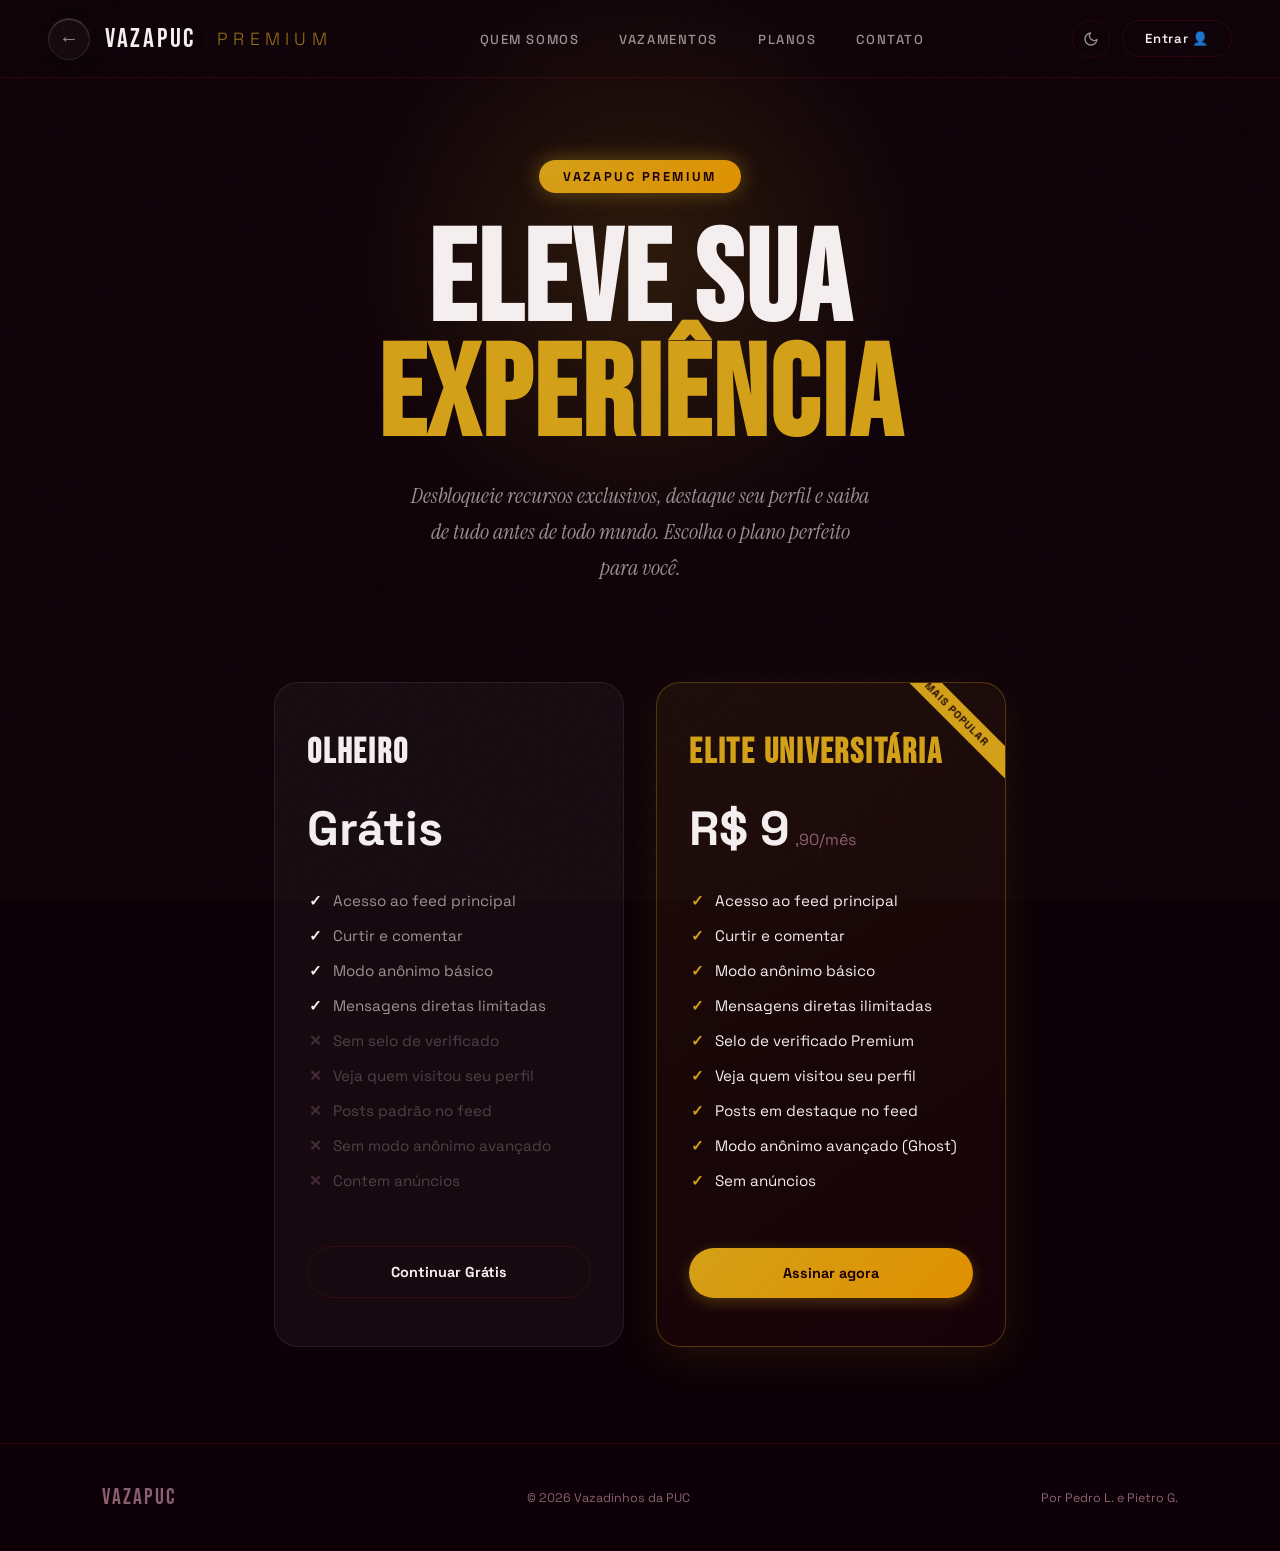
==== commit d890e685: "Botão premium direcionado a pagina correta V1" ====
--- a/premium.html
+++ b/premium.html
@@ -249,15 +249,111 @@
       .nav-links { display: none; }
       footer { flex-direction: column; gap: 1rem; text-align: center; }
     }
+    /* ===== BOTÃO VOLTAR E LOGO (CABEÇALHO PREMIUM) ===== */
+/* ===== BOTÃO VOLTAR E LOGO (CABEÇALHO PREMIUM) ===== */
+    .nav-left-group {
+      display: flex;
+      align-items: center;
+      gap: 15px; /* Espaço entre o botão e o logo */
+    }
+
+    /* Efeito de Vidro Líquido (Premium Glassmorphism) */
+    .btn-voltar-animado {
+      position: relative;
+      display: inline-flex;
+      align-items: center;
+      justify-content: center;
+      width: 42px;
+      height: 42px;
+      border-radius: 50%;
+      cursor: pointer;
+      overflow: hidden;
+      
+      /* Camadas do Vidro (Fundo translúcido + Desfoque) */
+      background: rgba(255, 255, 255, 0.03);
+      backdrop-filter: blur(12px);
+      -webkit-backdrop-filter: blur(12px);
+      
+      /* Borda semi-transparente para simular o corte do vidro */
+      border: 1px solid rgba(255, 255, 255, 0.1);
+      
+      /* Sombras 3D: Reflexo de luz em cima, sombra embaixo, e sombra projetada */
+      box-shadow: 
+        0 4px 15px rgba(0, 0, 0, 0.2), 
+        inset 0 1px 1px rgba(255, 255, 255, 0.2),
+        inset 0 -1px 1px rgba(0, 0, 0, 0.1);
+      
+      color: var(--text-muted);
+      transition: all 0.4s cubic-bezier(0.25, 0.8, 0.25, 1);
+    }
+
+    /* Correção do alinhamento da Seta (Centro ótico perfeito) */
+    .btn-voltar-animado .seta-voltar {
+      font-size: 20px;
+      line-height: 0; /* Anula o espaçamento nativo da fonte */
+      margin-bottom: 2px; /* Levanta a seta microscopicamente para o centro */
+      transition: transform 0.4s ease, color 0.4s ease;
+      position: relative;
+      z-index: 2;
+    }
+
+    /* Efeito Hover Luxuoso (Acende o vidro com Ouro) */
+    .btn-voltar-animado:hover {
+      background: rgba(255, 255, 255, 0.08);
+      border-color: var(--gold); /* Puxa o dourado premium */
+      color: var(--gold);
+      transform: translateX(-4px); /* Desliza suavemente */
+      
+      /* A sombra projetada ganha o tom dourado */
+      box-shadow: 
+        0 8px 25px rgba(212, 160, 23, 0.25), 
+        inset 0 1px 1px rgba(255, 255, 255, 0.25),
+        inset 0 0 15px rgba(212, 160, 23, 0.15); /* Brilho interno do vidro */
+    }
+
+    /* A Seta desliza e ganha brilho (Neon dourado) */
+    .btn-voltar-animado:hover .seta-voltar {
+      transform: translateX(-3px);
+      color: var(--gold);
+      text-shadow: 0 0 10px rgba(212, 160, 23, 0.6);
+    }
+
+    /* ===== AJUSTES PARA TEMAS CLAROS ===== */
+    /* Garante que o vidro funcione perfeitamente sobre fundo branco */
+    [data-theme$="-claro"] .btn-voltar-animado {
+      background: rgba(0, 0, 0, 0.02);
+      border-color: rgba(0, 0, 0, 0.08);
+      box-shadow: 
+        0 4px 15px rgba(0, 0, 0, 0.05),
+        inset 0 1px 1px rgba(255, 255, 255, 0.6);
+      color: var(--muted);
+    }
+    
+    [data-theme$="-claro"] .btn-voltar-animado:hover {
+      background: rgba(212, 160, 23, 0.1);
+      border-color: var(--gold);
+      color: #b8860b;
+      box-shadow: 0 8px 20px rgba(212, 160, 23, 0.15);
+    }
+    
+    [data-theme$="-claro"] .btn-voltar-animado:hover .seta-voltar {
+      color: #b8860b;
+      text-shadow: none; /* Remove brilho que não funciona no claro */
+    }
   </style>
 </head>
 <body>
 
-  <nav>
+<nav>
+  <div class="nav-left-group">
+    <button class="btn-voltar-animado" onclick="history.back()" title="Voltar">
+      <span class="seta-voltar">←</span>
+    </button>
     <a class="nav-logo" href="index.html">
       VazaPUC
       <span>PREMIUM</span>
     </a>
+  </div>
     <ul class="nav-links">
       <li><a href="index.html#sobre">Quem somos</a></li>
       <li><a href="index.html#feed">Vazamentos</a></li>
